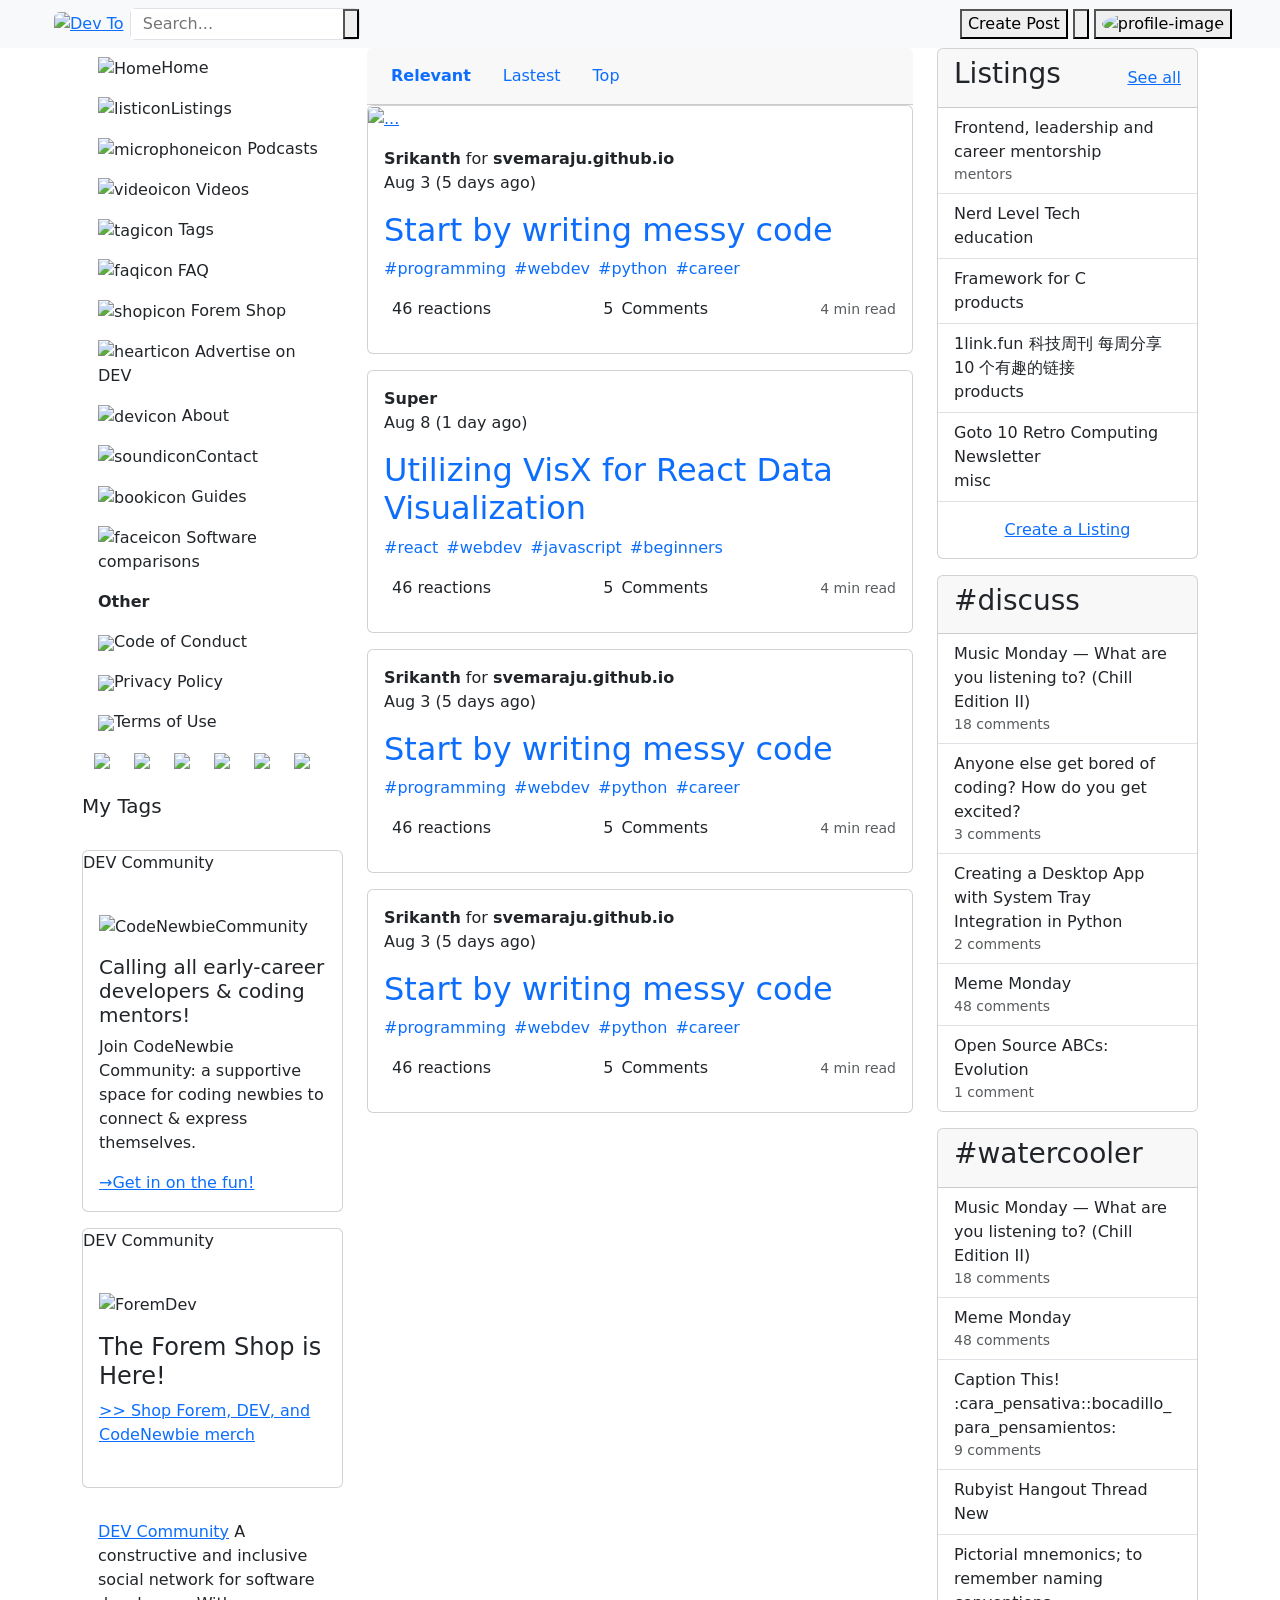
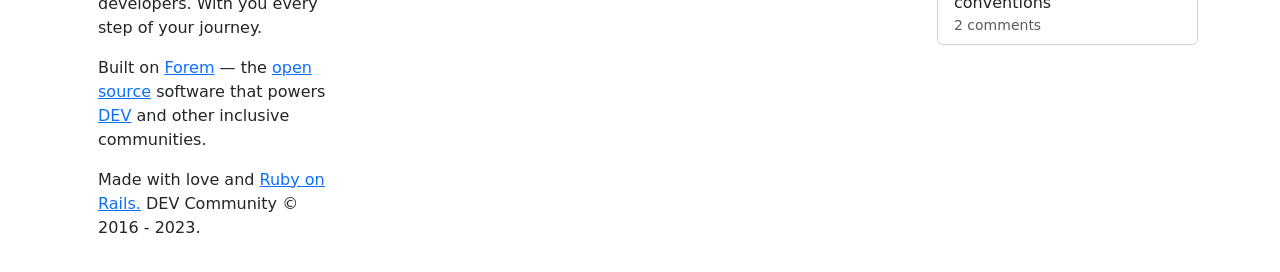
==== index.html @ c373dc7e "Add files via upload" ====
<!DOCTYPE html>
<html lang="en">

<head>
  <meta charset="UTF-8">
  <meta name="viewport" content="width=device-width, initial-scale=1.0">
  <title>DEV Community</title>
  <link rel="shortcut icon" href="./Images/icon_dev.png">
  <link rel="stylesheet" href="./Styles/styles.css">
  <link rel="stylesheet" href="./Styles/asidemenu.css">
  <link rel="stylesheet" href="./Styles/listings.css">
  <link rel="stylesheet" href="./sidebar.css">
  <link rel="stylesheet" href="./Styles/main-cards.css">
  <link rel="stylesheet" href="./Styles/socialmedia.css"> 
  <link rel="stylesheet" href="./Styles/nav-style.css">

  <!-- Fonts -->
  <link rel="preconnect" href="https://fonts.googleapis.com">
  <link rel="preconnect" href="https://fonts.gstatic.com" crossorigin>
  <link
    href="https://fonts.googleapis.com/css2?family=Montserrat:wght@500;600;700&family=Roboto+Mono:wght@600&family=Roboto:wght@400;500;700&display=swap"
    rel="stylesheet">
  <!-- Bootstrap -->
  <link href="https://cdn.jsdelivr.net/npm/bootstrap@5.3.1/dist/css/bootstrap.min.css" rel="stylesheet"
    integrity="sha384-4bw+/aepP/YC94hEpVNVgiZdgIC5+VKNBQNGCHeKRQN+PtmoHDEXuppvnDJzQIu9" crossorigin="anonymous">
  <link rel="stylesheet" href="Styles/styles.css">
</head>

<body>
  <header>
    <nav class="navbar fixed-top container-fluid bg-body-tertiary d-flex flex-column">
      <!-- ------------LEFT NAV PART ------------ -->
      <div class="container-fluid d-flex px-5">
  
        <section class="left-navbar__section d-flex justify-content-start">
          <img class="btn burguer__aside__off d-md-none" type="button" data-bs-toggle="offcanvas"
        data-bs-target="#offcanvasScrolling" aria-controls="offcanvasScrolling" src="./Images/svg0.svg" alt="Menú">

          <button class="home-logo__button border-0 bg-transparent">
            <a href="index.html"><img
              class="rounded"
              src="./Images/icon_dev.png"
              alt="Dev To"
              height="38px"
              width="45px"
            /></a>
          </button>

          <div
            class="navbar-search__container bg-white border border-secondary-emphasis rounded d-none d-sm-none d-md-inline d-lg-inline d-xl-inline d-xxl-inline"
          >
            <form class="d-flex" role="search">
              <input
                type="text"
                class="search-form-control me-2 border-0"
                placeholder="  Search..."
                aria-label="Search"
                aria-label="btnGroup"
              />
              <button
                class="search-icon__button action-nav-icon__button"
                type="submit"
              >
                <svg
                  xmlns="http://www.w3.org/2000/svg"
                  viewBox="0 0 24 24"
                  role="img"
                  aria-labelledby="a5ckntzcr0le9czo6j8bpf7av1sfpy5c"
                  class="search-icon"
                >
                  <title id="a5ckntzcr0le9czo6j8bpf7av1sfpy5c">Search</title>
                  <path
                    d="M18.031 16.617l4.283 4.282-1.415 1.415-4.282-4.283A8.96 8.96 0 0111 20c-4.968 0-9-4.032-9-9s4.032-9 9-9 9 4.032 9 9a8.96 8.96 0 01-1.969 5.617zm-2.006-.742A6.977 6.977 0 0018 11c0-3.868-3.133-7-7-7-3.868 0-7 3.132-7 7 0 3.867 3.132 7 7 7a6.977 6.977 0 004.875-1.975l.15-.15z"
                  ></path>
                </svg>
              </button>
            </form>
          </div>
        </section>

        <!-- ------------RIGHT NAV PART ------------ -->

        <section
          class="right-navbar__section flex-d flex-column justify-content-start"
        >
          <button
            class="search-icon-right__button action-nav-icon__button border-0 d-sm-inline d-md-none d-lg-none d-xl-none d-xxl-none"
            type="submit"
          >
            <svg
              xmlns="http://www.w3.org/2000/svg"
              viewBox="0 0 24 24"
              role="img"
              aria-labelledby="a5ckntzcr0le9czo6j8bpf7av1sfpy5c"
              class="search-icon"
            >
              <!--action-notification__icon-->
              <title id="a5ckntzcr0le9czo6j8bpf7av1sfpy5c">Search</title>
              <path
                d="M18.031 16.617l4.283 4.282-1.415 1.415-4.282-4.283A8.96 8.96 0 0111 20c-4.968 0-9-4.032-9-9s4.032-9 9-9 9 4.032 9 9a8.96 8.96 0 01-1.969 5.617zm-2.006-.742A6.977 6.977 0 0018 11c0-3.868-3.133-7-7-7-3.868 0-7 3.132-7 7 0 3.867 3.132 7 7 7a6.977 6.977 0 004.875-1.975l.15-.15z"
              ></path>
            </svg>
          </button>
          <button
            type="button"
            class="create-post__button action-create-post__button btn-outline-primary d-none d-sm-none d-md-inline d-lg-inline d-xl-inline d-xxl-inline"
          >
            Create Post
          </button>
          <button
            class="notification-icon__button action-nav-icon__button"
            type="submit"
          >
            <svg
              xmlns="http://www.w3.org/2000/svg"
              viewBox="0 0 24 24"
              role="img"
              aria-labelledby="ailt444i8ov0hrk8hwcfn8t1zbztk86r"
              class="notification-icon"
            >
              <title id="ailt444i8ov0hrk8hwcfn8t1zbztk86r">
                Notifications
              </title>
              <path
                d="M20 17h2v2H2v-2h2v-7a8 8 0 1116 0v7zm-2 0v-7a6 6 0 10-12 0v7h12zm-9 4h6v2H9v-2z"
              ></path>
            </svg>
          </button>
          <button class="profile-image__button" type="submit">
            <img
              src="./Images/profile-image.jpg"
              alt="profile-image"
              class="profile-picture__image action-profile-picture__image rounded-circle"
              width="35px"
              height="35px"
            />
          </button>
        </section>
      </div>
    </nav>
  </header>

  <div class="container">
    <div class="row">
      <aside class="principal__container d-none col-3 d-md-block mt-5">
        <div class="reaction-principal__container d-md-block d-none">
          <ul class="reaction-section justify-content-start flex-grow-1 p-0">
            <div class="list-group">
              <a href="index.html" class="item-grey list-group-item list-group-item-action border-0"><img class="icons__list__burgueroff"
                  src="./Images/icons/casa.svg" alt="Home">Home</a>
              <a href="#" class="item-grey list-group-item list-group-item-action border-0"><img class="icons__list__burgueroff"
                  src="./Images/icons/documento.svg" alt="listicon">Listings</a>
              <a href="#" class="item-grey list-group-item list-group-item-action border-0"><img class="icons__list__burgueroff"
                  src="./Images/icons/micro╠üfono.svg" alt="microphoneicon"> Podcasts</a>
              <a href="#" class="item-grey list-group-item list-group-item-action border-0"><img class="icons__list__burgueroff"
                  src="./Images/icons/video.svg" alt="videoicon"> Videos</a>
              <a href="#" class="item-grey list-group-item list-group-item-action border-0"><img class="icons__list__burgueroff"
                  src="./Images/icons/etiqueta.svg" alt="tagicon"> Tags</a>
              <a href="#" class="item-grey list-group-item list-group-item-action border-0"><img class="icons__list__burgueroff"
                  src="./Images/icons/foco.svg" alt="faqicon"> FAQ</a>
              <a href="#" class="item-grey list-group-item list-group-item-action border-0"><img class="icons__list__burgueroff"
                  src="./Images/icons/compras.svg" alt="shopicon"> Forem Shop</a>
              <a href="#" class="item-grey list-group-item list-group-item-action border-0"><img class="icons__list__burgueroff"
                  src="./Images/icons/corazon.svg" alt="hearticon"> Advertise on DEV</a>
              <a href="#" class="item-grey list-group-item list-group-item-action border-0"><img class="icons__list__burgueroff"
                  src="./Images/icons/dev.svg" alt="devicon"> About</a>
              <a href="#" class="item-grey list-group-item list-group-item-action border-0"><img class="icons__list__burgueroff"
                  src="./Images/icons/trompetilla.svg" alt="soundicon">Contact</a>
              <a href="#" class="item-grey list-group-item list-group-item-action border-0"><img class="icons__list__burgueroff"
                  src="./Images/icons/libro.svg" alt="bookicon"> Guides</a>
              <a href="#" class="item-grey list-group-item list-group-item-action border-0"><img class="icons__list__burgueroff"
                  src="./Images/icons/pensando.svg" alt="faceicon"> Software comparisons</a>
            </div>
            <div class="list-group">
              <strong class="item-grey list-group-item text-dark border-0">Other</strong>
              <a href="#" class="item-grey list-group-item list-group-item-action border-0"><img class="icons__list__burgueroff"
                  src="./Images/icons/pulgar.svg">Code of Conduct</a>
              <a href="#" class="item-grey list-group-item list-group-item-action border-0"><img class="icons__list__burgueroff"
                  src="./Images/icons/cara-lentes.svg">Privacy Policy</a>
              <a href="#" class="item-grey list-group-item list-group-item-action border-0"><img class="icons__list__burgueroff"
                  src="./Images/icons/ojos.svg">Terms of Use</a>
            </div>
            <!-- ------------Inicia sección de Social Media ------------------- -->
            <div class="social-media__container list-group list-group-horizontal">
              <a class="media__link btn btn-outline-primary border-0" href="https://twitter.com/thepracticaldev" target="_blank" role="button"><img
                  src="./Images/icons/twitter black.svg" class="media__color" style="width: 100%;"></a>
              <a class="media__link btn btn-outline-primary border-0" href="https://www.facebook.com/thepracticaldev" target="_blank" role="button"><img src="./Images/icons/facebook.svg" style="width: 100%;"></a>
              <a class="media__link btn btn-outline-primary border-0" href="https://github.com/forem" role="button"><img
                  src="./Images/icons/git.svg" style="width: 100%;"></a>
              <a class="media__link btn btn-outline-primary border-0" href="https://www.instagram.com/thepracticaldev/" target="_blank" role="button"><img src="./Images/icons/insta.svg" style="width: 100%;"></a>
              <a class="media__link btn btn-outline-primary border-0" href="https://www.twitch.tv/thepracticaldev" target="_blank" role="button"><img src="./Images/icons/svg25.svg" style="width: 100%;"></a>
              <a class="media__link btn btn-outline-primary border-0" href="https://fosstodon.org/@thepracticaldev" target="_blank" role="button"><img src="./Images/icons/m.svg" style="width: 100%;"></a>
            </div>
          </ul>
          <div class="item-grey card border-0 my-tags">
            <div class="card__title-devcommunity item-grey">
              <h5 class="card__title-tag ">My Tags</h5>
              <img src="/Images/icons/hexa╠ügono.svg" class="card__image svg__tag" alt="" style="width: 40px;">
            </div>
          </div>
      
        </div>
        <div class="card">
          <div class="card__title-devcommunity">
            <p>DEV Community</p>
            <img src="/Images/sidebar/dots.svg" class="card__image" alt="">
          </div>
          <img src="/Images/sidebar/CodeNewbieCommunity.png" class="ps-3 pe-3 card__image" alt="CodeNewbieCommunity">
          <div class="card-body">
            <h5 class="card-title">Calling all early-career developers & coding mentors!</h5>
            <p class="card-text">Join CodeNewbie Community: a supportive space for coding newbies to connect & express themselves.</p>
            <a class="card__anchor-text">→Get in on the fun!</a>
          </div>
        </div>
        <div class="card mt-3">
          <div class="card__title-devcommunity">
            <p>DEV Community</p>
            <img src="/Images/sidebar/dots.svg" class="card__image" alt="">
          </div>
          <img src="/Images/sidebar/ForemDev.png" class="ps-3 pe-3 card__image" alt="ForemDev">
          <div class="card-body mb-4">
            <h4 class="card-title">The Forem Shop is Here!</h4>
            <a class="card__anchor-text">>> Shop Forem, DEV, and CodeNewbie merch</a>
          </div>
        </div>
  
        <div class="card border-0 mt-3">
          <div class="card-body">
            <p class="card-text"><a class="card__anchor-text anchor-decoration">DEV Community</a> A constructive and inclusive social network for software developers. With you every step of your journey.</p>
            <p class="card-text">Built on <a class="anchor-decoration" href="">Forem</a> — the <a class="anchor-decoration" href="">open source</a> software that powers <a class="anchor-decoration" href="">DEV</a> and other inclusive communities.</p>
            <p class="class">Made with love and <a class="anchor-decoration" href="">Ruby on Rails.</a> DEV Community © 2016 - 2023.</p>
          </div>
        </div>
      </aside>


      <div class="offcanvas offcanvas-start" data-bs-scroll="true" data-bs-backdrop="false" tabindex="-1"
          id="offcanvasScrolling" aria-labelledby="offcanvasScrollingLabel">
          <div class="offcanvas-header">
            <h3 class="offcanvas-title title__burguer" id="offcanvasScrollingLabel">DEV Community</h3>
            <button type="button" class="btn-close" data-bs-dismiss="offcanvas" aria-label="Close"></button>
          </div>
          <div class="offcanvas-body">
            <ul class="justify-content-start flex-grow-1 p-0">
              <div class="list-group">
                <a href="#" class="list-group-item list-group-item-action border-0"><img class="icons__list__burgueroff"
                    src="./Images/icons/casa.svg" alt="Home">Home</a>
                <a href="#" class="list-group-item list-group-item-action border-0"><img class="icons__list__burgueroff"
                    src="./Images/icons/documento.svg" alt="listicon">Listings</a>
                <a href="#" class="list-group-item list-group-item-action border-0"><img class="icons__list__burgueroff"
                    src="./Images/icons/micro╠üfono.svg" alt="microphoneicon"> Podcasts</a>
                <a href="#" class="list-group-item list-group-item-action border-0"><img class="icons__list__burgueroff"
                    src="./Images/icons/video.svg" alt="videoicon"> Videos</a>
                <a href="#" class="list-group-item list-group-item-action border-0"><img class="icons__list__burgueroff"
                    src="./Images/icons/etiqueta.svg" alt="tagicon"> Tags</a>
                <a href="#" class="list-group-item list-group-item-action border-0"><img class="icons__list__burgueroff"
                    src="./Images/icons/foco.svg" alt="faqicon"> FAQ</a>
                <a href="#" class="list-group-item list-group-item-action border-0"><img class="icons__list__burgueroff"
                    src="./Images/icons/compras.svg" alt="shopicon"> Forem Shop</a>
                <a href="#" class="list-group-item list-group-item-action border-0"><img class="icons__list__burgueroff"
                    src="./Images/icons/corazon.svg" alt="hearticon"> Advertise on DEV</a>
                <a href="#" class="list-group-item list-group-item-action border-0"><img class="icons__list__burgueroff"
                    src="./Images/icons/dev.svg" alt="devicon"> About</a>
                <a href="#" class="list-group-item list-group-item-action border-0"><img class="icons__list__burgueroff"
                    src="./Images/icons/trompetilla.svg" alt="soundicon">Contact</a>
                <a href="#" class="list-group-item list-group-item-action border-0"><img class="icons__list__burgueroff"
                    src="./Images/icons/libro.svg" alt="bookicon"> Guides</a>
                <a href="#" class="list-group-item list-group-item-action border-0"><img class="icons__list__burgueroff"
                    src="./Images/icons/pensando.svg" alt="faceicon"> Software comparisons</a>
              </div>
              <div class="list-group">
                <strong class="list-group-item text-dark border-0">Other</strong>
                <a href="#" class="list-group-item list-group-item-action border-0"><img class="icons__list__burgueroff"
                    src="./Images/icons/pulgar.svg">Code of Conduct</a>
                <a href="#" class="list-group-item list-group-item-action border-0"><img class="icons__list__burgueroff"
                    src="./Images/icons/cara-lentes.svg">Privacy Policy</a>
                <a href="#" class="list-group-item list-group-item-action border-0"><img class="icons__list__burgueroff"
                    src="./Images/icons/ojos.svg">Terms of Use</a>
              </div>

              <!-- ------------Inicia sección de Social Media ------------------- -->
              <div class="list-group list-group-horizontal">
                <a class="btn btn-outline-primary border-0" href="https://twitter.com/thepracticaldev"
                  role="button"><img src="./Images/icons/twitter black.svg" style="width: 100%;"></a>
                <a class="btn btn-outline-primary border-0" href="https://www.facebook.com/thepracticaldev"
                  role="button"><img src="./Images/icons/facebook.svg" style="width: 100%;"></a>
                <a class="btn btn-outline-primary border-0" href="https://github.com/forem" role="button"><img
                    src="./Images/icons/git.svg" style="width: 100%;"></a>
                <a class="btn btn-outline-primary border-0" href="https://www.instagram.com/thepracticaldev/"
                  role="button"><img src="./Images/icons/insta.svg" style="width: 100%;"></a>
                <a class="btn btn-outline-primary border-0" href="https://www.twitch.tv/thepracticaldev"
                  role="button"><img src="./Images/icons/svg25.svg" style="width: 100%;"></a>
                <a class="btn btn-outline-primary border-0" href="https://fosstodon.org/@thepracticaldev"
                  role="button"><img src="./Images/icons/m.svg" style="width: 100%;"></a>
              </div>
            </ul>
            <!-- -------------Finaliza sección de Social Media ------------------ -->
          </div>
        </div>

      <main class="card__container col-12 col-md-9 col-lg-6 mt-5">
        <div class="card text-center border-0 item-grey">
          <div class="card-border card-header item-grey">
            <ul class="nav nav-pills card-header-pills">
              <li class="nav-item rounded-2">
                <a class="item-new nav-link" href="#"><strong>Relevant</strong></a>
              </li>
              <li class="nav-item">
                <a class="item-new nav-link" href="#">Lastest</a>
              </li>
              <li class="nav-item">
                <a class="item-new nav-link" href="#">Top</a>
              </li>
            </ul>
          </div>

        </div>
        <div class="card-body">
          <div class="card mb-3" id="resumen">
            <a href="./Post/indexPs.html" id="enlace">
              <img
                src="https://res.cloudinary.com/practicaldev/image/fetch/s--xrBVL0I0--/c_imagga_scale,f_auto,fl_progressive,h_420,q_auto,w_1000/https://dev-to-uploads.s3.amazonaws.com/uploads/articles/he9jeudt1gebya1cahz3.jpg"
                class="card-img-top" alt="...">
            </a>
            <div class="card-body">
              <div class="card__top d-flex">
                <div class="card__top-meta">
                  <div class="card__top-autor-pic">
                    <a href="" class="card__top-autor-avatar">
                      <img
                        src="https://res.cloudinary.com/practicaldev/image/fetch/s--JayWOFF7--/c_fill,f_auto,fl_progressive,h_50,q_auto,w_50/https://dev-to-uploads.s3.amazonaws.com/uploads/user/profile_image/23695/129887f7-57e5-49b8-84ac-482361194daf.JPG"
                        alt="" class="card__top-avatar-image rounded-circle">
                    </a>
                  </div>
                </div>

                <div class="card__top-info">
                  <ul class="card__top-list list-unstyled">
                    <li class="card__top-name"><strong>Srikanth</strong> for <strong>svemaraju.github.io</strong></li>
                    <li class="card__top-date">Aug 3 (5 days ago)</li>
                  </ul>

                </div>
              </div>
              <a href="./Post/indexPs.html" class="card-title-link text-decoration-none">
                <h2 class="card-title">Start by writing messy code</h2>
              </a>


              <ul class="card__tags d-flex flex-wrap list-unstyled">
                <li class="card__tag me-2"><a href="#" class="text-decoration-none card__tag-color">#programming</a>
                </li>
                <li class="card__tag me-2"><a href="#" class="text-decoration-none card__tag-color">#webdev</a></li>
                <li class="card__tag me-2"><a href="#" class="text-decoration-none card__tag-color">#python</a></li>
                <li class="card__tag me-2"><a href="#" class="text-decoration-none card__tag-color">#career</a></li>
              </ul>

              <div class="interaction__container d-flex justify-content-between">

                <ul class="card__reactions d-flex flex-wrap list-unstyled">
                  <li class="card__reaction"><img
                      src="https://dev.to/assets/sparkle-heart-5f9bee3767e18deb1bb725290cb151c25234768a0e9a2bd39370c382d02920cf.svg"
                      alt="" class="card__reaction-icon"></li>
                  <li class="card__reaction"><img
                      src="https://dev.to/assets/multi-unicorn-b44d6f8c23cdd00964192bedc38af3e82463978aa611b4365bd33a0f1f4f3e97.svg"
                      alt=""></li>
                  <li class="card__reaction"><img
                      src="https://dev.to/assets/exploding-head-daceb38d627e6ae9b730f36a1e390fca556a4289d5a41abb2c35068ad3e2c4b5.svg"
                      alt=""></li>
                  <li class="card__reaction"><img
                      src="https://dev.to/assets/raised-hands-74b2099fd66a39f2d7eed9305ee0f4553df0eb7b4f11b01b6b1b499973048fe5.svg"
                      alt=""></li>
                  <li class="card__reaction"><img
                      src="https://dev.to/assets/fire-f60e7a582391810302117f987b22a8ef04a2fe0df7e3258a5f49332df1cec71e.svg"
                      alt=""></li>
                  <li class="card__reaction-text d-none d-md-block mx-2">46 reactions</li>
                </ul>

                <ul class="card__coments d-flex flex-wrap list-unstyled">
                  <li class="card__coment-icon"><img src="./Images/coments.svg" alt=""></li>
                  <li class="card__coment-number">5</li>
                  <li class="card__coment-text d-none d-md-block mx-2">Comments</li>
                </ul>

                <ul class="card__read-save d-flex flex-wrap list-unstyled">
                  <li class="card__read"><small class="text-body-secondary">4 min read</small></li>
                  <li class="card__save"><img src="./Images/save-post.svg" alt=""></li>
                </ul>
              </div>

            </div>
          </div>
        </div>

        <div class="card-body">
          <div class="card mb-3" id="resumen">
            <div class="card-body">
              <div class="card__top d-flex">
                <div class="card__top-meta">
                  <div class="card__top-autor-pic">
                    <a href="" class="card__top-autor-avatar">
                      <img
                        src="https://res.cloudinary.com/practicaldev/image/fetch/s--POeAtDbF--/c_fill,f_auto,fl_progressive,h_90,q_auto,w_90/https://dev-to-uploads.s3.amazonaws.com/uploads/user/profile_image/1132933/80dc694e-3e7c-4e26-a083-a065ae27c0d4.png"
                        alt="" class="card__top-avatar-image rounded-circle">
                    </a>
                  </div>
                </div>

                <div class="card__top-info">
                  <ul class="card__top-list list-unstyled">
                    <li class="card__top-name"><strong>Super</strong></li>
                    <li class="card__top-date">Aug 8 (1 day ago)</li>
                  </ul>

                </div>
              </div>
              <a href="#" class="card-title-link text-decoration-none">
                <h2 class="card-title">Utilizing VisX for React Data Visualization</h2>
              </a>


              <ul class="card__tags d-flex flex-wrap list-unstyled">
                <li class="card__tag me-2"><a href="#" class="text-decoration-none card__tag-color">#react</a></li>
                <li class="card__tag me-2"><a href="#" class="text-decoration-none card__tag-color">#webdev</a></li>
                <li class="card__tag me-2"><a href="#" class="text-decoration-none card__tag-color">#javascript</a></li>
                <li class="card__tag me-2"><a href="#" class="text-decoration-none card__tag-color">#beginners</a></li>
              </ul>

              <div class="interaction__container d-flex justify-content-between">

                <ul class="card__reactions d-flex flex-wrap list-unstyled">
                  <li class="card__reaction"><img
                      src="https://dev.to/assets/sparkle-heart-5f9bee3767e18deb1bb725290cb151c25234768a0e9a2bd39370c382d02920cf.svg"
                      alt="" class="card__reaction-icon"></li>
                  <li class="card__reaction"><img
                      src="https://dev.to/assets/multi-unicorn-b44d6f8c23cdd00964192bedc38af3e82463978aa611b4365bd33a0f1f4f3e97.svg"
                      alt=""></li>
                  <li class="card__reaction"><img
                      src="https://dev.to/assets/exploding-head-daceb38d627e6ae9b730f36a1e390fca556a4289d5a41abb2c35068ad3e2c4b5.svg"
                      alt=""></li>
                  <li class="card__reaction"><img
                      src="https://dev.to/assets/raised-hands-74b2099fd66a39f2d7eed9305ee0f4553df0eb7b4f11b01b6b1b499973048fe5.svg"
                      alt=""></li>
                  <li class="card__reaction"><img
                      src="https://dev.to/assets/fire-f60e7a582391810302117f987b22a8ef04a2fe0df7e3258a5f49332df1cec71e.svg"
                      alt=""></li>
                  <li class="card__reaction-text d-none d-md-block mx-2">46 reactions</li>
                </ul>

                <ul class="card__coments d-flex flex-wrap list-unstyled">
                  <li class="card__coment-icon"><img src="./Images/coments.svg" alt=""></li>
                  <li class="card__coment-number">5</li>
                  <li class="card__coment-text d-none d-md-block mx-2">Comments</li>
                </ul>

                <ul class="card__read-save d-flex flex-wrap list-unstyled">
                  <li class="card__read"><small class="text-body-secondary">4 min read</small></li>
                  <li class="card__save"><img src="./Images/save-post.svg" alt=""></li>
                </ul>
              </div>

            </div>
          </div>
        </div>

        <div class="card-body">
          <div class="card mb-3" id="resumen">
            <div class="card-body">
              <div class="card__top d-flex">
                <div class="card__top-meta">
                  <div class="card__top-autor-pic">
                    <a href="" class="card__top-autor-avatar">
                      <img
                        src="https://res.cloudinary.com/practicaldev/image/fetch/s--JayWOFF7--/c_fill,f_auto,fl_progressive,h_50,q_auto,w_50/https://dev-to-uploads.s3.amazonaws.com/uploads/user/profile_image/23695/129887f7-57e5-49b8-84ac-482361194daf.JPG"
                        alt="" class="card__top-avatar-image rounded-circle">
                    </a>
                  </div>
                </div>

                <div class="card__top-info">
                  <ul class="card__top-list list-unstyled">
                    <li class="card__top-name"><strong>Srikanth</strong> for <strong>svemaraju.github.io</strong></li>
                    <li class="card__top-date">Aug 3 (5 days ago)</li>
                  </ul>

                </div>
              </div>
              <a href="#" class="card-title-link text-decoration-none">
                <h2 class="card-title">Start by writing messy code</h2>
              </a>


              <ul class="card__tags d-flex flex-wrap list-unstyled">
                <li class="card__tag me-2"><a href="#" class="text-decoration-none card__tag-color">#programming</a>
                </li>
                <li class="card__tag me-2"><a href="#" class="text-decoration-none card__tag-color">#webdev</a></li>
                <li class="card__tag me-2"><a href="#" class="text-decoration-none card__tag-color">#python</a></li>
                <li class="card__tag me-2"><a href="#" class="text-decoration-none card__tag-color">#career</a></li>
              </ul>

              <div class="interaction__container d-flex justify-content-between">

                <ul class="card__reactions d-flex flex-wrap list-unstyled">
                  <li class="card__reaction"><img
                      src="https://dev.to/assets/sparkle-heart-5f9bee3767e18deb1bb725290cb151c25234768a0e9a2bd39370c382d02920cf.svg"
                      alt="" class="card__reaction-icon"></li>
                  <li class="card__reaction"><img
                      src="https://dev.to/assets/multi-unicorn-b44d6f8c23cdd00964192bedc38af3e82463978aa611b4365bd33a0f1f4f3e97.svg"
                      alt=""></li>
                  <li class="card__reaction"><img
                      src="https://dev.to/assets/exploding-head-daceb38d627e6ae9b730f36a1e390fca556a4289d5a41abb2c35068ad3e2c4b5.svg"
                      alt=""></li>
                  <li class="card__reaction"><img
                      src="https://dev.to/assets/raised-hands-74b2099fd66a39f2d7eed9305ee0f4553df0eb7b4f11b01b6b1b499973048fe5.svg"
                      alt=""></li>
                  <li class="card__reaction"><img
                      src="https://dev.to/assets/fire-f60e7a582391810302117f987b22a8ef04a2fe0df7e3258a5f49332df1cec71e.svg"
                      alt=""></li>
                  <li class="card__reaction-text d-none d-md-block mx-2">46 reactions</li>
                </ul>

                <ul class="card__coments d-flex flex-wrap list-unstyled">
                  <li class="card__coment-icon"><img src="./Images/coments.svg" alt=""></li>
                  <li class="card__coment-number">5</li>
                  <li class="card__coment-text d-none d-md-block mx-2">Comments</li>
                </ul>

                <ul class="card__read-save d-flex flex-wrap list-unstyled">
                  <li class="card__read"><small class="text-body-secondary">4 min read</small></li>
                  <li class="card__save"><img src="./Images/save-post.svg" alt=""></li>
                </ul>
              </div>

            </div>
          </div>
        </div>

        <div class="card-body">
          <div class="card mb-3" id="resumen">
            <div class="card-body">
              <div class="card__top d-flex">
                <div class="card__top-meta">
                  <div class="card__top-autor-pic">
                    <a href="" class="card__top-autor-avatar">
                      <img
                        src="https://res.cloudinary.com/practicaldev/image/fetch/s--JayWOFF7--/c_fill,f_auto,fl_progressive,h_50,q_auto,w_50/https://dev-to-uploads.s3.amazonaws.com/uploads/user/profile_image/23695/129887f7-57e5-49b8-84ac-482361194daf.JPG"
                        alt="" class="card__top-avatar-image rounded-circle">
                    </a>
                  </div>
                </div>

                <div class="card__top-info">
                  <ul class="card__top-list list-unstyled">
                    <li class="card__top-name"><strong>Srikanth</strong> for <strong>svemaraju.github.io</strong></li>
                    <li class="card__top-date">Aug 3 (5 days ago)</li>
                  </ul>

                </div>
              </div>
              <a href="#" class="card-title-link text-decoration-none">
                <h2 class="card-title">Start by writing messy code</h2>
              </a>


              <ul class="card__tags d-flex flex-wrap list-unstyled">
                <li class="card__tag me-2"><a href="#" class="text-decoration-none card__tag-color">#programming</a>
                </li>
                <li class="card__tag me-2"><a href="#" class="text-decoration-none card__tag-color">#webdev</a></li>
                <li class="card__tag me-2"><a href="#" class="text-decoration-none card__tag-color">#python</a></li>
                <li class="card__tag me-2"><a href="#" class="text-decoration-none card__tag-color">#career</a></li>
              </ul>

              <div class="interaction__container d-flex justify-content-between">

                <ul class="card__reactions d-flex flex-wrap list-unstyled">
                  <li class="card__reaction"><img
                      src="https://dev.to/assets/sparkle-heart-5f9bee3767e18deb1bb725290cb151c25234768a0e9a2bd39370c382d02920cf.svg"
                      alt="" class="card__reaction-icon"></li>
                  <li class="card__reaction"><img
                      src="https://dev.to/assets/multi-unicorn-b44d6f8c23cdd00964192bedc38af3e82463978aa611b4365bd33a0f1f4f3e97.svg"
                      alt=""></li>
                  <li class="card__reaction"><img
                      src="https://dev.to/assets/exploding-head-daceb38d627e6ae9b730f36a1e390fca556a4289d5a41abb2c35068ad3e2c4b5.svg"
                      alt=""></li>
                  <li class="card__reaction"><img
                      src="https://dev.to/assets/raised-hands-74b2099fd66a39f2d7eed9305ee0f4553df0eb7b4f11b01b6b1b499973048fe5.svg"
                      alt=""></li>
                  <li class="card__reaction"><img
                      src="https://dev.to/assets/fire-f60e7a582391810302117f987b22a8ef04a2fe0df7e3258a5f49332df1cec71e.svg"
                      alt=""></li>
                  <li class="card__reaction-text d-none d-md-block mx-2">46 reactions</li>
                </ul>

                <ul class="card__coments d-flex flex-wrap list-unstyled">
                  <li class="card__coment-icon"><img src="./Images/coments.svg" alt=""></li>
                  <li class="card__coment-number">5</li>
                  <li class="card__coment-text d-none d-md-block mx-2">Comments</li>
                </ul>

                <ul class="card__read-save d-flex flex-wrap list-unstyled">
                  <li class="card__read"><small class="text-body-secondary">4 min read</small></li>
                  <li class="card__save"><img src="./Images/save-post.svg" alt=""></li>
                </ul>
              </div>

            </div>
          </div>
        </div>
      </main>
      <!-----------------aside2b-------------------->
      <aside class="d-none col-3 d-lg-block d-xl-block mt-5">
        <div class="card Listings">
          <div class="card-header d-flex justify-content-between">
                  <h3 class="d-inline-flex align-items-center">Listings</h3>
                  <a class="fw-medium fs-s d-inline-flex align-items-center" href="">See all</a>
          </div>
          <ul class="list-group list-group-flush">           
          <li class="list-group-item"><a>
                  <div>Frontend, leadership and career mentorship</div>
                  <small class="text-body-secondary d-flex flex-column">mentors</small>
              </a>
          <li class="list-group-item">   
              <a>
                  <div>Nerd Level Tech</div>
                  <div class="gray-div">education</div>
              </a></li>
          <li class="list-group-item">         
              <a>
                  <div>Framework for C</div>
                  <div class="gray-div">products</div>
              </a></li>         
              <a>
          <li class="list-group-item">
                  <div>1link.fun 科技周刊 每周分享 10 个有趣的链接</div>
                  <div class="gray-div">products</div>
              </a></li>          
              <a>
          <li class="list-group-item">
                  <div>Goto 10 Retro Computing Newsletter</div>
                  <div class="gray-div">misc</div>
              </a></li>          
          <div>
                  <a class="d-flex justify-content-center align-items-end p-3 fw-medium fs-s w-100">Create a Listing</a>
          </div>
          </ul>
      </div>  
        <div class="card d-none d-lg-block mt-3">
          <div class="card-header">
            <h3 class="aside_title">#discuss</h3>
          </div>
          <ul class="list-group list-group-flush">
            <li class="list-group-item">
              Music Monday — What are you listening to? (Chill Edition II)
              <small class="text-body-secondary d-flex flex-column"> 18 comments</small>
            </li>
            <li class="list-group-item"> Anyone else get bored of coding? How do you get excited?
              <small class="text-body-secondary  d-flex flex-column"> 3 comments</small>
            </li>
            <li class="list-group-item">Creating a Desktop App with System Tray Integration in Python
              <small class="text-body-secondary d-flex flex-column"> 2 comments</small>
            </li>
            <li class="list-group-item">Meme Monday
              <small class="text-body-secondary  d-flex flex-column"> 48 comments</small>
            </li>
            <li class="list-group-item"> Open Source ABCs: Evolution
              <small class="text-body-secondary d-flex flex-column"> 1 comment</small>
            </li>
          </ul>
        </div>
        <div class="card d-flex align-items d-none d-lg-block mt-3">
          <div class="card-header">
            <h3>#watercooler</h3>
          </div>
          <ul class="list-group list-group-flush">
            <li class="list-group-item">Music Monday — What are you listening to? (Chill Edition II)
              <small class="text-body-secondary d-flex flex-column"> 18 comments</small>
            </li>
            <li class="list-group-item"> Meme Monday
              <small class="text-body-secondary d-flex flex-column"> 48 comments</small>
            </li>
            <li class="list-group-item">Caption This! :cara_pensativa::bocadillo_para_pensamientos:
              <small class="text-body-secondary d-flex flex-column"> 9 comments</small>
            </li>
            <li class="list-group-item">Rubyist Hangout Thread
              New</li>
            <li class="list-group-item"> Pictorial mnemonics; to remember naming conventions
              <small class="text-body-secondary d-flex flex-column"> 2 comments</small>
            </li>
          </ul>
        </div>
      </aside>
    </div>
  </div>
  <!-- Bootstrap -->
  <script src="https://cdn.jsdelivr.net/npm/bootstrap@5.3.1/dist/js/bootstrap.bundle.min.js"
    integrity="sha384-HwwvtgBNo3bZJJLYd8oVXjrBZt8cqVSpeBNS5n7C8IVInixGAoxmnlMuBnhbgrkm"
    crossorigin="anonymous"></script>
</body>
</html>
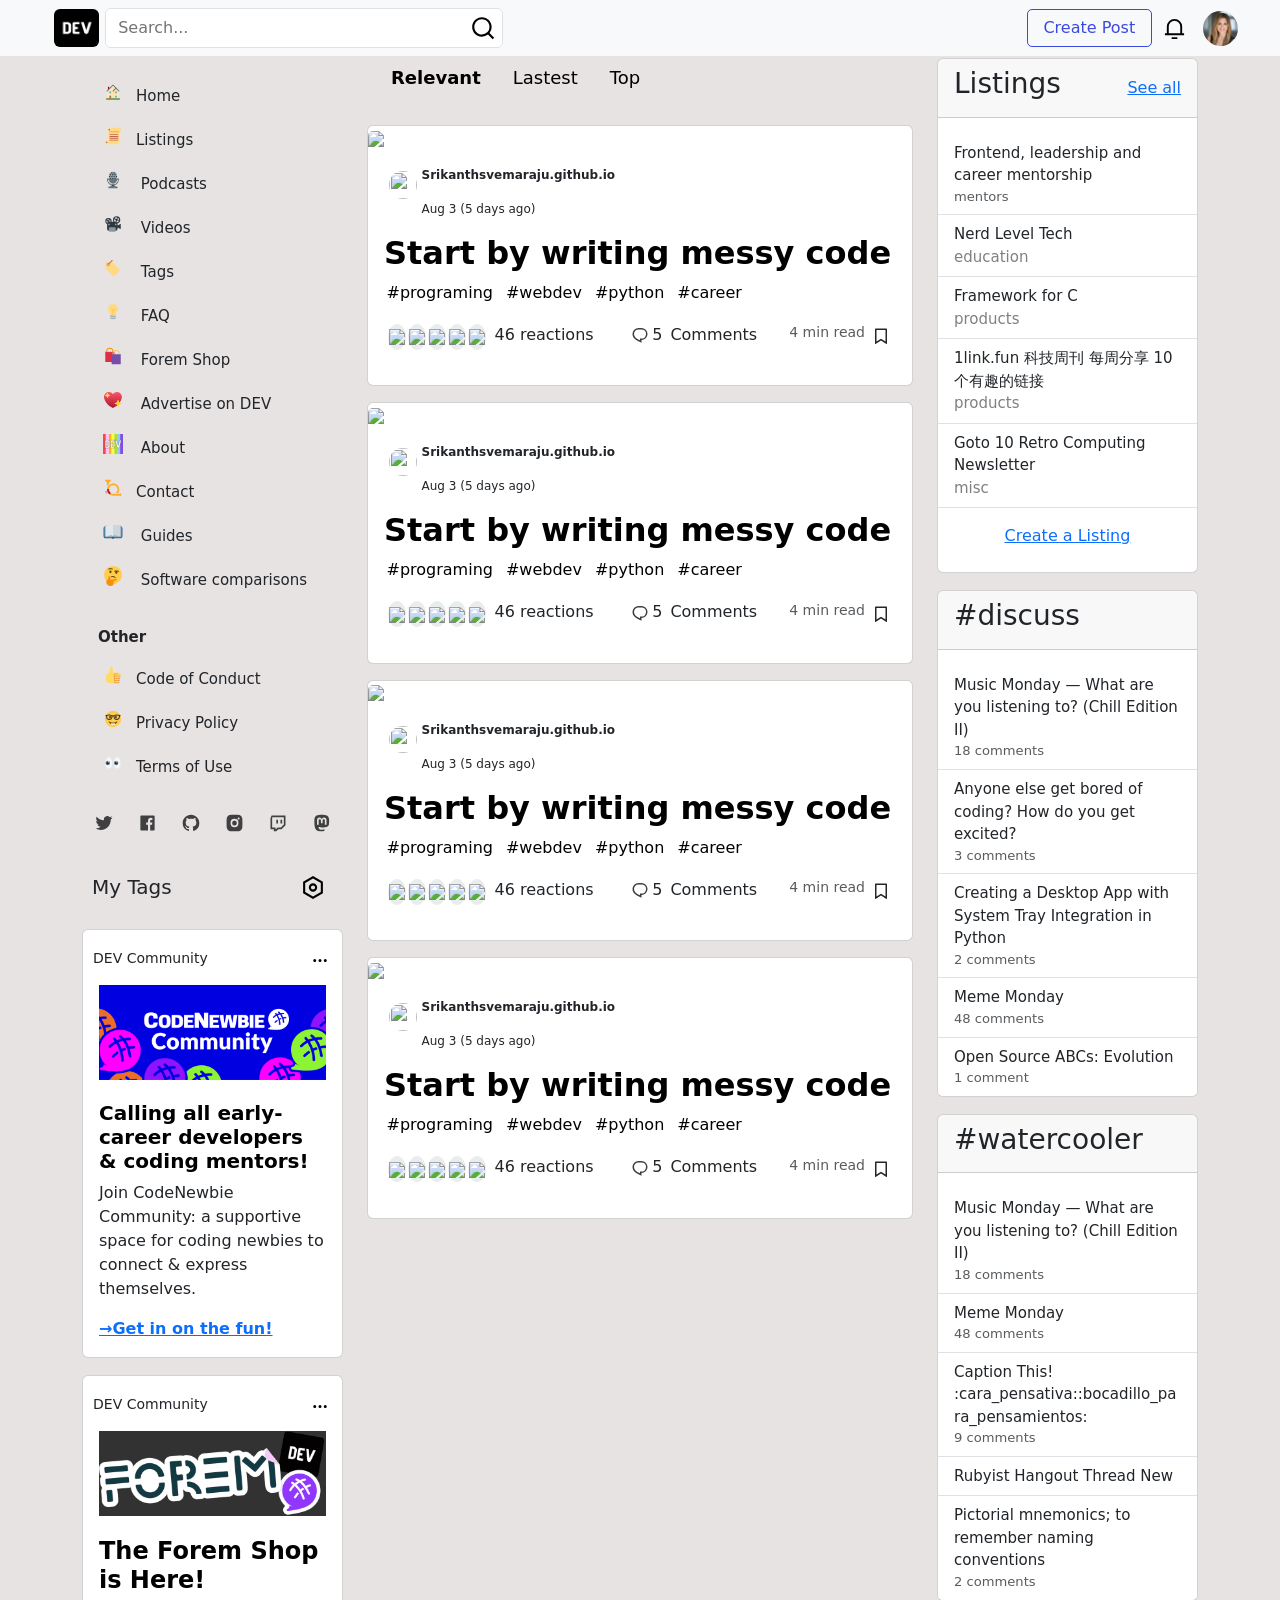
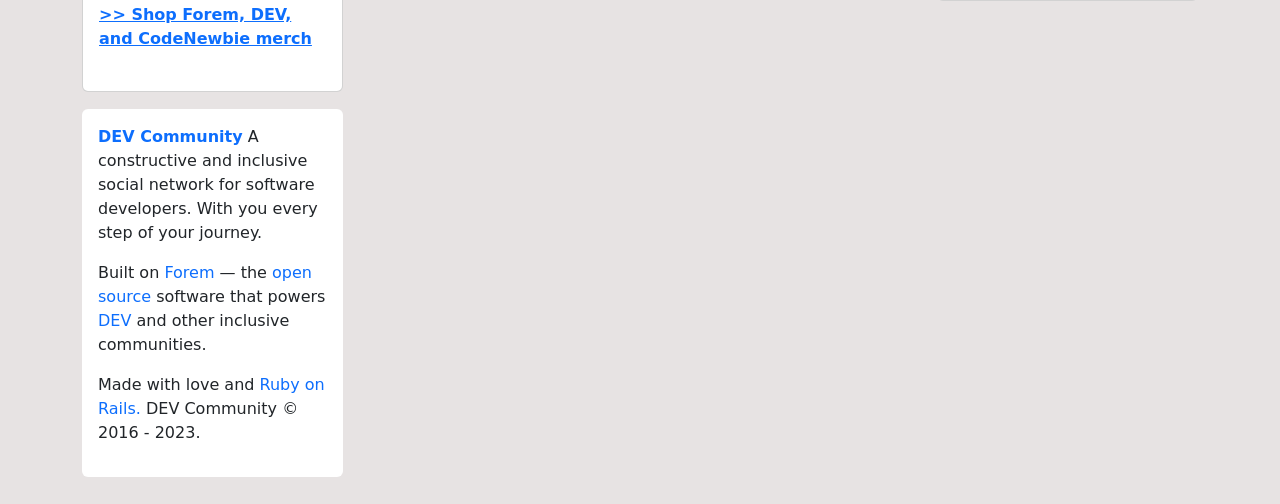
==== commit f5cb5dd0: "Add all the elements to be rendered (static)" ====
--- a/index.html
+++ b/index.html
@@ -315,7 +315,12 @@
           </div>
 
         </div>
-        <div class="card-body">
+        <!--Card Body Start-->
+        <!--Card Body Start-->
+        <!--Card Body Start-->
+        <!--Card Body Start-->
+        <div id="cards-container">
+        <!-- <div class="card-body" id="card-body--container">
           <div class="card mb-3" id="resumen">
             <a href="./Post/indexPs.html" id="enlace">
               <img
@@ -336,7 +341,7 @@
 
                 <div class="card__top-info">
                   <ul class="card__top-list list-unstyled">
-                    <li class="card__top-name"><strong>Srikanth</strong> for <strong>svemaraju.github.io</strong></li>
+                    <li class="card__top-name"><p id="card_top_p"><strong id="strong_name">Srikanth</strong> for <strong id="strong_teamName">svemaraju.github.io</strong></p></li>
                     <li class="card__top-date">Aug 3 (5 days ago)</li>
                   </ul>
 
@@ -348,7 +353,7 @@
 
 
               <ul class="card__tags d-flex flex-wrap list-unstyled">
-                <li class="card__tag me-2"><a href="#" class="text-decoration-none card__tag-color">#programming</a>
+                <li class="card__tag me-2"><a id="card_tag_link" href="#" class="text-decoration-none card__tag-color">#programming</a>
                 </li>
                 <li class="card__tag me-2"><a href="#" class="text-decoration-none card__tag-color">#webdev</a></li>
                 <li class="card__tag me-2"><a href="#" class="text-decoration-none card__tag-color">#python</a></li>
@@ -377,20 +382,21 @@
                 </ul>
 
                 <ul class="card__coments d-flex flex-wrap list-unstyled">
-                  <li class="card__coment-icon"><img src="./Images/coments.svg" alt=""></li>
+                  <li class="card__coment-icon"><img id="card_comment_icon_img" src="./Images/coments.svg" alt=""></li>
                   <li class="card__coment-number">5</li>
                   <li class="card__coment-text d-none d-md-block mx-2">Comments</li>
                 </ul>
 
                 <ul class="card__read-save d-flex flex-wrap list-unstyled">
-                  <li class="card__read"><small class="text-body-secondary">4 min read</small></li>
-                  <li class="card__save"><img src="./Images/save-post.svg" alt=""></li>
+                  <li class="card__read"><small id="small_card_read" class="text-body-secondary">4 min read</small></li>
+                  <li class="card__save"><img id="card_save_img" src="./Images/save-post.svg" alt=""></li>
                 </ul>
               </div>
 
             </div>
           </div>
         </div>
+
 
         <div class="card-body">
           <div class="card mb-3" id="resumen">
@@ -462,6 +468,7 @@
             </div>
           </div>
         </div>
+      
 
         <div class="card-body">
           <div class="card mb-3" id="resumen">
@@ -605,7 +612,8 @@
 
             </div>
           </div>
-        </div>
+        </div> -->
+      </div>
       </main>
       <!-----------------aside2b-------------------->
       <aside class="d-none col-3 d-lg-block d-xl-block mt-5">
@@ -695,5 +703,6 @@
   <script src="https://cdn.jsdelivr.net/npm/bootstrap@5.3.1/dist/js/bootstrap.bundle.min.js"
     integrity="sha384-HwwvtgBNo3bZJJLYd8oVXjrBZt8cqVSpeBNS5n7C8IVInixGAoxmnlMuBnhbgrkm"
     crossorigin="anonymous"></script>
+    <script src="./script.js"></script>
 </body>
 </html>
--- a/Styles/styles.css
+++ b/Styles/styles.css
@@ -0,0 +1,627 @@
+.card__top-avatar-image {
+  width: 27.5px;
+  height: 27.5px;
+  margin: 5px;
+}
+
+.card__top-list {
+  font-size: 12px;
+}
+
+.item-new {
+  color: #000;
+  font-size: 18px;
+}
+
+.item-new:hover {
+  border-radius: 5px;
+  background-color: #fff;
+}
+
+.card-title {
+  color: #000;
+  text-decoration: none;
+}
+
+.card-title:hover {
+  color: blue;
+}
+
+.card__tag-color {
+  padding: 2.5px;
+  color: #000;
+}
+
+.card__tag-color:hover {
+  border-radius: 6px;
+  background-color: #F4F6F6;
+}
+
+.card__reaction {
+  border: solid 1px #fff;
+  background-color: #EAEDED;
+  border-radius: 50%;
+  padding: 1px;
+}
+
+.card__reactions {
+  padding: 2.5px;
+}
+
+.card__reactions:hover {
+  border-radius: 5px;
+  background-color: #F4F6F6;
+  cursor: pointer;
+}
+
+.card__coments {
+  padding: 2.5px;
+}
+
+.card__coments:hover {
+  border-radius: 5px;
+  background-color: #F4F6F6;
+  cursor: pointer;
+}
+
+.card__save {
+  align-items: center;
+  padding: 3.5px;
+}
+
+.card__save:hover {
+  border-radius: 5px;
+  background-color: #F4F6F6;
+  cursor: pointer;
+}
+
+.card-border {
+  border-color: transparent;
+}
+
+.burguer__aside__off {
+  width: 40px;
+  height: 40px;
+}
+
+.icon__home__dev {
+  width: 50px;
+  height: 40px;
+}
+
+.title__burguer {
+  font-weight: bold;
+}
+
+.icons__list__burgueroff {
+  width: 30px;
+}
+
+.list-group {
+  margin-top: 1rem;
+  border: none;
+}
+.list-group .list-group-item {
+  font-size: 15px;
+}
+.list-group .list-group-item:hover {
+  text-decoration: underline;
+  color: blue;
+  background-color: rgba(196, 196, 246, 0.609);
+}
+.list-group .icons__list__burgueroff {
+  height: 20px;
+  margin-bottom: 0.5rem;
+  margin-right: 0.5rem;
+}
+
+.Listings, .Listings::before, .Listings::after {
+  box-sizing: border-box;
+  padding-bottom: 8px;
+}
+
+a {
+  cursor: pointer;
+  padding: 16px;
+}
+
+div {
+  display: block;
+}
+
+header {
+  display: flex;
+  justify-content: space-around;
+  align-items: center;
+}
+
+.gray-div {
+  color: gray;
+}
+
+.Listings, .Listings::before, .Listings::after {
+  box-sizing: border-box;
+  padding-bottom: 8px;
+}
+
+a {
+  cursor: pointer;
+  padding: 0;
+}
+
+div {
+  display: block;
+}
+
+aside {
+  padding: 10px;
+}
+
+header {
+  display: flex;
+  justify-content: space-around;
+  align-items: center;
+}
+
+.gray-div {
+  color: gray;
+}
+
+.card {
+  margin-bottom: 17px;
+}
+
+.card__title-devcommunity {
+  height: 30px;
+  margin: 18px 10px 7px 10px;
+  font-size: 14px;
+  display: flex;
+  justify-content: space-between;
+  align-content: center;
+}
+
+.card__anchor-text {
+  font-weight: 700;
+  cursor: pointer;
+}
+
+.card__image {
+  cursor: pointer;
+  padding-bottom: 5px;
+}
+
+.anchor-decoration {
+  text-decoration-line: none;
+}
+
+.card-title {
+  font-weight: bolder;
+}
+
+.media__link {
+  filter: contrast(50%);
+}
+
+.notification-icon__button {
+  width: 35px;
+  height: 35px;
+  border: none;
+  background: none;
+  border-radius: 5px;
+}
+
+.profile-image__button {
+  border: none;
+  width: 35px;
+  height: 35px;
+  border-radius: 50%;
+  background: none;
+}
+
+.create-post__button {
+  height: 38px;
+  width: 125px;
+  background: none;
+  border: solid 1px rgb(59, 73, 223);
+  border-radius: 5px;
+  color: rgb(59, 73, 223);
+}
+
+.search-form-control {
+  width: 350px;
+  border-radius: 5px;
+}
+
+.search-icon__button {
+  width: 38px;
+  height: 38px;
+  border: 0px;
+  border-radius: 5px;
+  background: white;
+}
+
+.notification__icon {
+  width: auto;
+  height: 25px;
+}
+
+.search-icon-right__button {
+  width: 38px;
+  height: 38px;
+  border-radius: 5px;
+  background: none;
+}
+
+.action-create-post__button:hover {
+  cursor: pointer;
+  background: rgb(59, 73, 223);
+  color: white;
+  text-decoration-line: underline;
+}
+
+.search-icon__img {
+  width: auto;
+  height: 23px;
+}
+
+.button-hover__action:hover {
+  cursor: pointer;
+  color: hsl(235, 72%, 55%);
+}
+
+.action-profile-picture__image:hover {
+  cursor: pointer;
+  border: solid 3px;
+  border-color: hsla(235, 72%, 55%, 0.25);
+  width: 39px;
+  height: 39px;
+}
+
+.action-notification__icon:hover {
+  cursor: pointer;
+  fill: rgb(59, 73, 223);
+}
+
+.action-nav-icon__button:hover {
+  cursor: pointer;
+  background: rgba(59, 73, 223, 0.1);
+  fill: rgb(59, 73, 223);
+}
+
+.father__aside {
+  height: 100%;
+  width: 10%;
+  display: flex;
+  align-content: center;
+  justify-content: center;
+  position: relative;
+}
+
+.background {
+  background-color: #a32c2c;
+  width: 100%;
+  height: 100%;
+  position: absolute;
+}
+
+.aside_social_reactions {
+  width: 10%;
+  display: flex;
+  flex-direction: column;
+  align-content: center;
+  justify-content: center;
+  align-items: center;
+}
+
+.icon_white {
+  width: 25px;
+  height: 25px;
+  margin-top: 10px;
+}
+
+.space__container-aside {
+  width: 10%;
+  height: 50px;
+}
+
+.icon_white-heart {
+  width: 25px;
+  height: 25px;
+  margin-top: 10px;
+}
+
+.hover_white_heart {
+  z-index: 2;
+}
+
+.body_bg {
+  background-color: #f5f5f5;
+}
+
+.aside_social_reactions-heart {
+  height: 100%;
+  width: 10%;
+  display: none;
+  flex-direction: column;
+  align-content: center;
+  justify-content: center;
+  align-items: center;
+  position: absolute;
+  z-index: 3;
+}
+
+.reactions_box {
+  position: fixed;
+  top: 105px;
+  left: 80px;
+  width: 250px;
+  height: 80px;
+  background-color: white;
+  border-radius: 20px;
+  display: flex;
+  flex-direction: column;
+}
+
+.imagen__reactions {
+  width: 30px;
+  height: 30px;
+  margin: 10px;
+  display: block;
+}
+
+.reactions_box-raw {
+  display: flex;
+  justify-content: space-between;
+}
+
+.reactions_box-text {
+  margin-left: 20px;
+  margin-right: 19px;
+  display: block;
+}
+
+.icon_white-heart-invisible {
+  width: 25px;
+  height: 25px;
+  top: -381px;
+  left: -52px;
+  position: fixed;
+  z-index: 3;
+  display: block;
+}
+
+.container_interactions {
+  width: 80px;
+  position: fixed;
+  z-index: 2;
+}
+
+.in_card_title {
+  font-size: 50px;
+}
+
+.partners__container {
+  background-color: white;
+  height: 40px;
+  flex-direction: column;
+  border-radius: 10px;
+  border-top-left-radius: 50px;
+  border-bottom-left-radius: 50px;
+  justify-content: start;
+  align-items: start;
+  display: flex;
+  position: relative;
+}
+
+.partners__container-text {
+  color: black;
+  font-size: 15px;
+  margin: 0px;
+  margin-left: 65px;
+}
+
+.partners__container-invisible {
+  background-color: transparent;
+  width: 400px;
+  height: 40px;
+  border-radius: 10px;
+  border-top-left-radius: 50px;
+  border-bottom-left-radius: 50px;
+  justify-content: flex-start;
+  align-items: center;
+  display: flex;
+  z-index: 1;
+  position: absolute;
+}
+
+.circle {
+  display: flex;
+  align-items: center;
+  justify-content: center;
+  height: 50px;
+  width: 50px;
+  background-size: contain;
+  border-radius: 50px;
+  margin: 5px;
+  border: 1px solid white;
+  background-image: url(/Images/profile_picture.JPG);
+}
+
+.reactions_box_2 {
+  width: 400px;
+  height: 80px;
+  background-color: transparent;
+  border-radius: 20px;
+  display: flex;
+  margin-top: 15px;
+}
+
+.reactions_box-raw-2 {
+  display: flex;
+  justify-content: space-between;
+}
+
+.div-imagen_and_text {
+  display: flex;
+  flex-direction: row;
+  align-items: center;
+  justify-content: center;
+}
+
+.button-subscribe {
+  padding: 10px 20px;
+  background-color: white;
+  border: 2px solid #ccc;
+  border-radius: 4px;
+  color: #333;
+  text-decoration: none;
+  text-align: center;
+  transition: background-color 0.3s, border-color 0.3s;
+}
+
+.button-subscribe:hover {
+  background-color: #f2f2f2;
+  border-color: #999;
+}
+
+.tittle_button {
+  display: flex;
+  flex-direction: row;
+  justify-content: space-between;
+}
+
+.circle-2 {
+  display: flex;
+  align-items: center;
+  justify-content: center;
+  height: 50px;
+  width: 50px;
+  background-size: contain;
+  border-radius: 50px;
+  margin: 5px;
+  border: 1px solid white;
+  background-image: url(/Images/icon_dev.png);
+}
+
+.container_space {
+  width: 100%;
+  height: 20px;
+}
+
+.circle-3 {
+  display: flex;
+  align-items: center;
+  justify-content: center;
+  height: 50px;
+  width: 50px;
+  background-size: contain;
+  border-radius: 50px;
+  margin: 5px;
+  border: 1px solid white;
+  background-image: url(/Images/profile_comment.jpeg);
+}
+
+.cmt {
+  margin-left: 10px;
+}
+
+.comments {
+  display: flex;
+  flex-direction: row;
+}
+
+.comment_box {
+  margin-left: 10px;
+  border: 2px solid rgb(214, 211, 211);
+  border-radius: 10px;
+  padding: 10px;
+}
+
+view {
+  width: 100%;
+}
+
+.comment_box-2 {
+  margin-left: 10px;
+  border-radius: 10px;
+  padding: 10px;
+}
+
+.comment_box-2:hover {
+  color: purple;
+  cursor: pointer;
+}
+
+.circle-4 {
+  display: flex;
+  align-items: center;
+  justify-content: center;
+  height: 50px;
+  width: 50px;
+  background-size: contain;
+  border-radius: 50px;
+  margin: 5px;
+  border: 1px solid white;
+  background-image: url(/Images/readmore.jpg);
+}
+
+.aside_social_reactions-heart {
+  height: 100%;
+  width: 10%;
+  display: none;
+  flex-direction: column;
+  align-content: center;
+  justify-content: center;
+  align-items: center;
+  position: absolute;
+  z-index: 3;
+}
+
+.reactions_box {
+  position: fixed;
+  top: 105px;
+  left: 80px;
+  width: 250px;
+  height: 80px;
+  background-color: white;
+  border-radius: 20px;
+  display: flex;
+  flex-direction: column;
+}
+
+.hover_white_heart:hover .aside_social_reactions-heart {
+  display: flex;
+}
+
+.button-subscribe-view:hover {
+  background-color: #f2f2f2;
+  border-color: #6d6a6a;
+}
+
+.button-subscribe-view {
+  padding: 10px 20px;
+  background-color: rgb(209, 208, 208);
+  border: 2px solid #ccc;
+  border-radius: 4px;
+  color: #333;
+  text-decoration: none;
+  text-align: center;
+  transition: background-color 0.3s, border-color 0.3s;
+  width: 100%;
+}
+
+.aside_title:hover {
+  cursor: pointer;
+}
+
+body {
+  background-color: rgb(231, 227, 227);
+}
+
+.reaction-section {
+  background-color: rgb(231, 227, 227);
+}
+
+.item-grey {
+  background-color: rgb(231, 227, 227);
+}/*# sourceMappingURL=styles.css.map */
--- a/Styles/asidemenu.css
+++ b/Styles/asidemenu.css
@@ -0,0 +1,59 @@
+.burguer__aside__off {
+  width: 40px;
+  height: 40px;
+}
+
+.icon__home__dev {
+  width: 50px;
+  height: 40px;
+}
+
+.title__burguer {
+  font-weight: bold;
+}
+
+.icons__list__burgueroff {
+  width: 30px;
+}
+
+.list-group {
+  margin-top: 1rem;
+  border: none;
+}
+.list-group .list-group-item {
+  font-size: 15px;
+}
+.list-group .list-group-item:hover {
+  text-decoration: underline;
+  color: blue;
+  background-color: rgba(196, 196, 246, 0.609);
+}
+.list-group .icons__list__burgueroff {
+  height: 20px;
+  margin-bottom: 0.5rem;
+  margin-right: 0.5rem;
+}
+
+.Listings, .Listings::before, .Listings::after {
+  box-sizing: border-box;
+  padding-bottom: 8px;
+}
+
+a {
+  cursor: pointer;
+  padding: 16px;
+}
+
+div {
+  display: block;
+}
+
+header {
+  display: flex;
+  justify-content: space-around;
+  align-items: center;
+}
+
+.gray-div {
+  color: gray;
+}/*# sourceMappingURL=asidemenu.css.map */
--- a/Styles/listings.css
+++ b/Styles/listings.css
@@ -0,0 +1,27 @@
+.Listings, .Listings::before, .Listings::after {
+  box-sizing: border-box;
+  padding-bottom: 8px;
+}
+
+a {
+  cursor: pointer;
+  padding: 0;
+}
+
+div {
+  display: block;
+}
+
+aside {
+  padding: 10px;
+}
+
+header {
+  display: flex;
+  justify-content: space-around;
+  align-items: center;
+}
+
+.gray-div {
+  color: gray;
+}/*# sourceMappingURL=listings.css.map */
--- a/Styles/main-cards.css
+++ b/Styles/main-cards.css
@@ -0,0 +1,80 @@
+.card__top-avatar-image {
+  width: 27.5px;
+  height: 27.5px;
+  margin: 5px;
+}
+
+.card__top-list {
+  font-size: 12px;
+}
+
+.item-new {
+  color: #000;
+  font-size: 18px;
+}
+
+.item-new:hover {
+  border-radius: 5px;
+  background-color: #fff;
+}
+
+.card-title {
+  color: #000;
+  text-decoration: none;
+}
+
+.card-title:hover {
+  color: blue;
+}
+
+.card__tag-color {
+  padding: 2.5px;
+  color: #000;
+}
+
+.card__tag-color:hover {
+  border-radius: 6px;
+  background-color: #F4F6F6;
+}
+
+.card__reaction {
+  border: solid 1px #fff;
+  background-color: #EAEDED;
+  border-radius: 50%;
+  padding: 1px;
+}
+
+.card__reactions {
+  padding: 2.5px;
+}
+
+.card__reactions:hover {
+  border-radius: 5px;
+  background-color: #F4F6F6;
+  cursor: pointer;
+}
+
+.card__coments {
+  padding: 2.5px;
+}
+
+.card__coments:hover {
+  border-radius: 5px;
+  background-color: #F4F6F6;
+  cursor: pointer;
+}
+
+.card__save {
+  align-items: center;
+  padding: 3.5px;
+}
+
+.card__save:hover {
+  border-radius: 5px;
+  background-color: #F4F6F6;
+  cursor: pointer;
+}
+
+.card-border {
+  border-color: transparent;
+}/*# sourceMappingURL=main-cards.css.map */
--- a/Styles/socialmedia.css
+++ b/Styles/socialmedia.css
@@ -0,0 +1,3 @@
+.media__link {
+  filter: contrast(50%);
+}/*# sourceMappingURL=socialmedia.css.map */
--- a/Styles/nav-style.css
+++ b/Styles/nav-style.css
@@ -0,0 +1,85 @@
+.notification-icon__button {
+  width: 35px;
+  height: 35px;
+  border: none;
+  background: none;
+  border-radius: 5px;
+}
+
+.profile-image__button {
+  border: none;
+  width: 35px;
+  height: 35px;
+  border-radius: 50%;
+  background: none;
+}
+
+.create-post__button {
+  height: 38px;
+  width: 125px;
+  background: none;
+  border: solid 1px rgb(59, 73, 223);
+  border-radius: 5px;
+  color: rgb(59, 73, 223);
+}
+
+.search-form-control {
+  width: 350px;
+  border-radius: 5px;
+}
+
+.search-icon__button {
+  width: 38px;
+  height: 38px;
+  border: 0px;
+  border-radius: 5px;
+  background: white;
+}
+
+.notification__icon {
+  width: auto;
+  height: 25px;
+}
+
+.search-icon-right__button {
+  width: 38px;
+  height: 38px;
+  border-radius: 5px;
+  background: none;
+}
+
+.action-create-post__button:hover {
+  cursor: pointer;
+  background: rgb(59, 73, 223);
+  color: white;
+  text-decoration-line: underline;
+}
+
+.search-icon__img {
+  width: auto;
+  height: 23px;
+}
+
+.button-hover__action:hover {
+  cursor: pointer;
+  color: hsl(235, 72%, 55%);
+}
+
+.action-profile-picture__image:hover {
+  cursor: pointer;
+  border: solid 3px;
+  border-color: hsla(235, 72%, 55%, 0.25);
+  width: 39px;
+  height: 39px;
+}
+
+.action-notification__icon:hover {
+  cursor: pointer;
+  fill: rgb(59, 73, 223);
+}
+
+.action-nav-icon__button:hover {
+  cursor: pointer;
+  background: rgba(59, 73, 223, 0.1);
+  fill: rgb(59, 73, 223);
+}/*# sourceMappingURL=nav-style.css.map */
--- a/Styles/styles.css
+++ b/Styles/styles.css
@@ -0,0 +1,627 @@
+.card__top-avatar-image {
+  width: 27.5px;
+  height: 27.5px;
+  margin: 5px;
+}
+
+.card__top-list {
+  font-size: 12px;
+}
+
+.item-new {
+  color: #000;
+  font-size: 18px;
+}
+
+.item-new:hover {
+  border-radius: 5px;
+  background-color: #fff;
+}
+
+.card-title {
+  color: #000;
+  text-decoration: none;
+}
+
+.card-title:hover {
+  color: blue;
+}
+
+.card__tag-color {
+  padding: 2.5px;
+  color: #000;
+}
+
+.card__tag-color:hover {
+  border-radius: 6px;
+  background-color: #F4F6F6;
+}
+
+.card__reaction {
+  border: solid 1px #fff;
+  background-color: #EAEDED;
+  border-radius: 50%;
+  padding: 1px;
+}
+
+.card__reactions {
+  padding: 2.5px;
+}
+
+.card__reactions:hover {
+  border-radius: 5px;
+  background-color: #F4F6F6;
+  cursor: pointer;
+}
+
+.card__coments {
+  padding: 2.5px;
+}
+
+.card__coments:hover {
+  border-radius: 5px;
+  background-color: #F4F6F6;
+  cursor: pointer;
+}
+
+.card__save {
+  align-items: center;
+  padding: 3.5px;
+}
+
+.card__save:hover {
+  border-radius: 5px;
+  background-color: #F4F6F6;
+  cursor: pointer;
+}
+
+.card-border {
+  border-color: transparent;
+}
+
+.burguer__aside__off {
+  width: 40px;
+  height: 40px;
+}
+
+.icon__home__dev {
+  width: 50px;
+  height: 40px;
+}
+
+.title__burguer {
+  font-weight: bold;
+}
+
+.icons__list__burgueroff {
+  width: 30px;
+}
+
+.list-group {
+  margin-top: 1rem;
+  border: none;
+}
+.list-group .list-group-item {
+  font-size: 15px;
+}
+.list-group .list-group-item:hover {
+  text-decoration: underline;
+  color: blue;
+  background-color: rgba(196, 196, 246, 0.609);
+}
+.list-group .icons__list__burgueroff {
+  height: 20px;
+  margin-bottom: 0.5rem;
+  margin-right: 0.5rem;
+}
+
+.Listings, .Listings::before, .Listings::after {
+  box-sizing: border-box;
+  padding-bottom: 8px;
+}
+
+a {
+  cursor: pointer;
+  padding: 16px;
+}
+
+div {
+  display: block;
+}
+
+header {
+  display: flex;
+  justify-content: space-around;
+  align-items: center;
+}
+
+.gray-div {
+  color: gray;
+}
+
+.Listings, .Listings::before, .Listings::after {
+  box-sizing: border-box;
+  padding-bottom: 8px;
+}
+
+a {
+  cursor: pointer;
+  padding: 0;
+}
+
+div {
+  display: block;
+}
+
+aside {
+  padding: 10px;
+}
+
+header {
+  display: flex;
+  justify-content: space-around;
+  align-items: center;
+}
+
+.gray-div {
+  color: gray;
+}
+
+.card {
+  margin-bottom: 17px;
+}
+
+.card__title-devcommunity {
+  height: 30px;
+  margin: 18px 10px 7px 10px;
+  font-size: 14px;
+  display: flex;
+  justify-content: space-between;
+  align-content: center;
+}
+
+.card__anchor-text {
+  font-weight: 700;
+  cursor: pointer;
+}
+
+.card__image {
+  cursor: pointer;
+  padding-bottom: 5px;
+}
+
+.anchor-decoration {
+  text-decoration-line: none;
+}
+
+.card-title {
+  font-weight: bolder;
+}
+
+.media__link {
+  filter: contrast(50%);
+}
+
+.notification-icon__button {
+  width: 35px;
+  height: 35px;
+  border: none;
+  background: none;
+  border-radius: 5px;
+}
+
+.profile-image__button {
+  border: none;
+  width: 35px;
+  height: 35px;
+  border-radius: 50%;
+  background: none;
+}
+
+.create-post__button {
+  height: 38px;
+  width: 125px;
+  background: none;
+  border: solid 1px rgb(59, 73, 223);
+  border-radius: 5px;
+  color: rgb(59, 73, 223);
+}
+
+.search-form-control {
+  width: 350px;
+  border-radius: 5px;
+}
+
+.search-icon__button {
+  width: 38px;
+  height: 38px;
+  border: 0px;
+  border-radius: 5px;
+  background: white;
+}
+
+.notification__icon {
+  width: auto;
+  height: 25px;
+}
+
+.search-icon-right__button {
+  width: 38px;
+  height: 38px;
+  border-radius: 5px;
+  background: none;
+}
+
+.action-create-post__button:hover {
+  cursor: pointer;
+  background: rgb(59, 73, 223);
+  color: white;
+  text-decoration-line: underline;
+}
+
+.search-icon__img {
+  width: auto;
+  height: 23px;
+}
+
+.button-hover__action:hover {
+  cursor: pointer;
+  color: hsl(235, 72%, 55%);
+}
+
+.action-profile-picture__image:hover {
+  cursor: pointer;
+  border: solid 3px;
+  border-color: hsla(235, 72%, 55%, 0.25);
+  width: 39px;
+  height: 39px;
+}
+
+.action-notification__icon:hover {
+  cursor: pointer;
+  fill: rgb(59, 73, 223);
+}
+
+.action-nav-icon__button:hover {
+  cursor: pointer;
+  background: rgba(59, 73, 223, 0.1);
+  fill: rgb(59, 73, 223);
+}
+
+.father__aside {
+  height: 100%;
+  width: 10%;
+  display: flex;
+  align-content: center;
+  justify-content: center;
+  position: relative;
+}
+
+.background {
+  background-color: #a32c2c;
+  width: 100%;
+  height: 100%;
+  position: absolute;
+}
+
+.aside_social_reactions {
+  width: 10%;
+  display: flex;
+  flex-direction: column;
+  align-content: center;
+  justify-content: center;
+  align-items: center;
+}
+
+.icon_white {
+  width: 25px;
+  height: 25px;
+  margin-top: 10px;
+}
+
+.space__container-aside {
+  width: 10%;
+  height: 50px;
+}
+
+.icon_white-heart {
+  width: 25px;
+  height: 25px;
+  margin-top: 10px;
+}
+
+.hover_white_heart {
+  z-index: 2;
+}
+
+.body_bg {
+  background-color: #f5f5f5;
+}
+
+.aside_social_reactions-heart {
+  height: 100%;
+  width: 10%;
+  display: none;
+  flex-direction: column;
+  align-content: center;
+  justify-content: center;
+  align-items: center;
+  position: absolute;
+  z-index: 3;
+}
+
+.reactions_box {
+  position: fixed;
+  top: 105px;
+  left: 80px;
+  width: 250px;
+  height: 80px;
+  background-color: white;
+  border-radius: 20px;
+  display: flex;
+  flex-direction: column;
+}
+
+.imagen__reactions {
+  width: 30px;
+  height: 30px;
+  margin: 10px;
+  display: block;
+}
+
+.reactions_box-raw {
+  display: flex;
+  justify-content: space-between;
+}
+
+.reactions_box-text {
+  margin-left: 20px;
+  margin-right: 19px;
+  display: block;
+}
+
+.icon_white-heart-invisible {
+  width: 25px;
+  height: 25px;
+  top: -381px;
+  left: -52px;
+  position: fixed;
+  z-index: 3;
+  display: block;
+}
+
+.container_interactions {
+  width: 80px;
+  position: fixed;
+  z-index: 2;
+}
+
+.in_card_title {
+  font-size: 50px;
+}
+
+.partners__container {
+  background-color: white;
+  height: 40px;
+  flex-direction: column;
+  border-radius: 10px;
+  border-top-left-radius: 50px;
+  border-bottom-left-radius: 50px;
+  justify-content: start;
+  align-items: start;
+  display: flex;
+  position: relative;
+}
+
+.partners__container-text {
+  color: black;
+  font-size: 15px;
+  margin: 0px;
+  margin-left: 65px;
+}
+
+.partners__container-invisible {
+  background-color: transparent;
+  width: 400px;
+  height: 40px;
+  border-radius: 10px;
+  border-top-left-radius: 50px;
+  border-bottom-left-radius: 50px;
+  justify-content: flex-start;
+  align-items: center;
+  display: flex;
+  z-index: 1;
+  position: absolute;
+}
+
+.circle {
+  display: flex;
+  align-items: center;
+  justify-content: center;
+  height: 50px;
+  width: 50px;
+  background-size: contain;
+  border-radius: 50px;
+  margin: 5px;
+  border: 1px solid white;
+  background-image: url(/Images/profile_picture.JPG);
+}
+
+.reactions_box_2 {
+  width: 400px;
+  height: 80px;
+  background-color: transparent;
+  border-radius: 20px;
+  display: flex;
+  margin-top: 15px;
+}
+
+.reactions_box-raw-2 {
+  display: flex;
+  justify-content: space-between;
+}
+
+.div-imagen_and_text {
+  display: flex;
+  flex-direction: row;
+  align-items: center;
+  justify-content: center;
+}
+
+.button-subscribe {
+  padding: 10px 20px;
+  background-color: white;
+  border: 2px solid #ccc;
+  border-radius: 4px;
+  color: #333;
+  text-decoration: none;
+  text-align: center;
+  transition: background-color 0.3s, border-color 0.3s;
+}
+
+.button-subscribe:hover {
+  background-color: #f2f2f2;
+  border-color: #999;
+}
+
+.tittle_button {
+  display: flex;
+  flex-direction: row;
+  justify-content: space-between;
+}
+
+.circle-2 {
+  display: flex;
+  align-items: center;
+  justify-content: center;
+  height: 50px;
+  width: 50px;
+  background-size: contain;
+  border-radius: 50px;
+  margin: 5px;
+  border: 1px solid white;
+  background-image: url(/Images/icon_dev.png);
+}
+
+.container_space {
+  width: 100%;
+  height: 20px;
+}
+
+.circle-3 {
+  display: flex;
+  align-items: center;
+  justify-content: center;
+  height: 50px;
+  width: 50px;
+  background-size: contain;
+  border-radius: 50px;
+  margin: 5px;
+  border: 1px solid white;
+  background-image: url(/Images/profile_comment.jpeg);
+}
+
+.cmt {
+  margin-left: 10px;
+}
+
+.comments {
+  display: flex;
+  flex-direction: row;
+}
+
+.comment_box {
+  margin-left: 10px;
+  border: 2px solid rgb(214, 211, 211);
+  border-radius: 10px;
+  padding: 10px;
+}
+
+view {
+  width: 100%;
+}
+
+.comment_box-2 {
+  margin-left: 10px;
+  border-radius: 10px;
+  padding: 10px;
+}
+
+.comment_box-2:hover {
+  color: purple;
+  cursor: pointer;
+}
+
+.circle-4 {
+  display: flex;
+  align-items: center;
+  justify-content: center;
+  height: 50px;
+  width: 50px;
+  background-size: contain;
+  border-radius: 50px;
+  margin: 5px;
+  border: 1px solid white;
+  background-image: url(/Images/readmore.jpg);
+}
+
+.aside_social_reactions-heart {
+  height: 100%;
+  width: 10%;
+  display: none;
+  flex-direction: column;
+  align-content: center;
+  justify-content: center;
+  align-items: center;
+  position: absolute;
+  z-index: 3;
+}
+
+.reactions_box {
+  position: fixed;
+  top: 105px;
+  left: 80px;
+  width: 250px;
+  height: 80px;
+  background-color: white;
+  border-radius: 20px;
+  display: flex;
+  flex-direction: column;
+}
+
+.hover_white_heart:hover .aside_social_reactions-heart {
+  display: flex;
+}
+
+.button-subscribe-view:hover {
+  background-color: #f2f2f2;
+  border-color: #6d6a6a;
+}
+
+.button-subscribe-view {
+  padding: 10px 20px;
+  background-color: rgb(209, 208, 208);
+  border: 2px solid #ccc;
+  border-radius: 4px;
+  color: #333;
+  text-decoration: none;
+  text-align: center;
+  transition: background-color 0.3s, border-color 0.3s;
+  width: 100%;
+}
+
+.aside_title:hover {
+  cursor: pointer;
+}
+
+body {
+  background-color: rgb(231, 227, 227);
+}
+
+.reaction-section {
+  background-color: rgb(231, 227, 227);
+}
+
+.item-grey {
+  background-color: rgb(231, 227, 227);
+}/*# sourceMappingURL=styles.css.map */
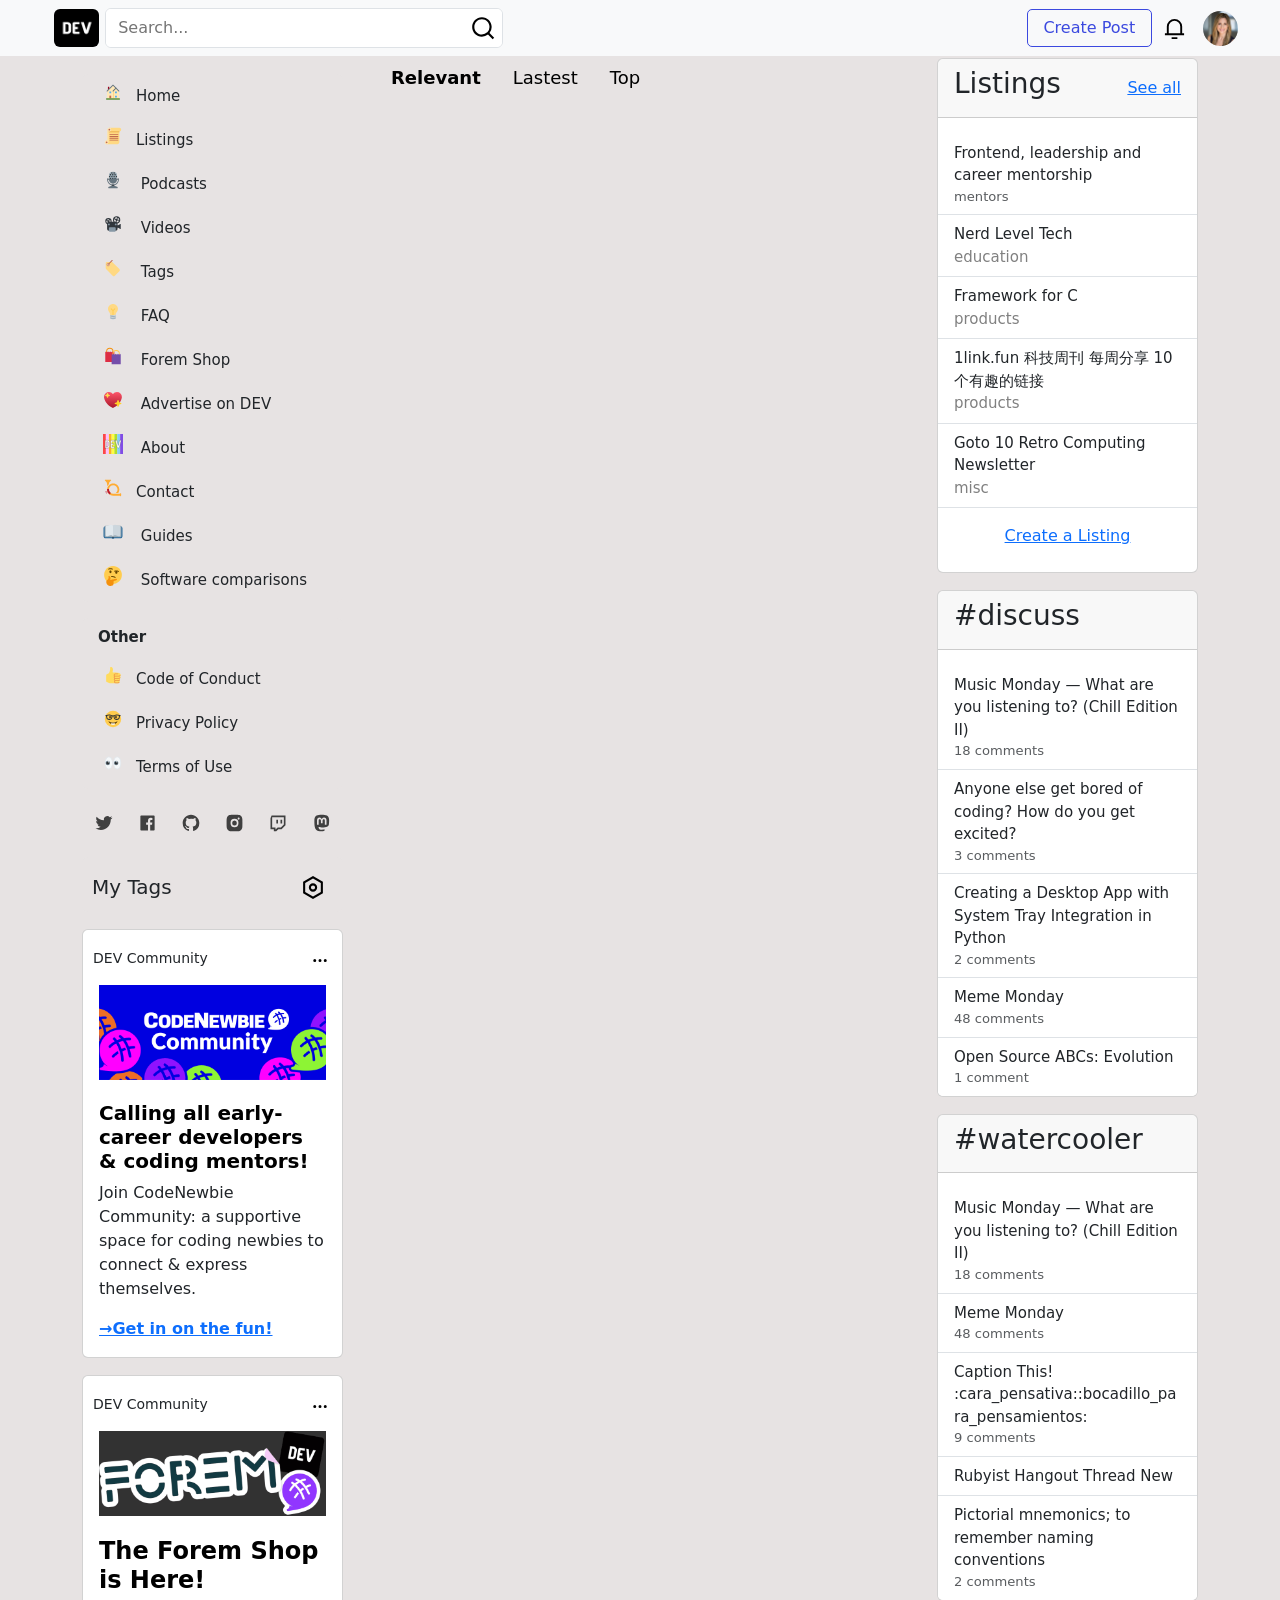
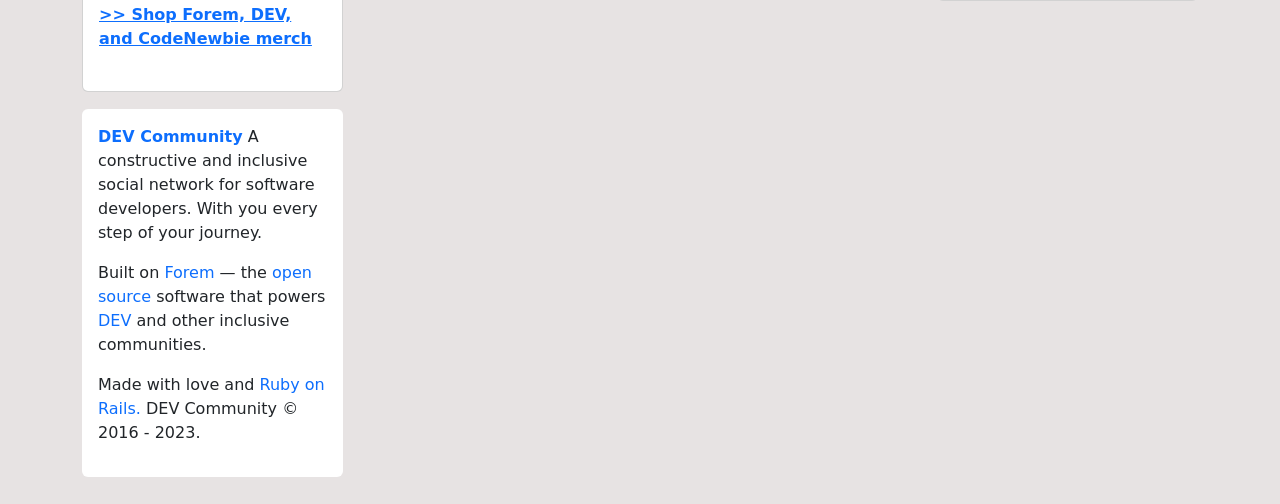
==== commit 1e94f1d8: "Update on the code September 20th" ====
--- a/index.html
+++ b/index.html
@@ -60,6 +60,7 @@
               <button
                 class="search-icon__button action-nav-icon__button"
                 type="submit"
+                id="searchButton"
               >
                 <svg
                   xmlns="http://www.w3.org/2000/svg"
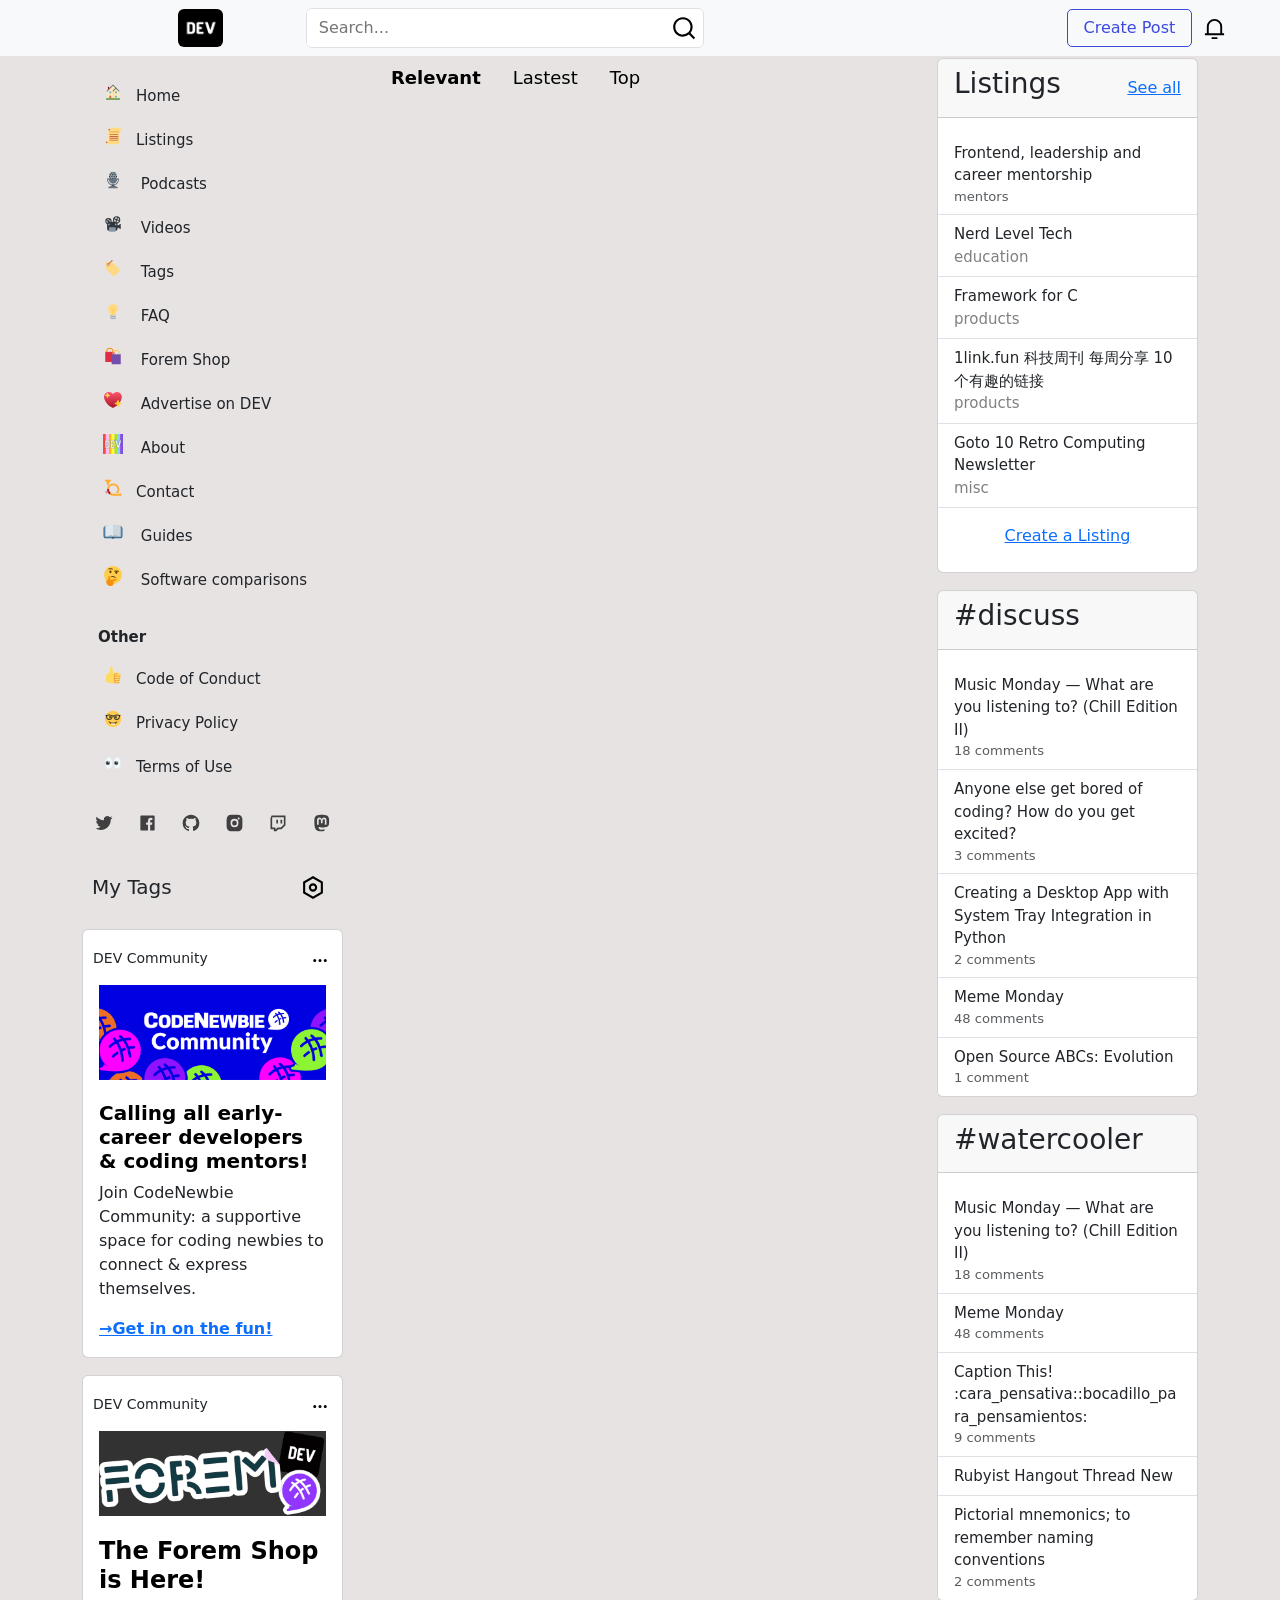
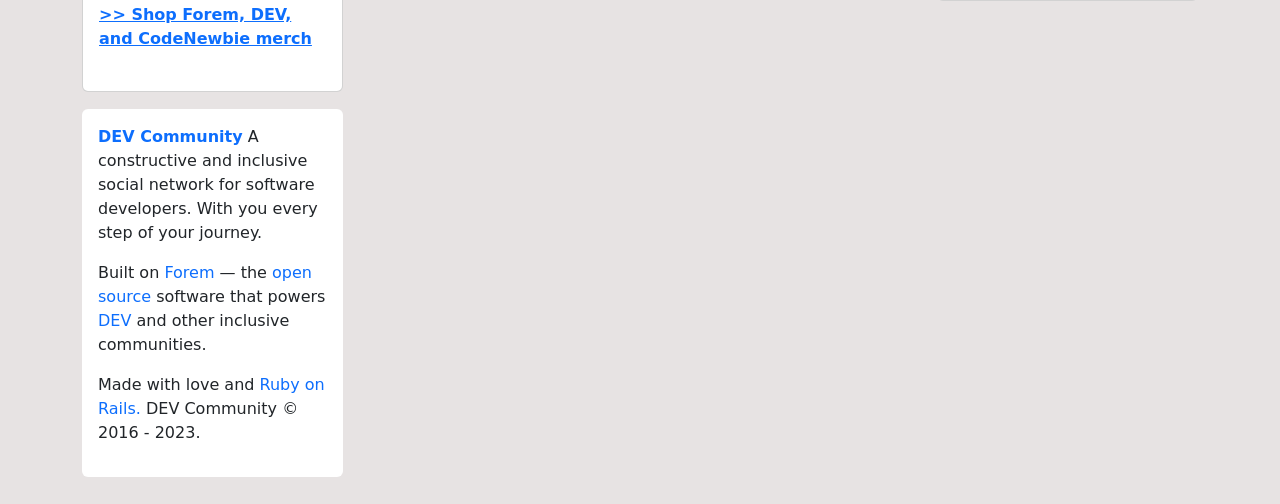
==== commit 06a0c49a: "Index el bueno ahora sí index final final final" ====
--- a/index.html
+++ b/index.html
@@ -1,709 +1,702 @@
-<!DOCTYPE html>
-<html lang="en">
-
-<head>
-  <meta charset="UTF-8">
-  <meta name="viewport" content="width=device-width, initial-scale=1.0">
-  <title>DEV Community</title>
-  <link rel="shortcut icon" href="./Images/icon_dev.png">
-  <link rel="stylesheet" href="./Styles/styles.css">
-  <link rel="stylesheet" href="./Styles/asidemenu.css">
-  <link rel="stylesheet" href="./Styles/listings.css">
-  <link rel="stylesheet" href="./sidebar.css">
-  <link rel="stylesheet" href="./Styles/main-cards.css">
-  <link rel="stylesheet" href="./Styles/socialmedia.css"> 
-  <link rel="stylesheet" href="./Styles/nav-style.css">
-
-  <!-- Fonts -->
-  <link rel="preconnect" href="https://fonts.googleapis.com">
-  <link rel="preconnect" href="https://fonts.gstatic.com" crossorigin>
-  <link
-    href="https://fonts.googleapis.com/css2?family=Montserrat:wght@500;600;700&family=Roboto+Mono:wght@600&family=Roboto:wght@400;500;700&display=swap"
-    rel="stylesheet">
-  <!-- Bootstrap -->
-  <link href="https://cdn.jsdelivr.net/npm/bootstrap@5.3.1/dist/css/bootstrap.min.css" rel="stylesheet"
-    integrity="sha384-4bw+/aepP/YC94hEpVNVgiZdgIC5+VKNBQNGCHeKRQN+PtmoHDEXuppvnDJzQIu9" crossorigin="anonymous">
-  <link rel="stylesheet" href="Styles/styles.css">
-</head>
-
-<body>
-  <header>
-    <nav class="navbar fixed-top container-fluid bg-body-tertiary d-flex flex-column">
-      <!-- ------------LEFT NAV PART ------------ -->
-      <div class="container-fluid d-flex px-5">
-  
-        <section class="left-navbar__section d-flex justify-content-start">
-          <img class="btn burguer__aside__off d-md-none" type="button" data-bs-toggle="offcanvas"
-        data-bs-target="#offcanvasScrolling" aria-controls="offcanvasScrolling" src="./Images/svg0.svg" alt="Menú">
-
-          <button class="home-logo__button border-0 bg-transparent">
-            <a href="index.html"><img
-              class="rounded"
-              src="./Images/icon_dev.png"
-              alt="Dev To"
-              height="38px"
-              width="45px"
-            /></a>
-          </button>
-
-          <div
-            class="navbar-search__container bg-white border border-secondary-emphasis rounded d-none d-sm-none d-md-inline d-lg-inline d-xl-inline d-xxl-inline"
-          >
-            <form class="d-flex" role="search">
-              <input
-                type="text"
-                class="search-form-control me-2 border-0"
-                placeholder="  Search..."
-                aria-label="Search"
-                aria-label="btnGroup"
-              />
-              <button
-                class="search-icon__button action-nav-icon__button"
-                type="submit"
-                id="searchButton"
-              >
-                <svg
-                  xmlns="http://www.w3.org/2000/svg"
-                  viewBox="0 0 24 24"
-                  role="img"
-                  aria-labelledby="a5ckntzcr0le9czo6j8bpf7av1sfpy5c"
-                  class="search-icon"
-                >
-                  <title id="a5ckntzcr0le9czo6j8bpf7av1sfpy5c">Search</title>
-                  <path
-                    d="M18.031 16.617l4.283 4.282-1.415 1.415-4.282-4.283A8.96 8.96 0 0111 20c-4.968 0-9-4.032-9-9s4.032-9 9-9 9 4.032 9 9a8.96 8.96 0 01-1.969 5.617zm-2.006-.742A6.977 6.977 0 0018 11c0-3.868-3.133-7-7-7-3.868 0-7 3.132-7 7 0 3.867 3.132 7 7 7a6.977 6.977 0 004.875-1.975l.15-.15z"
-                  ></path>
-                </svg>
-              </button>
-            </form>
-          </div>
-        </section>
-
-        <!-- ------------RIGHT NAV PART ------------ -->
-
-        <section
-          class="right-navbar__section flex-d flex-column justify-content-start"
-        >
-          <button
-            class="search-icon-right__button action-nav-icon__button border-0 d-sm-inline d-md-none d-lg-none d-xl-none d-xxl-none"
-            type="submit"
-          >
-            <svg
-              xmlns="http://www.w3.org/2000/svg"
-              viewBox="0 0 24 24"
-              role="img"
-              aria-labelledby="a5ckntzcr0le9czo6j8bpf7av1sfpy5c"
-              class="search-icon"
-            >
-              <!--action-notification__icon-->
-              <title id="a5ckntzcr0le9czo6j8bpf7av1sfpy5c">Search</title>
-              <path
-                d="M18.031 16.617l4.283 4.282-1.415 1.415-4.282-4.283A8.96 8.96 0 0111 20c-4.968 0-9-4.032-9-9s4.032-9 9-9 9 4.032 9 9a8.96 8.96 0 01-1.969 5.617zm-2.006-.742A6.977 6.977 0 0018 11c0-3.868-3.133-7-7-7-3.868 0-7 3.132-7 7 0 3.867 3.132 7 7 7a6.977 6.977 0 004.875-1.975l.15-.15z"
-              ></path>
-            </svg>
-          </button>
-          <button
-            type="button"
-            class="create-post__button action-create-post__button btn-outline-primary d-none d-sm-none d-md-inline d-lg-inline d-xl-inline d-xxl-inline"
-          >
-            Create Post
-          </button>
-          <button
-            class="notification-icon__button action-nav-icon__button"
-            type="submit"
-          >
-            <svg
-              xmlns="http://www.w3.org/2000/svg"
-              viewBox="0 0 24 24"
-              role="img"
-              aria-labelledby="ailt444i8ov0hrk8hwcfn8t1zbztk86r"
-              class="notification-icon"
-            >
-              <title id="ailt444i8ov0hrk8hwcfn8t1zbztk86r">
-                Notifications
-              </title>
-              <path
-                d="M20 17h2v2H2v-2h2v-7a8 8 0 1116 0v7zm-2 0v-7a6 6 0 10-12 0v7h12zm-9 4h6v2H9v-2z"
-              ></path>
-            </svg>
-          </button>
-          <button class="profile-image__button" type="submit">
-            <img
-              src="./Images/profile-image.jpg"
-              alt="profile-image"
-              class="profile-picture__image action-profile-picture__image rounded-circle"
-              width="35px"
-              height="35px"
-            />
-          </button>
-        </section>
-      </div>
-    </nav>
-  </header>
-
-  <div class="container">
-    <div class="row">
-      <aside class="principal__container d-none col-3 d-md-block mt-5">
-        <div class="reaction-principal__container d-md-block d-none">
-          <ul class="reaction-section justify-content-start flex-grow-1 p-0">
-            <div class="list-group">
-              <a href="index.html" class="item-grey list-group-item list-group-item-action border-0"><img class="icons__list__burgueroff"
-                  src="./Images/icons/casa.svg" alt="Home">Home</a>
-              <a href="#" class="item-grey list-group-item list-group-item-action border-0"><img class="icons__list__burgueroff"
-                  src="./Images/icons/documento.svg" alt="listicon">Listings</a>
-              <a href="#" class="item-grey list-group-item list-group-item-action border-0"><img class="icons__list__burgueroff"
-                  src="./Images/icons/micro╠üfono.svg" alt="microphoneicon"> Podcasts</a>
-              <a href="#" class="item-grey list-group-item list-group-item-action border-0"><img class="icons__list__burgueroff"
-                  src="./Images/icons/video.svg" alt="videoicon"> Videos</a>
-              <a href="#" class="item-grey list-group-item list-group-item-action border-0"><img class="icons__list__burgueroff"
-                  src="./Images/icons/etiqueta.svg" alt="tagicon"> Tags</a>
-              <a href="#" class="item-grey list-group-item list-group-item-action border-0"><img class="icons__list__burgueroff"
-                  src="./Images/icons/foco.svg" alt="faqicon"> FAQ</a>
-              <a href="#" class="item-grey list-group-item list-group-item-action border-0"><img class="icons__list__burgueroff"
-                  src="./Images/icons/compras.svg" alt="shopicon"> Forem Shop</a>
-              <a href="#" class="item-grey list-group-item list-group-item-action border-0"><img class="icons__list__burgueroff"
-                  src="./Images/icons/corazon.svg" alt="hearticon"> Advertise on DEV</a>
-              <a href="#" class="item-grey list-group-item list-group-item-action border-0"><img class="icons__list__burgueroff"
-                  src="./Images/icons/dev.svg" alt="devicon"> About</a>
-              <a href="#" class="item-grey list-group-item list-group-item-action border-0"><img class="icons__list__burgueroff"
-                  src="./Images/icons/trompetilla.svg" alt="soundicon">Contact</a>
-              <a href="#" class="item-grey list-group-item list-group-item-action border-0"><img class="icons__list__burgueroff"
-                  src="./Images/icons/libro.svg" alt="bookicon"> Guides</a>
-              <a href="#" class="item-grey list-group-item list-group-item-action border-0"><img class="icons__list__burgueroff"
-                  src="./Images/icons/pensando.svg" alt="faceicon"> Software comparisons</a>
-            </div>
-            <div class="list-group">
-              <strong class="item-grey list-group-item text-dark border-0">Other</strong>
-              <a href="#" class="item-grey list-group-item list-group-item-action border-0"><img class="icons__list__burgueroff"
-                  src="./Images/icons/pulgar.svg">Code of Conduct</a>
-              <a href="#" class="item-grey list-group-item list-group-item-action border-0"><img class="icons__list__burgueroff"
-                  src="./Images/icons/cara-lentes.svg">Privacy Policy</a>
-              <a href="#" class="item-grey list-group-item list-group-item-action border-0"><img class="icons__list__burgueroff"
-                  src="./Images/icons/ojos.svg">Terms of Use</a>
-            </div>
-            <!-- ------------Inicia sección de Social Media ------------------- -->
-            <div class="social-media__container list-group list-group-horizontal">
-              <a class="media__link btn btn-outline-primary border-0" href="https://twitter.com/thepracticaldev" target="_blank" role="button"><img
-                  src="./Images/icons/twitter black.svg" class="media__color" style="width: 100%;"></a>
-              <a class="media__link btn btn-outline-primary border-0" href="https://www.facebook.com/thepracticaldev" target="_blank" role="button"><img src="./Images/icons/facebook.svg" style="width: 100%;"></a>
-              <a class="media__link btn btn-outline-primary border-0" href="https://github.com/forem" role="button"><img
-                  src="./Images/icons/git.svg" style="width: 100%;"></a>
-              <a class="media__link btn btn-outline-primary border-0" href="https://www.instagram.com/thepracticaldev/" target="_blank" role="button"><img src="./Images/icons/insta.svg" style="width: 100%;"></a>
-              <a class="media__link btn btn-outline-primary border-0" href="https://www.twitch.tv/thepracticaldev" target="_blank" role="button"><img src="./Images/icons/svg25.svg" style="width: 100%;"></a>
-              <a class="media__link btn btn-outline-primary border-0" href="https://fosstodon.org/@thepracticaldev" target="_blank" role="button"><img src="./Images/icons/m.svg" style="width: 100%;"></a>
-            </div>
-          </ul>
-          <div class="item-grey card border-0 my-tags">
-            <div class="card__title-devcommunity item-grey">
-              <h5 class="card__title-tag ">My Tags</h5>
-              <img src="/Images/icons/hexa╠ügono.svg" class="card__image svg__tag" alt="" style="width: 40px;">
-            </div>
-          </div>
-      
-        </div>
-        <div class="card">
-          <div class="card__title-devcommunity">
-            <p>DEV Community</p>
-            <img src="/Images/sidebar/dots.svg" class="card__image" alt="">
-          </div>
-          <img src="/Images/sidebar/CodeNewbieCommunity.png" class="ps-3 pe-3 card__image" alt="CodeNewbieCommunity">
-          <div class="card-body">
-            <h5 class="card-title">Calling all early-career developers & coding mentors!</h5>
-            <p class="card-text">Join CodeNewbie Community: a supportive space for coding newbies to connect & express themselves.</p>
-            <a class="card__anchor-text">→Get in on the fun!</a>
-          </div>
-        </div>
-        <div class="card mt-3">
-          <div class="card__title-devcommunity">
-            <p>DEV Community</p>
-            <img src="/Images/sidebar/dots.svg" class="card__image" alt="">
-          </div>
-          <img src="/Images/sidebar/ForemDev.png" class="ps-3 pe-3 card__image" alt="ForemDev">
-          <div class="card-body mb-4">
-            <h4 class="card-title">The Forem Shop is Here!</h4>
-            <a class="card__anchor-text">>> Shop Forem, DEV, and CodeNewbie merch</a>
-          </div>
-        </div>
-  
-        <div class="card border-0 mt-3">
-          <div class="card-body">
-            <p class="card-text"><a class="card__anchor-text anchor-decoration">DEV Community</a> A constructive and inclusive social network for software developers. With you every step of your journey.</p>
-            <p class="card-text">Built on <a class="anchor-decoration" href="">Forem</a> — the <a class="anchor-decoration" href="">open source</a> software that powers <a class="anchor-decoration" href="">DEV</a> and other inclusive communities.</p>
-            <p class="class">Made with love and <a class="anchor-decoration" href="">Ruby on Rails.</a> DEV Community © 2016 - 2023.</p>
-          </div>
-        </div>
-      </aside>
-
-
-      <div class="offcanvas offcanvas-start" data-bs-scroll="true" data-bs-backdrop="false" tabindex="-1"
-          id="offcanvasScrolling" aria-labelledby="offcanvasScrollingLabel">
-          <div class="offcanvas-header">
-            <h3 class="offcanvas-title title__burguer" id="offcanvasScrollingLabel">DEV Community</h3>
-            <button type="button" class="btn-close" data-bs-dismiss="offcanvas" aria-label="Close"></button>
-          </div>
-          <div class="offcanvas-body">
-            <ul class="justify-content-start flex-grow-1 p-0">
-              <div class="list-group">
-                <a href="#" class="list-group-item list-group-item-action border-0"><img class="icons__list__burgueroff"
-                    src="./Images/icons/casa.svg" alt="Home">Home</a>
-                <a href="#" class="list-group-item list-group-item-action border-0"><img class="icons__list__burgueroff"
-                    src="./Images/icons/documento.svg" alt="listicon">Listings</a>
-                <a href="#" class="list-group-item list-group-item-action border-0"><img class="icons__list__burgueroff"
-                    src="./Images/icons/micro╠üfono.svg" alt="microphoneicon"> Podcasts</a>
-                <a href="#" class="list-group-item list-group-item-action border-0"><img class="icons__list__burgueroff"
-                    src="./Images/icons/video.svg" alt="videoicon"> Videos</a>
-                <a href="#" class="list-group-item list-group-item-action border-0"><img class="icons__list__burgueroff"
-                    src="./Images/icons/etiqueta.svg" alt="tagicon"> Tags</a>
-                <a href="#" class="list-group-item list-group-item-action border-0"><img class="icons__list__burgueroff"
-                    src="./Images/icons/foco.svg" alt="faqicon"> FAQ</a>
-                <a href="#" class="list-group-item list-group-item-action border-0"><img class="icons__list__burgueroff"
-                    src="./Images/icons/compras.svg" alt="shopicon"> Forem Shop</a>
-                <a href="#" class="list-group-item list-group-item-action border-0"><img class="icons__list__burgueroff"
-                    src="./Images/icons/corazon.svg" alt="hearticon"> Advertise on DEV</a>
-                <a href="#" class="list-group-item list-group-item-action border-0"><img class="icons__list__burgueroff"
-                    src="./Images/icons/dev.svg" alt="devicon"> About</a>
-                <a href="#" class="list-group-item list-group-item-action border-0"><img class="icons__list__burgueroff"
-                    src="./Images/icons/trompetilla.svg" alt="soundicon">Contact</a>
-                <a href="#" class="list-group-item list-group-item-action border-0"><img class="icons__list__burgueroff"
-                    src="./Images/icons/libro.svg" alt="bookicon"> Guides</a>
-                <a href="#" class="list-group-item list-group-item-action border-0"><img class="icons__list__burgueroff"
-                    src="./Images/icons/pensando.svg" alt="faceicon"> Software comparisons</a>
-              </div>
-              <div class="list-group">
-                <strong class="list-group-item text-dark border-0">Other</strong>
-                <a href="#" class="list-group-item list-group-item-action border-0"><img class="icons__list__burgueroff"
-                    src="./Images/icons/pulgar.svg">Code of Conduct</a>
-                <a href="#" class="list-group-item list-group-item-action border-0"><img class="icons__list__burgueroff"
-                    src="./Images/icons/cara-lentes.svg">Privacy Policy</a>
-                <a href="#" class="list-group-item list-group-item-action border-0"><img class="icons__list__burgueroff"
-                    src="./Images/icons/ojos.svg">Terms of Use</a>
-              </div>
-
-              <!-- ------------Inicia sección de Social Media ------------------- -->
-              <div class="list-group list-group-horizontal">
-                <a class="btn btn-outline-primary border-0" href="https://twitter.com/thepracticaldev"
-                  role="button"><img src="./Images/icons/twitter black.svg" style="width: 100%;"></a>
-                <a class="btn btn-outline-primary border-0" href="https://www.facebook.com/thepracticaldev"
-                  role="button"><img src="./Images/icons/facebook.svg" style="width: 100%;"></a>
-                <a class="btn btn-outline-primary border-0" href="https://github.com/forem" role="button"><img
-                    src="./Images/icons/git.svg" style="width: 100%;"></a>
-                <a class="btn btn-outline-primary border-0" href="https://www.instagram.com/thepracticaldev/"
-                  role="button"><img src="./Images/icons/insta.svg" style="width: 100%;"></a>
-                <a class="btn btn-outline-primary border-0" href="https://www.twitch.tv/thepracticaldev"
-                  role="button"><img src="./Images/icons/svg25.svg" style="width: 100%;"></a>
-                <a class="btn btn-outline-primary border-0" href="https://fosstodon.org/@thepracticaldev"
-                  role="button"><img src="./Images/icons/m.svg" style="width: 100%;"></a>
-              </div>
-            </ul>
-            <!-- -------------Finaliza sección de Social Media ------------------ -->
-          </div>
-        </div>
-
-      <main class="card__container col-12 col-md-9 col-lg-6 mt-5">
-        <div class="card text-center border-0 item-grey">
-          <div class="card-border card-header item-grey">
-            <ul class="nav nav-pills card-header-pills">
-              <li class="nav-item rounded-2">
-                <a class="item-new nav-link" href="#"><strong>Relevant</strong></a>
-              </li>
-              <li class="nav-item">
-                <a class="item-new nav-link" href="#">Lastest</a>
-              </li>
-              <li class="nav-item">
-                <a class="item-new nav-link" href="#">Top</a>
-              </li>
-            </ul>
-          </div>
-
-        </div>
-        <!--Card Body Start-->
-        <!--Card Body Start-->
-        <!--Card Body Start-->
-        <!--Card Body Start-->
-        <div id="cards-container">
-        <!-- <div class="card-body" id="card-body--container">
-          <div class="card mb-3" id="resumen">
-            <a href="./Post/indexPs.html" id="enlace">
-              <img
-                src="https://res.cloudinary.com/practicaldev/image/fetch/s--xrBVL0I0--/c_imagga_scale,f_auto,fl_progressive,h_420,q_auto,w_1000/https://dev-to-uploads.s3.amazonaws.com/uploads/articles/he9jeudt1gebya1cahz3.jpg"
-                class="card-img-top" alt="...">
-            </a>
-            <div class="card-body">
-              <div class="card__top d-flex">
-                <div class="card__top-meta">
-                  <div class="card__top-autor-pic">
-                    <a href="" class="card__top-autor-avatar">
-                      <img
-                        src="https://res.cloudinary.com/practicaldev/image/fetch/s--JayWOFF7--/c_fill,f_auto,fl_progressive,h_50,q_auto,w_50/https://dev-to-uploads.s3.amazonaws.com/uploads/user/profile_image/23695/129887f7-57e5-49b8-84ac-482361194daf.JPG"
-                        alt="" class="card__top-avatar-image rounded-circle">
-                    </a>
-                  </div>
-                </div>
-
-                <div class="card__top-info">
-                  <ul class="card__top-list list-unstyled">
-                    <li class="card__top-name"><p id="card_top_p"><strong id="strong_name">Srikanth</strong> for <strong id="strong_teamName">svemaraju.github.io</strong></p></li>
-                    <li class="card__top-date">Aug 3 (5 days ago)</li>
-                  </ul>
-
-                </div>
-              </div>
-              <a href="./Post/indexPs.html" class="card-title-link text-decoration-none">
-                <h2 class="card-title">Start by writing messy code</h2>
-              </a>
-
-
-              <ul class="card__tags d-flex flex-wrap list-unstyled">
-                <li class="card__tag me-2"><a id="card_tag_link" href="#" class="text-decoration-none card__tag-color">#programming</a>
-                </li>
-                <li class="card__tag me-2"><a href="#" class="text-decoration-none card__tag-color">#webdev</a></li>
-                <li class="card__tag me-2"><a href="#" class="text-decoration-none card__tag-color">#python</a></li>
-                <li class="card__tag me-2"><a href="#" class="text-decoration-none card__tag-color">#career</a></li>
-              </ul>
-
-              <div class="interaction__container d-flex justify-content-between">
-
-                <ul class="card__reactions d-flex flex-wrap list-unstyled">
-                  <li class="card__reaction"><img
-                      src="https://dev.to/assets/sparkle-heart-5f9bee3767e18deb1bb725290cb151c25234768a0e9a2bd39370c382d02920cf.svg"
-                      alt="" class="card__reaction-icon"></li>
-                  <li class="card__reaction"><img
-                      src="https://dev.to/assets/multi-unicorn-b44d6f8c23cdd00964192bedc38af3e82463978aa611b4365bd33a0f1f4f3e97.svg"
-                      alt=""></li>
-                  <li class="card__reaction"><img
-                      src="https://dev.to/assets/exploding-head-daceb38d627e6ae9b730f36a1e390fca556a4289d5a41abb2c35068ad3e2c4b5.svg"
-                      alt=""></li>
-                  <li class="card__reaction"><img
-                      src="https://dev.to/assets/raised-hands-74b2099fd66a39f2d7eed9305ee0f4553df0eb7b4f11b01b6b1b499973048fe5.svg"
-                      alt=""></li>
-                  <li class="card__reaction"><img
-                      src="https://dev.to/assets/fire-f60e7a582391810302117f987b22a8ef04a2fe0df7e3258a5f49332df1cec71e.svg"
-                      alt=""></li>
-                  <li class="card__reaction-text d-none d-md-block mx-2">46 reactions</li>
-                </ul>
-
-                <ul class="card__coments d-flex flex-wrap list-unstyled">
-                  <li class="card__coment-icon"><img id="card_comment_icon_img" src="./Images/coments.svg" alt=""></li>
-                  <li class="card__coment-number">5</li>
-                  <li class="card__coment-text d-none d-md-block mx-2">Comments</li>
-                </ul>
-
-                <ul class="card__read-save d-flex flex-wrap list-unstyled">
-                  <li class="card__read"><small id="small_card_read" class="text-body-secondary">4 min read</small></li>
-                  <li class="card__save"><img id="card_save_img" src="./Images/save-post.svg" alt=""></li>
-                </ul>
-              </div>
-
-            </div>
-          </div>
-        </div>
-
-
-        <div class="card-body">
-          <div class="card mb-3" id="resumen">
-            <div class="card-body">
-              <div class="card__top d-flex">
-                <div class="card__top-meta">
-                  <div class="card__top-autor-pic">
-                    <a href="" class="card__top-autor-avatar">
-                      <img
-                        src="https://res.cloudinary.com/practicaldev/image/fetch/s--POeAtDbF--/c_fill,f_auto,fl_progressive,h_90,q_auto,w_90/https://dev-to-uploads.s3.amazonaws.com/uploads/user/profile_image/1132933/80dc694e-3e7c-4e26-a083-a065ae27c0d4.png"
-                        alt="" class="card__top-avatar-image rounded-circle">
-                    </a>
-                  </div>
-                </div>
-
-                <div class="card__top-info">
-                  <ul class="card__top-list list-unstyled">
-                    <li class="card__top-name"><strong>Super</strong></li>
-                    <li class="card__top-date">Aug 8 (1 day ago)</li>
-                  </ul>
-
-                </div>
-              </div>
-              <a href="#" class="card-title-link text-decoration-none">
-                <h2 class="card-title">Utilizing VisX for React Data Visualization</h2>
-              </a>
-
-
-              <ul class="card__tags d-flex flex-wrap list-unstyled">
-                <li class="card__tag me-2"><a href="#" class="text-decoration-none card__tag-color">#react</a></li>
-                <li class="card__tag me-2"><a href="#" class="text-decoration-none card__tag-color">#webdev</a></li>
-                <li class="card__tag me-2"><a href="#" class="text-decoration-none card__tag-color">#javascript</a></li>
-                <li class="card__tag me-2"><a href="#" class="text-decoration-none card__tag-color">#beginners</a></li>
-              </ul>
-
-              <div class="interaction__container d-flex justify-content-between">
-
-                <ul class="card__reactions d-flex flex-wrap list-unstyled">
-                  <li class="card__reaction"><img
-                      src="https://dev.to/assets/sparkle-heart-5f9bee3767e18deb1bb725290cb151c25234768a0e9a2bd39370c382d02920cf.svg"
-                      alt="" class="card__reaction-icon"></li>
-                  <li class="card__reaction"><img
-                      src="https://dev.to/assets/multi-unicorn-b44d6f8c23cdd00964192bedc38af3e82463978aa611b4365bd33a0f1f4f3e97.svg"
-                      alt=""></li>
-                  <li class="card__reaction"><img
-                      src="https://dev.to/assets/exploding-head-daceb38d627e6ae9b730f36a1e390fca556a4289d5a41abb2c35068ad3e2c4b5.svg"
-                      alt=""></li>
-                  <li class="card__reaction"><img
-                      src="https://dev.to/assets/raised-hands-74b2099fd66a39f2d7eed9305ee0f4553df0eb7b4f11b01b6b1b499973048fe5.svg"
-                      alt=""></li>
-                  <li class="card__reaction"><img
-                      src="https://dev.to/assets/fire-f60e7a582391810302117f987b22a8ef04a2fe0df7e3258a5f49332df1cec71e.svg"
-                      alt=""></li>
-                  <li class="card__reaction-text d-none d-md-block mx-2">46 reactions</li>
-                </ul>
-
-                <ul class="card__coments d-flex flex-wrap list-unstyled">
-                  <li class="card__coment-icon"><img src="./Images/coments.svg" alt=""></li>
-                  <li class="card__coment-number">5</li>
-                  <li class="card__coment-text d-none d-md-block mx-2">Comments</li>
-                </ul>
-
-                <ul class="card__read-save d-flex flex-wrap list-unstyled">
-                  <li class="card__read"><small class="text-body-secondary">4 min read</small></li>
-                  <li class="card__save"><img src="./Images/save-post.svg" alt=""></li>
-                </ul>
-              </div>
-
-            </div>
-          </div>
-        </div>
-      
-
-        <div class="card-body">
-          <div class="card mb-3" id="resumen">
-            <div class="card-body">
-              <div class="card__top d-flex">
-                <div class="card__top-meta">
-                  <div class="card__top-autor-pic">
-                    <a href="" class="card__top-autor-avatar">
-                      <img
-                        src="https://res.cloudinary.com/practicaldev/image/fetch/s--JayWOFF7--/c_fill,f_auto,fl_progressive,h_50,q_auto,w_50/https://dev-to-uploads.s3.amazonaws.com/uploads/user/profile_image/23695/129887f7-57e5-49b8-84ac-482361194daf.JPG"
-                        alt="" class="card__top-avatar-image rounded-circle">
-                    </a>
-                  </div>
-                </div>
-
-                <div class="card__top-info">
-                  <ul class="card__top-list list-unstyled">
-                    <li class="card__top-name"><strong>Srikanth</strong> for <strong>svemaraju.github.io</strong></li>
-                    <li class="card__top-date">Aug 3 (5 days ago)</li>
-                  </ul>
-
-                </div>
-              </div>
-              <a href="#" class="card-title-link text-decoration-none">
-                <h2 class="card-title">Start by writing messy code</h2>
-              </a>
-
-
-              <ul class="card__tags d-flex flex-wrap list-unstyled">
-                <li class="card__tag me-2"><a href="#" class="text-decoration-none card__tag-color">#programming</a>
-                </li>
-                <li class="card__tag me-2"><a href="#" class="text-decoration-none card__tag-color">#webdev</a></li>
-                <li class="card__tag me-2"><a href="#" class="text-decoration-none card__tag-color">#python</a></li>
-                <li class="card__tag me-2"><a href="#" class="text-decoration-none card__tag-color">#career</a></li>
-              </ul>
-
-              <div class="interaction__container d-flex justify-content-between">
-
-                <ul class="card__reactions d-flex flex-wrap list-unstyled">
-                  <li class="card__reaction"><img
-                      src="https://dev.to/assets/sparkle-heart-5f9bee3767e18deb1bb725290cb151c25234768a0e9a2bd39370c382d02920cf.svg"
-                      alt="" class="card__reaction-icon"></li>
-                  <li class="card__reaction"><img
-                      src="https://dev.to/assets/multi-unicorn-b44d6f8c23cdd00964192bedc38af3e82463978aa611b4365bd33a0f1f4f3e97.svg"
-                      alt=""></li>
-                  <li class="card__reaction"><img
-                      src="https://dev.to/assets/exploding-head-daceb38d627e6ae9b730f36a1e390fca556a4289d5a41abb2c35068ad3e2c4b5.svg"
-                      alt=""></li>
-                  <li class="card__reaction"><img
-                      src="https://dev.to/assets/raised-hands-74b2099fd66a39f2d7eed9305ee0f4553df0eb7b4f11b01b6b1b499973048fe5.svg"
-                      alt=""></li>
-                  <li class="card__reaction"><img
-                      src="https://dev.to/assets/fire-f60e7a582391810302117f987b22a8ef04a2fe0df7e3258a5f49332df1cec71e.svg"
-                      alt=""></li>
-                  <li class="card__reaction-text d-none d-md-block mx-2">46 reactions</li>
-                </ul>
-
-                <ul class="card__coments d-flex flex-wrap list-unstyled">
-                  <li class="card__coment-icon"><img src="./Images/coments.svg" alt=""></li>
-                  <li class="card__coment-number">5</li>
-                  <li class="card__coment-text d-none d-md-block mx-2">Comments</li>
-                </ul>
-
-                <ul class="card__read-save d-flex flex-wrap list-unstyled">
-                  <li class="card__read"><small class="text-body-secondary">4 min read</small></li>
-                  <li class="card__save"><img src="./Images/save-post.svg" alt=""></li>
-                </ul>
-              </div>
-
-            </div>
-          </div>
-        </div>
-
-        <div class="card-body">
-          <div class="card mb-3" id="resumen">
-            <div class="card-body">
-              <div class="card__top d-flex">
-                <div class="card__top-meta">
-                  <div class="card__top-autor-pic">
-                    <a href="" class="card__top-autor-avatar">
-                      <img
-                        src="https://res.cloudinary.com/practicaldev/image/fetch/s--JayWOFF7--/c_fill,f_auto,fl_progressive,h_50,q_auto,w_50/https://dev-to-uploads.s3.amazonaws.com/uploads/user/profile_image/23695/129887f7-57e5-49b8-84ac-482361194daf.JPG"
-                        alt="" class="card__top-avatar-image rounded-circle">
-                    </a>
-                  </div>
-                </div>
-
-                <div class="card__top-info">
-                  <ul class="card__top-list list-unstyled">
-                    <li class="card__top-name"><strong>Srikanth</strong> for <strong>svemaraju.github.io</strong></li>
-                    <li class="card__top-date">Aug 3 (5 days ago)</li>
-                  </ul>
-
-                </div>
-              </div>
-              <a href="#" class="card-title-link text-decoration-none">
-                <h2 class="card-title">Start by writing messy code</h2>
-              </a>
-
-
-              <ul class="card__tags d-flex flex-wrap list-unstyled">
-                <li class="card__tag me-2"><a href="#" class="text-decoration-none card__tag-color">#programming</a>
-                </li>
-                <li class="card__tag me-2"><a href="#" class="text-decoration-none card__tag-color">#webdev</a></li>
-                <li class="card__tag me-2"><a href="#" class="text-decoration-none card__tag-color">#python</a></li>
-                <li class="card__tag me-2"><a href="#" class="text-decoration-none card__tag-color">#career</a></li>
-              </ul>
-
-              <div class="interaction__container d-flex justify-content-between">
-
-                <ul class="card__reactions d-flex flex-wrap list-unstyled">
-                  <li class="card__reaction"><img
-                      src="https://dev.to/assets/sparkle-heart-5f9bee3767e18deb1bb725290cb151c25234768a0e9a2bd39370c382d02920cf.svg"
-                      alt="" class="card__reaction-icon"></li>
-                  <li class="card__reaction"><img
-                      src="https://dev.to/assets/multi-unicorn-b44d6f8c23cdd00964192bedc38af3e82463978aa611b4365bd33a0f1f4f3e97.svg"
-                      alt=""></li>
-                  <li class="card__reaction"><img
-                      src="https://dev.to/assets/exploding-head-daceb38d627e6ae9b730f36a1e390fca556a4289d5a41abb2c35068ad3e2c4b5.svg"
-                      alt=""></li>
-                  <li class="card__reaction"><img
-                      src="https://dev.to/assets/raised-hands-74b2099fd66a39f2d7eed9305ee0f4553df0eb7b4f11b01b6b1b499973048fe5.svg"
-                      alt=""></li>
-                  <li class="card__reaction"><img
-                      src="https://dev.to/assets/fire-f60e7a582391810302117f987b22a8ef04a2fe0df7e3258a5f49332df1cec71e.svg"
-                      alt=""></li>
-                  <li class="card__reaction-text d-none d-md-block mx-2">46 reactions</li>
-                </ul>
-
-                <ul class="card__coments d-flex flex-wrap list-unstyled">
-                  <li class="card__coment-icon"><img src="./Images/coments.svg" alt=""></li>
-                  <li class="card__coment-number">5</li>
-                  <li class="card__coment-text d-none d-md-block mx-2">Comments</li>
-                </ul>
-
-                <ul class="card__read-save d-flex flex-wrap list-unstyled">
-                  <li class="card__read"><small class="text-body-secondary">4 min read</small></li>
-                  <li class="card__save"><img src="./Images/save-post.svg" alt=""></li>
-                </ul>
-              </div>
-
-            </div>
-          </div>
-        </div> -->
-      </div>
-      </main>
-      <!-----------------aside2b-------------------->
-      <aside class="d-none col-3 d-lg-block d-xl-block mt-5">
-        <div class="card Listings">
-          <div class="card-header d-flex justify-content-between">
-                  <h3 class="d-inline-flex align-items-center">Listings</h3>
-                  <a class="fw-medium fs-s d-inline-flex align-items-center" href="">See all</a>
-          </div>
-          <ul class="list-group list-group-flush">           
-          <li class="list-group-item"><a>
-                  <div>Frontend, leadership and career mentorship</div>
-                  <small class="text-body-secondary d-flex flex-column">mentors</small>
-              </a>
-          <li class="list-group-item">   
-              <a>
-                  <div>Nerd Level Tech</div>
-                  <div class="gray-div">education</div>
-              </a></li>
-          <li class="list-group-item">         
-              <a>
-                  <div>Framework for C</div>
-                  <div class="gray-div">products</div>
-              </a></li>         
-              <a>
-          <li class="list-group-item">
-                  <div>1link.fun 科技周刊 每周分享 10 个有趣的链接</div>
-                  <div class="gray-div">products</div>
-              </a></li>          
-              <a>
-          <li class="list-group-item">
-                  <div>Goto 10 Retro Computing Newsletter</div>
-                  <div class="gray-div">misc</div>
-              </a></li>          
-          <div>
-                  <a class="d-flex justify-content-center align-items-end p-3 fw-medium fs-s w-100">Create a Listing</a>
-          </div>
-          </ul>
-      </div>  
-        <div class="card d-none d-lg-block mt-3">
-          <div class="card-header">
-            <h3 class="aside_title">#discuss</h3>
-          </div>
-          <ul class="list-group list-group-flush">
-            <li class="list-group-item">
-              Music Monday — What are you listening to? (Chill Edition II)
-              <small class="text-body-secondary d-flex flex-column"> 18 comments</small>
-            </li>
-            <li class="list-group-item"> Anyone else get bored of coding? How do you get excited?
-              <small class="text-body-secondary  d-flex flex-column"> 3 comments</small>
-            </li>
-            <li class="list-group-item">Creating a Desktop App with System Tray Integration in Python
-              <small class="text-body-secondary d-flex flex-column"> 2 comments</small>
-            </li>
-            <li class="list-group-item">Meme Monday
-              <small class="text-body-secondary  d-flex flex-column"> 48 comments</small>
-            </li>
-            <li class="list-group-item"> Open Source ABCs: Evolution
-              <small class="text-body-secondary d-flex flex-column"> 1 comment</small>
-            </li>
-          </ul>
-        </div>
-        <div class="card d-flex align-items d-none d-lg-block mt-3">
-          <div class="card-header">
-            <h3>#watercooler</h3>
-          </div>
-          <ul class="list-group list-group-flush">
-            <li class="list-group-item">Music Monday — What are you listening to? (Chill Edition II)
-              <small class="text-body-secondary d-flex flex-column"> 18 comments</small>
-            </li>
-            <li class="list-group-item"> Meme Monday
-              <small class="text-body-secondary d-flex flex-column"> 48 comments</small>
-            </li>
-            <li class="list-group-item">Caption This! :cara_pensativa::bocadillo_para_pensamientos:
-              <small class="text-body-secondary d-flex flex-column"> 9 comments</small>
-            </li>
-            <li class="list-group-item">Rubyist Hangout Thread
-              New</li>
-            <li class="list-group-item"> Pictorial mnemonics; to remember naming conventions
-              <small class="text-body-secondary d-flex flex-column"> 2 comments</small>
-            </li>
-          </ul>
-        </div>
-      </aside>
-    </div>
-  </div>
-  <!-- Bootstrap -->
-  <script src="https://cdn.jsdelivr.net/npm/bootstrap@5.3.1/dist/js/bootstrap.bundle.min.js"
-    integrity="sha384-HwwvtgBNo3bZJJLYd8oVXjrBZt8cqVSpeBNS5n7C8IVInixGAoxmnlMuBnhbgrkm"
-    crossorigin="anonymous"></script>
-    <script src="./script.js"></script>
-</body>
+<!DOCTYPE html>
+<html lang="en">
+
+<head>
+  <meta charset="UTF-8">
+  <meta name="viewport" content="width=device-width, initial-scale=1.0">
+  <title>DEV Community</title>
+  <link rel="shortcut icon" href="./Images/icon_dev.png">
+  <link rel="stylesheet" href="./Styles/styles.css">
+  <link rel="stylesheet" href="./Styles/asidemenu.css">
+  <link rel="stylesheet" href="./Styles/listings.css">
+  <link rel="stylesheet" href="./sidebar.css">
+  <link rel="stylesheet" href="./Styles/main-cards.css">
+  <link rel="stylesheet" href="./Styles/socialmedia.css"> 
+  <link rel="stylesheet" href="./Styles/nav-style.css">
+
+  <!-- Fonts -->
+  <link rel="preconnect" href="https://fonts.googleapis.com">
+  <link rel="preconnect" href="https://fonts.gstatic.com" crossorigin>
+  <link
+    href="https://fonts.googleapis.com/css2?family=Montserrat:wght@500;600;700&family=Roboto+Mono:wght@600&family=Roboto:wght@400;500;700&display=swap"
+    rel="stylesheet">
+  <!-- Bootstrap -->
+  <link href="https://cdn.jsdelivr.net/npm/bootstrap@5.3.1/dist/css/bootstrap.min.css" rel="stylesheet"
+    integrity="sha384-4bw+/aepP/YC94hEpVNVgiZdgIC5+VKNBQNGCHeKRQN+PtmoHDEXuppvnDJzQIu9" crossorigin="anonymous">
+  <link rel="stylesheet" href="Styles/styles.css">
+</head>
+
+<body>
+  <header>
+    <nav class="navbar fixed-top container-fluid bg-body-tertiary d-flex flex-column">
+      <!-- ------------LEFT NAV PART ------------ -->
+      <div class="container-fluid d-flex px-5">
+  
+        <section class="left-navbar__section d-flex justify-content-start">
+          <img class="btn burguer__aside__off d-md-none" type="button" data-bs-toggle="offcanvas"
+        data-bs-target="#offcanvasScrolling" aria-controls="offcanvasScrolling" src="./Images/svg0.svg" alt="Menú">
+
+          <button class="ms-5 col-5 home-logo__button border-0 bg-transparent">
+            <a href="index.html"><img
+              class="rounded"
+              src="./Images/icon_dev.png"
+              alt="Dev To"
+              height="38px"
+              width="45px"
+            /></a>
+          </button>
+
+          <div
+            class="navbar-search__container bg-white border border-secondary-emphasis rounded d-none d-sm-none d-md-inline d-lg-inline d-xl-inline d-xxl-inline"
+          >
+            <form class="d-flex" role="search">
+              <input
+                type="text"
+                class="search-form-control me-2 border-0"
+                placeholder="  Search..."
+                aria-label="Search"
+                aria-label="btnGroup"
+                id="searchQueriesContent"
+              />
+              <button
+                class="search-icon__button action-nav-icon__button"
+                type="button"
+                id="searchButton"
+              >
+                <svg
+                  xmlns="http://www.w3.org/2000/svg"
+                  viewBox="0 0 24 24"
+                  role="img"
+                  aria-labelledby="a5ckntzcr0le9czo6j8bpf7av1sfpy5c"
+                  class="search-icon"
+                >
+                  <title id="a5ckntzcr0le9czo6j8bpf7av1sfpy5c">Search</title>
+                  <path
+                    d="M18.031 16.617l4.283 4.282-1.415 1.415-4.282-4.283A8.96 8.96 0 0111 20c-4.968 0-9-4.032-9-9s4.032-9 9-9 9 4.032 9 9a8.96 8.96 0 01-1.969 5.617zm-2.006-.742A6.977 6.977 0 0018 11c0-3.868-3.133-7-7-7-3.868 0-7 3.132-7 7 0 3.867 3.132 7 7 7a6.977 6.977 0 004.875-1.975l.15-.15z"
+                  ></path>
+                </svg>
+              </button>
+            </form>
+          </div>
+        </section>
+
+        <!-- ------------RIGHT NAV PART ------------ -->
+
+        <section
+          class="right-navbar__section flex-d flex-column justify-content-start"
+        >
+          <button
+            class="search-icon-right__button action-nav-icon__button border-0 d-sm-inline d-md-none d-lg-none d-xl-none d-xxl-none"
+            type="submit"
+          >
+            <svg
+              xmlns="http://www.w3.org/2000/svg"
+              viewBox="0 0 24 24"
+              role="img"
+              aria-labelledby="a5ckntzcr0le9czo6j8bpf7av1sfpy5c"
+              class="search-icon"
+            >
+              <!--action-notification__icon-->
+              <title id="a5ckntzcr0le9czo6j8bpf7av1sfpy5c">Search</title>
+              <path
+                d="M18.031 16.617l4.283 4.282-1.415 1.415-4.282-4.283A8.96 8.96 0 0111 20c-4.968 0-9-4.032-9-9s4.032-9 9-9 9 4.032 9 9a8.96 8.96 0 01-1.969 5.617zm-2.006-.742A6.977 6.977 0 0018 11c0-3.868-3.133-7-7-7-3.868 0-7 3.132-7 7 0 3.867 3.132 7 7 7a6.977 6.977 0 004.875-1.975l.15-.15z"
+              ></path>
+            </svg>
+          </button>
+          <button
+            type="button"
+            id="create_post_button"
+            class="create-post__button action-create-post__button btn-outline-primary d-none d-sm-none d-md-inline d-lg-inline d-xl-inline d-xxl-inline"
+          >
+            Create Post
+          </button>
+          <button
+            class="notification-icon__button action-nav-icon__button"
+            type="submit"
+          >
+            <svg
+              xmlns="http://www.w3.org/2000/svg"
+              viewBox="0 0 24 24"
+              role="img"
+              aria-labelledby="ailt444i8ov0hrk8hwcfn8t1zbztk86r"
+              class="notification-icon"
+            >
+              <title id="ailt444i8ov0hrk8hwcfn8t1zbztk86r">
+                Notifications
+              </title>
+              <path
+                d="M20 17h2v2H2v-2h2v-7a8 8 0 1116 0v7zm-2 0v-7a6 6 0 10-12 0v7h12zm-9 4h6v2H9v-2z"
+              ></path>
+            </svg>
+          </button>
+        </section>
+      </div>
+    </nav>
+  </header>
+
+  <div class="container">
+    <div class="row">
+      <aside class="principal__container d-none col-3 d-md-block mt-5">
+        <div class="reaction-principal__container d-md-block d-none">
+          <ul class="reaction-section justify-content-start flex-grow-1 p-0">
+            <div class="list-group">
+              <a href="index.html" class="item-grey list-group-item list-group-item-action border-0"><img class="icons__list__burgueroff"
+                  src="./Images/icons/casa.svg" alt="Home">Home</a>
+              <a href="#" class="item-grey list-group-item list-group-item-action border-0"><img class="icons__list__burgueroff"
+                  src="./Images/icons/documento.svg" alt="listicon">Listings</a>
+              <a href="#" class="item-grey list-group-item list-group-item-action border-0"><img class="icons__list__burgueroff"
+                  src="./Images/icons/micro╠üfono.svg" alt="microphoneicon"> Podcasts</a>
+              <a href="#" class="item-grey list-group-item list-group-item-action border-0"><img class="icons__list__burgueroff"
+                  src="./Images/icons/video.svg" alt="videoicon"> Videos</a>
+              <a href="#" class="item-grey list-group-item list-group-item-action border-0"><img class="icons__list__burgueroff"
+                  src="./Images/icons/etiqueta.svg" alt="tagicon"> Tags</a>
+              <a href="#" class="item-grey list-group-item list-group-item-action border-0"><img class="icons__list__burgueroff"
+                  src="./Images/icons/foco.svg" alt="faqicon"> FAQ</a>
+              <a href="#" class="item-grey list-group-item list-group-item-action border-0"><img class="icons__list__burgueroff"
+                  src="./Images/icons/compras.svg" alt="shopicon"> Forem Shop</a>
+              <a href="#" class="item-grey list-group-item list-group-item-action border-0"><img class="icons__list__burgueroff"
+                  src="./Images/icons/corazon.svg" alt="hearticon"> Advertise on DEV</a>
+              <a href="#" class="item-grey list-group-item list-group-item-action border-0"><img class="icons__list__burgueroff"
+                  src="./Images/icons/dev.svg" alt="devicon"> About</a>
+              <a href="#" class="item-grey list-group-item list-group-item-action border-0"><img class="icons__list__burgueroff"
+                  src="./Images/icons/trompetilla.svg" alt="soundicon">Contact</a>
+              <a href="#" class="item-grey list-group-item list-group-item-action border-0"><img class="icons__list__burgueroff"
+                  src="./Images/icons/libro.svg" alt="bookicon"> Guides</a>
+              <a href="#" class="item-grey list-group-item list-group-item-action border-0"><img class="icons__list__burgueroff"
+                  src="./Images/icons/pensando.svg" alt="faceicon"> Software comparisons</a>
+            </div>
+            <div class="list-group">
+              <strong class="item-grey list-group-item text-dark border-0">Other</strong>
+              <a href="#" class="item-grey list-group-item list-group-item-action border-0"><img class="icons__list__burgueroff"
+                  src="./Images/icons/pulgar.svg">Code of Conduct</a>
+              <a href="#" class="item-grey list-group-item list-group-item-action border-0"><img class="icons__list__burgueroff"
+                  src="./Images/icons/cara-lentes.svg">Privacy Policy</a>
+              <a href="#" class="item-grey list-group-item list-group-item-action border-0"><img class="icons__list__burgueroff"
+                  src="./Images/icons/ojos.svg">Terms of Use</a>
+            </div>
+            <!-- ------------Inicia sección de Social Media ------------------- -->
+            <div class="social-media__container list-group list-group-horizontal">
+              <a class="media__link btn btn-outline-primary border-0" href="https://twitter.com/thepracticaldev" target="_blank" role="button"><img
+                  src="./Images/icons/twitter black.svg" class="media__color" style="width: 100%;"></a>
+              <a class="media__link btn btn-outline-primary border-0" href="https://www.facebook.com/thepracticaldev" target="_blank" role="button"><img src="./Images/icons/facebook.svg" style="width: 100%;"></a>
+              <a class="media__link btn btn-outline-primary border-0" href="https://github.com/forem" role="button"><img
+                  src="./Images/icons/git.svg" style="width: 100%;"></a>
+              <a class="media__link btn btn-outline-primary border-0" href="https://www.instagram.com/thepracticaldev/" target="_blank" role="button"><img src="./Images/icons/insta.svg" style="width: 100%;"></a>
+              <a class="media__link btn btn-outline-primary border-0" href="https://www.twitch.tv/thepracticaldev" target="_blank" role="button"><img src="./Images/icons/svg25.svg" style="width: 100%;"></a>
+              <a class="media__link btn btn-outline-primary border-0" href="https://fosstodon.org/@thepracticaldev" target="_blank" role="button"><img src="./Images/icons/m.svg" style="width: 100%;"></a>
+            </div>
+          </ul>
+          <div class="item-grey card border-0 my-tags">
+            <div class="card__title-devcommunity item-grey">
+              <h5 class="card__title-tag ">My Tags</h5>
+              <img src="/Images/icons/hexa╠ügono.svg" class="card__image svg__tag" alt="" style="width: 40px;">
+            </div>
+          </div>
+      
+        </div>
+        <div class="card">
+          <div class="card__title-devcommunity">
+            <p>DEV Community</p>
+            <img src="/Images/sidebar/dots.svg" class="card__image" alt="">
+          </div>
+          <img src="/Images/sidebar/CodeNewbieCommunity.png" class="ps-3 pe-3 card__image" alt="CodeNewbieCommunity">
+          <div class="card-body">
+            <h5 class="card-title">Calling all early-career developers & coding mentors!</h5>
+            <p class="card-text">Join CodeNewbie Community: a supportive space for coding newbies to connect & express themselves.</p>
+            <a class="card__anchor-text">→Get in on the fun!</a>
+          </div>
+        </div>
+        <div class="card mt-3">
+          <div class="card__title-devcommunity">
+            <p>DEV Community</p>
+            <img src="/Images/sidebar/dots.svg" class="card__image" alt="">
+          </div>
+          <img src="/Images/sidebar/ForemDev.png" class="ps-3 pe-3 card__image" alt="ForemDev">
+          <div class="card-body mb-4">
+            <h4 class="card-title">The Forem Shop is Here!</h4>
+            <a class="card__anchor-text">>> Shop Forem, DEV, and CodeNewbie merch</a>
+          </div>
+        </div>
+  
+        <div class="card border-0 mt-3">
+          <div class="card-body">
+            <p class="card-text"><a class="card__anchor-text anchor-decoration">DEV Community</a> A constructive and inclusive social network for software developers. With you every step of your journey.</p>
+            <p class="card-text">Built on <a class="anchor-decoration" href="">Forem</a> — the <a class="anchor-decoration" href="">open source</a> software that powers <a class="anchor-decoration" href="">DEV</a> and other inclusive communities.</p>
+            <p class="class">Made with love and <a class="anchor-decoration" href="">Ruby on Rails.</a> DEV Community © 2016 - 2023.</p>
+          </div>
+        </div>
+      </aside>
+
+
+      <div class="offcanvas offcanvas-start" data-bs-scroll="true" data-bs-backdrop="false" tabindex="-1"
+          id="offcanvasScrolling" aria-labelledby="offcanvasScrollingLabel">
+          <div class="offcanvas-header">
+            <h3 class="offcanvas-title title__burguer" id="offcanvasScrollingLabel">DEV Community</h3>
+            <button type="button" class="btn-close" data-bs-dismiss="offcanvas" aria-label="Close"></button>
+          </div>
+          <div class="offcanvas-body">
+            <ul class="justify-content-start flex-grow-1 p-0">
+              <div class="list-group">
+                <a href="#" class="list-group-item list-group-item-action border-0"><img class="icons__list__burgueroff"
+                    src="./Images/icons/casa.svg" alt="Home">Home</a>
+                <a href="#" class="list-group-item list-group-item-action border-0"><img class="icons__list__burgueroff"
+                    src="./Images/icons/documento.svg" alt="listicon">Listings</a>
+                <a href="#" class="list-group-item list-group-item-action border-0"><img class="icons__list__burgueroff"
+                    src="./Images/icons/micro╠üfono.svg" alt="microphoneicon"> Podcasts</a>
+                <a href="#" class="list-group-item list-group-item-action border-0"><img class="icons__list__burgueroff"
+                    src="./Images/icons/video.svg" alt="videoicon"> Videos</a>
+                <a href="#" class="list-group-item list-group-item-action border-0"><img class="icons__list__burgueroff"
+                    src="./Images/icons/etiqueta.svg" alt="tagicon"> Tags</a>
+                <a href="#" class="list-group-item list-group-item-action border-0"><img class="icons__list__burgueroff"
+                    src="./Images/icons/foco.svg" alt="faqicon"> FAQ</a>
+                <a href="#" class="list-group-item list-group-item-action border-0"><img class="icons__list__burgueroff"
+                    src="./Images/icons/compras.svg" alt="shopicon"> Forem Shop</a>
+                <a href="#" class="list-group-item list-group-item-action border-0"><img class="icons__list__burgueroff"
+                    src="./Images/icons/corazon.svg" alt="hearticon"> Advertise on DEV</a>
+                <a href="#" class="list-group-item list-group-item-action border-0"><img class="icons__list__burgueroff"
+                    src="./Images/icons/dev.svg" alt="devicon"> About</a>
+                <a href="#" class="list-group-item list-group-item-action border-0"><img class="icons__list__burgueroff"
+                    src="./Images/icons/trompetilla.svg" alt="soundicon">Contact</a>
+                <a href="#" class="list-group-item list-group-item-action border-0"><img class="icons__list__burgueroff"
+                    src="./Images/icons/libro.svg" alt="bookicon"> Guides</a>
+                <a href="#" class="list-group-item list-group-item-action border-0"><img class="icons__list__burgueroff"
+                    src="./Images/icons/pensando.svg" alt="faceicon"> Software comparisons</a>
+              </div>
+              <div class="list-group">
+                <strong class="list-group-item text-dark border-0">Other</strong>
+                <a href="#" class="list-group-item list-group-item-action border-0"><img class="icons__list__burgueroff"
+                    src="./Images/icons/pulgar.svg">Code of Conduct</a>
+                <a href="#" class="list-group-item list-group-item-action border-0"><img class="icons__list__burgueroff"
+                    src="./Images/icons/cara-lentes.svg">Privacy Policy</a>
+                <a href="#" class="list-group-item list-group-item-action border-0"><img class="icons__list__burgueroff"
+                    src="./Images/icons/ojos.svg">Terms of Use</a>
+              </div>
+
+              <!-- ------------Inicia sección de Social Media ------------------- -->
+              <div class="list-group list-group-horizontal">
+                <a class="btn btn-outline-primary border-0" href="https://twitter.com/thepracticaldev"
+                  role="button"><img src="./Images/icons/twitter black.svg" style="width: 100%;"></a>
+                <a class="btn btn-outline-primary border-0" href="https://www.facebook.com/thepracticaldev"
+                  role="button"><img src="./Images/icons/facebook.svg" style="width: 100%;"></a>
+                <a class="btn btn-outline-primary border-0" href="https://github.com/forem" role="button"><img
+                    src="./Images/icons/git.svg" style="width: 100%;"></a>
+                <a class="btn btn-outline-primary border-0" href="https://www.instagram.com/thepracticaldev/"
+                  role="button"><img src="./Images/icons/insta.svg" style="width: 100%;"></a>
+                <a class="btn btn-outline-primary border-0" href="https://www.twitch.tv/thepracticaldev"
+                  role="button"><img src="./Images/icons/svg25.svg" style="width: 100%;"></a>
+                <a class="btn btn-outline-primary border-0" href="https://fosstodon.org/@thepracticaldev"
+                  role="button"><img src="./Images/icons/m.svg" style="width: 100%;"></a>
+              </div>
+            </ul>
+            <!-- -------------Finaliza sección de Social Media ------------------ -->
+          </div>
+        </div>
+
+      <main class="card__container col-12 col-md-9 col-lg-6 mt-5">
+        <div class="card text-center border-0 item-grey">
+          <div class="card-border card-header item-grey">
+            <ul class="nav nav-pills card-header-pills">
+              <li class="nav-item rounded-2">
+                <a class="item-new nav-link" href="#"><strong>Relevant</strong></a>
+              </li>
+              <li class="nav-item">
+                <a class="item-new nav-link" href="#">Lastest</a>
+              </li>
+              <li class="nav-item">
+                <a class="item-new nav-link" href="#">Top</a>
+              </li>
+            </ul>
+          </div>
+
+        </div>
+        <!--Card Body Start-->
+        <!--Card Body Start-->
+        <!--Card Body Start-->
+        <!--Card Body Start-->
+        <div id="cards-container">
+        <!-- <div class="card-body" id="card-body--container">
+          <div class="card mb-3" id="resumen">
+            <a href="./Post/indexPs.html" id="enlace">
+              <img
+                src="https://res.cloudinary.com/practicaldev/image/fetch/s--xrBVL0I0--/c_imagga_scale,f_auto,fl_progressive,h_420,q_auto,w_1000/https://dev-to-uploads.s3.amazonaws.com/uploads/articles/he9jeudt1gebya1cahz3.jpg"
+                class="card-img-top" alt="...">
+            </a>
+            <div class="card-body">
+              <div class="card__top d-flex">
+                <div class="card__top-meta">
+                  <div class="card__top-autor-pic">
+                    <a href="" class="card__top-autor-avatar">
+                      <img
+                        src="https://res.cloudinary.com/practicaldev/image/fetch/s--JayWOFF7--/c_fill,f_auto,fl_progressive,h_50,q_auto,w_50/https://dev-to-uploads.s3.amazonaws.com/uploads/user/profile_image/23695/129887f7-57e5-49b8-84ac-482361194daf.JPG"
+                        alt="" class="card__top-avatar-image rounded-circle">
+                    </a>
+                  </div>
+                </div>
+
+                <div class="card__top-info">
+                  <ul class="card__top-list list-unstyled">
+                    <li class="card__top-name"><p id="card_top_p"><strong id="strong_name">Srikanth</strong> for <strong id="strong_teamName">svemaraju.github.io</strong></p></li>
+                    <li class="card__top-date">Aug 3 (5 days ago)</li>
+                  </ul>
+
+                </div>
+              </div>
+              <a href="./Post/indexPs.html" class="card-title-link text-decoration-none">
+                <h2 class="card-title">Start by writing messy code</h2>
+              </a>
+
+
+              <ul class="card__tags d-flex flex-wrap list-unstyled">
+                <li class="card__tag me-2"><a id="card_tag_link" href="#" class="text-decoration-none card__tag-color">#programming</a>
+                </li>
+                <li class="card__tag me-2"><a href="#" class="text-decoration-none card__tag-color">#webdev</a></li>
+                <li class="card__tag me-2"><a href="#" class="text-decoration-none card__tag-color">#python</a></li>
+                <li class="card__tag me-2"><a href="#" class="text-decoration-none card__tag-color">#career</a></li>
+              </ul>
+
+              <div class="interaction__container d-flex justify-content-between">
+
+                <ul class="card__reactions d-flex flex-wrap list-unstyled">
+                  <li class="card__reaction"><img
+                      src="https://dev.to/assets/sparkle-heart-5f9bee3767e18deb1bb725290cb151c25234768a0e9a2bd39370c382d02920cf.svg"
+                      alt="" class="card__reaction-icon"></li>
+                  <li class="card__reaction"><img
+                      src="https://dev.to/assets/multi-unicorn-b44d6f8c23cdd00964192bedc38af3e82463978aa611b4365bd33a0f1f4f3e97.svg"
+                      alt=""></li>
+                  <li class="card__reaction"><img
+                      src="https://dev.to/assets/exploding-head-daceb38d627e6ae9b730f36a1e390fca556a4289d5a41abb2c35068ad3e2c4b5.svg"
+                      alt=""></li>
+                  <li class="card__reaction"><img
+                      src="https://dev.to/assets/raised-hands-74b2099fd66a39f2d7eed9305ee0f4553df0eb7b4f11b01b6b1b499973048fe5.svg"
+                      alt=""></li>
+                  <li class="card__reaction"><img
+                      src="https://dev.to/assets/fire-f60e7a582391810302117f987b22a8ef04a2fe0df7e3258a5f49332df1cec71e.svg"
+                      alt=""></li>
+                  <li class="card__reaction-text d-none d-md-block mx-2">46 reactions</li>
+                </ul>
+
+                <ul class="card__coments d-flex flex-wrap list-unstyled">
+                  <li class="card__coment-icon"><img id="card_comment_icon_img" src="./Images/coments.svg" alt=""></li>
+                  <li class="card__coment-number">5</li>
+                  <li class="card__coment-text d-none d-md-block mx-2">Comments</li>
+                </ul>
+
+                <ul class="card__read-save d-flex flex-wrap list-unstyled">
+                  <li class="card__read"><small id="small_card_read" class="text-body-secondary">4 min read</small></li>
+                  <li class="card__save"><img id="card_save_img" src="./Images/save-post.svg" alt=""></li>
+                </ul>
+              </div>
+
+            </div>
+          </div>
+        </div>
+
+
+        <div class="card-body">
+          <div class="card mb-3" id="resumen">
+            <div class="card-body">
+              <div class="card__top d-flex">
+                <div class="card__top-meta">
+                  <div class="card__top-autor-pic">
+                    <a href="" class="card__top-autor-avatar">
+                      <img
+                        src="https://res.cloudinary.com/practicaldev/image/fetch/s--POeAtDbF--/c_fill,f_auto,fl_progressive,h_90,q_auto,w_90/https://dev-to-uploads.s3.amazonaws.com/uploads/user/profile_image/1132933/80dc694e-3e7c-4e26-a083-a065ae27c0d4.png"
+                        alt="" class="card__top-avatar-image rounded-circle">
+                    </a>
+                  </div>
+                </div>
+
+                <div class="card__top-info">
+                  <ul class="card__top-list list-unstyled">
+                    <li class="card__top-name"><strong>Super</strong></li>
+                    <li class="card__top-date">Aug 8 (1 day ago)</li>
+                  </ul>
+
+                </div>
+              </div>
+              <a href="#" class="card-title-link text-decoration-none">
+                <h2 class="card-title">Utilizing VisX for React Data Visualization</h2>
+              </a>
+
+
+              <ul class="card__tags d-flex flex-wrap list-unstyled">
+                <li class="card__tag me-2"><a href="#" class="text-decoration-none card__tag-color">#react</a></li>
+                <li class="card__tag me-2"><a href="#" class="text-decoration-none card__tag-color">#webdev</a></li>
+                <li class="card__tag me-2"><a href="#" class="text-decoration-none card__tag-color">#javascript</a></li>
+                <li class="card__tag me-2"><a href="#" class="text-decoration-none card__tag-color">#beginners</a></li>
+              </ul>
+
+              <div class="interaction__container d-flex justify-content-between">
+
+                <ul class="card__reactions d-flex flex-wrap list-unstyled">
+                  <li class="card__reaction"><img
+                      src="https://dev.to/assets/sparkle-heart-5f9bee3767e18deb1bb725290cb151c25234768a0e9a2bd39370c382d02920cf.svg"
+                      alt="" class="card__reaction-icon"></li>
+                  <li class="card__reaction"><img
+                      src="https://dev.to/assets/multi-unicorn-b44d6f8c23cdd00964192bedc38af3e82463978aa611b4365bd33a0f1f4f3e97.svg"
+                      alt=""></li>
+                  <li class="card__reaction"><img
+                      src="https://dev.to/assets/exploding-head-daceb38d627e6ae9b730f36a1e390fca556a4289d5a41abb2c35068ad3e2c4b5.svg"
+                      alt=""></li>
+                  <li class="card__reaction"><img
+                      src="https://dev.to/assets/raised-hands-74b2099fd66a39f2d7eed9305ee0f4553df0eb7b4f11b01b6b1b499973048fe5.svg"
+                      alt=""></li>
+                  <li class="card__reaction"><img
+                      src="https://dev.to/assets/fire-f60e7a582391810302117f987b22a8ef04a2fe0df7e3258a5f49332df1cec71e.svg"
+                      alt=""></li>
+                  <li class="card__reaction-text d-none d-md-block mx-2">46 reactions</li>
+                </ul>
+
+                <ul class="card__coments d-flex flex-wrap list-unstyled">
+                  <li class="card__coment-icon"><img src="./Images/coments.svg" alt=""></li>
+                  <li class="card__coment-number">5</li>
+                  <li class="card__coment-text d-none d-md-block mx-2">Comments</li>
+                </ul>
+
+                <ul class="card__read-save d-flex flex-wrap list-unstyled">
+                  <li class="card__read"><small class="text-body-secondary">4 min read</small></li>
+                  <li class="card__save"><img src="./Images/save-post.svg" alt=""></li>
+                </ul>
+              </div>
+
+            </div>
+          </div>
+        </div>
+      
+
+        <div class="card-body">
+          <div class="card mb-3" id="resumen">
+            <div class="card-body">
+              <div class="card__top d-flex">
+                <div class="card__top-meta">
+                  <div class="card__top-autor-pic">
+                    <a href="" class="card__top-autor-avatar">
+                      <img
+                        src="https://res.cloudinary.com/practicaldev/image/fetch/s--JayWOFF7--/c_fill,f_auto,fl_progressive,h_50,q_auto,w_50/https://dev-to-uploads.s3.amazonaws.com/uploads/user/profile_image/23695/129887f7-57e5-49b8-84ac-482361194daf.JPG"
+                        alt="" class="card__top-avatar-image rounded-circle">
+                    </a>
+                  </div>
+                </div>
+
+                <div class="card__top-info">
+                  <ul class="card__top-list list-unstyled">
+                    <li class="card__top-name"><strong>Srikanth</strong> for <strong>svemaraju.github.io</strong></li>
+                    <li class="card__top-date">Aug 3 (5 days ago)</li>
+                  </ul>
+
+                </div>
+              </div>
+              <a href="#" class="card-title-link text-decoration-none">
+                <h2 class="card-title">Start by writing messy code</h2>
+              </a>
+
+
+              <ul class="card__tags d-flex flex-wrap list-unstyled">
+                <li class="card__tag me-2"><a href="#" class="text-decoration-none card__tag-color">#programming</a>
+                </li>
+                <li class="card__tag me-2"><a href="#" class="text-decoration-none card__tag-color">#webdev</a></li>
+                <li class="card__tag me-2"><a href="#" class="text-decoration-none card__tag-color">#python</a></li>
+                <li class="card__tag me-2"><a href="#" class="text-decoration-none card__tag-color">#career</a></li>
+              </ul>
+
+              <div class="interaction__container d-flex justify-content-between">
+
+                <ul class="card__reactions d-flex flex-wrap list-unstyled">
+                  <li class="card__reaction"><img
+                      src="https://dev.to/assets/sparkle-heart-5f9bee3767e18deb1bb725290cb151c25234768a0e9a2bd39370c382d02920cf.svg"
+                      alt="" class="card__reaction-icon"></li>
+                  <li class="card__reaction"><img
+                      src="https://dev.to/assets/multi-unicorn-b44d6f8c23cdd00964192bedc38af3e82463978aa611b4365bd33a0f1f4f3e97.svg"
+                      alt=""></li>
+                  <li class="card__reaction"><img
+                      src="https://dev.to/assets/exploding-head-daceb38d627e6ae9b730f36a1e390fca556a4289d5a41abb2c35068ad3e2c4b5.svg"
+                      alt=""></li>
+                  <li class="card__reaction"><img
+                      src="https://dev.to/assets/raised-hands-74b2099fd66a39f2d7eed9305ee0f4553df0eb7b4f11b01b6b1b499973048fe5.svg"
+                      alt=""></li>
+                  <li class="card__reaction"><img
+                      src="https://dev.to/assets/fire-f60e7a582391810302117f987b22a8ef04a2fe0df7e3258a5f49332df1cec71e.svg"
+                      alt=""></li>
+                  <li class="card__reaction-text d-none d-md-block mx-2">46 reactions</li>
+                </ul>
+
+                <ul class="card__coments d-flex flex-wrap list-unstyled">
+                  <li class="card__coment-icon"><img src="./Images/coments.svg" alt=""></li>
+                  <li class="card__coment-number">5</li>
+                  <li class="card__coment-text d-none d-md-block mx-2">Comments</li>
+                </ul>
+
+                <ul class="card__read-save d-flex flex-wrap list-unstyled">
+                  <li class="card__read"><small class="text-body-secondary">4 min read</small></li>
+                  <li class="card__save"><img src="./Images/save-post.svg" alt=""></li>
+                </ul>
+              </div>
+
+            </div>
+          </div>
+        </div>
+
+        <div class="card-body">
+          <div class="card mb-3" id="resumen">
+            <div class="card-body">
+              <div class="card__top d-flex">
+                <div class="card__top-meta">
+                  <div class="card__top-autor-pic">
+                    <a href="" class="card__top-autor-avatar">
+                      <img
+                        src="https://res.cloudinary.com/practicaldev/image/fetch/s--JayWOFF7--/c_fill,f_auto,fl_progressive,h_50,q_auto,w_50/https://dev-to-uploads.s3.amazonaws.com/uploads/user/profile_image/23695/129887f7-57e5-49b8-84ac-482361194daf.JPG"
+                        alt="" class="card__top-avatar-image rounded-circle">
+                    </a>
+                  </div>
+                </div>
+
+                <div class="card__top-info">
+                  <ul class="card__top-list list-unstyled">
+                    <li class="card__top-name"><strong>Srikanth</strong> for <strong>svemaraju.github.io</strong></li>
+                    <li class="card__top-date">Aug 3 (5 days ago)</li>
+                  </ul>
+
+                </div>
+              </div>
+              <a href="#" class="card-title-link text-decoration-none">
+                <h2 class="card-title">Start by writing messy code</h2>
+              </a>
+
+
+              <ul class="card__tags d-flex flex-wrap list-unstyled">
+                <li class="card__tag me-2"><a href="#" class="text-decoration-none card__tag-color">#programming</a>
+                </li>
+                <li class="card__tag me-2"><a href="#" class="text-decoration-none card__tag-color">#webdev</a></li>
+                <li class="card__tag me-2"><a href="#" class="text-decoration-none card__tag-color">#python</a></li>
+                <li class="card__tag me-2"><a href="#" class="text-decoration-none card__tag-color">#career</a></li>
+              </ul>
+
+              <div class="interaction__container d-flex justify-content-between">
+
+                <ul class="card__reactions d-flex flex-wrap list-unstyled">
+                  <li class="card__reaction"><img
+                      src="https://dev.to/assets/sparkle-heart-5f9bee3767e18deb1bb725290cb151c25234768a0e9a2bd39370c382d02920cf.svg"
+                      alt="" class="card__reaction-icon"></li>
+                  <li class="card__reaction"><img
+                      src="https://dev.to/assets/multi-unicorn-b44d6f8c23cdd00964192bedc38af3e82463978aa611b4365bd33a0f1f4f3e97.svg"
+                      alt=""></li>
+                  <li class="card__reaction"><img
+                      src="https://dev.to/assets/exploding-head-daceb38d627e6ae9b730f36a1e390fca556a4289d5a41abb2c35068ad3e2c4b5.svg"
+                      alt=""></li>
+                  <li class="card__reaction"><img
+                      src="https://dev.to/assets/raised-hands-74b2099fd66a39f2d7eed9305ee0f4553df0eb7b4f11b01b6b1b499973048fe5.svg"
+                      alt=""></li>
+                  <li class="card__reaction"><img
+                      src="https://dev.to/assets/fire-f60e7a582391810302117f987b22a8ef04a2fe0df7e3258a5f49332df1cec71e.svg"
+                      alt=""></li>
+                  <li class="card__reaction-text d-none d-md-block mx-2">46 reactions</li>
+                </ul>
+
+                <ul class="card__coments d-flex flex-wrap list-unstyled">
+                  <li class="card__coment-icon"><img src="./Images/coments.svg" alt=""></li>
+                  <li class="card__coment-number">5</li>
+                  <li class="card__coment-text d-none d-md-block mx-2">Comments</li>
+                </ul>
+
+                <ul class="card__read-save d-flex flex-wrap list-unstyled">
+                  <li class="card__read"><small class="text-body-secondary">4 min read</small></li>
+                  <li class="card__save"><img src="./Images/save-post.svg" alt=""></li>
+                </ul>
+              </div>
+
+            </div>
+          </div>
+        </div> -->
+      </div>
+      </main>
+      <!-----------------aside2b-------------------->
+      <aside class="d-none col-3 d-lg-block d-xl-block mt-5">
+        <div class="card Listings">
+          <div class="card-header d-flex justify-content-between">
+                  <h3 class="d-inline-flex align-items-center">Listings</h3>
+                  <a class="fw-medium fs-s d-inline-flex align-items-center" href="">See all</a>
+          </div>
+          <ul class="list-group list-group-flush">           
+          <li class="list-group-item"><a>
+                  <div>Frontend, leadership and career mentorship</div>
+                  <small class="text-body-secondary d-flex flex-column">mentors</small>
+              </a>
+          <li class="list-group-item">   
+              <a>
+                  <div>Nerd Level Tech</div>
+                  <div class="gray-div">education</div>
+              </a></li>
+          <li class="list-group-item">         
+              <a>
+                  <div>Framework for C</div>
+                  <div class="gray-div">products</div>
+              </a></li>         
+              <a>
+          <li class="list-group-item">
+                  <div>1link.fun 科技周刊 每周分享 10 个有趣的链接</div>
+                  <div class="gray-div">products</div>
+              </a></li>          
+              <a>
+          <li class="list-group-item">
+                  <div>Goto 10 Retro Computing Newsletter</div>
+                  <div class="gray-div">misc</div>
+              </a></li>          
+          <div>
+                  <a class="d-flex justify-content-center align-items-end p-3 fw-medium fs-s w-100">Create a Listing</a>
+          </div>
+          </ul>
+      </div>  
+        <div class="card d-none d-lg-block mt-3">
+          <div class="card-header">
+            <h3 class="aside_title">#discuss</h3>
+          </div>
+          <ul class="list-group list-group-flush">
+            <li class="list-group-item">
+              Music Monday — What are you listening to? (Chill Edition II)
+              <small class="text-body-secondary d-flex flex-column"> 18 comments</small>
+            </li>
+            <li class="list-group-item"> Anyone else get bored of coding? How do you get excited?
+              <small class="text-body-secondary  d-flex flex-column"> 3 comments</small>
+            </li>
+            <li class="list-group-item">Creating a Desktop App with System Tray Integration in Python
+              <small class="text-body-secondary d-flex flex-column"> 2 comments</small>
+            </li>
+            <li class="list-group-item">Meme Monday
+              <small class="text-body-secondary  d-flex flex-column"> 48 comments</small>
+            </li>
+            <li class="list-group-item"> Open Source ABCs: Evolution
+              <small class="text-body-secondary d-flex flex-column"> 1 comment</small>
+            </li>
+          </ul>
+        </div>
+        <div class="card d-flex align-items d-none d-lg-block mt-3">
+          <div class="card-header">
+            <h3>#watercooler</h3>
+          </div>
+          <ul class="list-group list-group-flush">
+            <li class="list-group-item">Music Monday — What are you listening to? (Chill Edition II)
+              <small class="text-body-secondary d-flex flex-column"> 18 comments</small>
+            </li>
+            <li class="list-group-item"> Meme Monday
+              <small class="text-body-secondary d-flex flex-column"> 48 comments</small>
+            </li>
+            <li class="list-group-item">Caption This! :cara_pensativa::bocadillo_para_pensamientos:
+              <small class="text-body-secondary d-flex flex-column"> 9 comments</small>
+            </li>
+            <li class="list-group-item">Rubyist Hangout Thread
+              New</li>
+            <li class="list-group-item"> Pictorial mnemonics; to remember naming conventions
+              <small class="text-body-secondary d-flex flex-column"> 2 comments</small>
+            </li>
+          </ul>
+        </div>
+      </aside>
+    </div>
+  </div>
+  <!-- Bootstrap -->
+  <script src="https://cdn.jsdelivr.net/npm/bootstrap@5.3.1/dist/js/bootstrap.bundle.min.js"
+    integrity="sha384-HwwvtgBNo3bZJJLYd8oVXjrBZt8cqVSpeBNS5n7C8IVInixGAoxmnlMuBnhbgrkm"
+    crossorigin="anonymous"></script>
+    <script src="./script.js"></script>
+</body>
 </html>
--- a/Styles/styles.css
+++ b/Styles/styles.css
@@ -2,6 +2,14 @@
   width: 27.5px;
   height: 27.5px;
   margin: 5px;
+}
+
+#searchQueries {
+  font-size: 18px;
+  position: relative;
+  bottom: -16px;
+  color: #090909;
+  
 }
 
 .card__top-list {
--- a/Styles/styles.css
+++ b/Styles/styles.css
@@ -2,6 +2,14 @@
   width: 27.5px;
   height: 27.5px;
   margin: 5px;
+}
+
+#searchQueries {
+  font-size: 18px;
+  position: relative;
+  bottom: -16px;
+  color: #090909;
+  
 }
 
 .card__top-list {
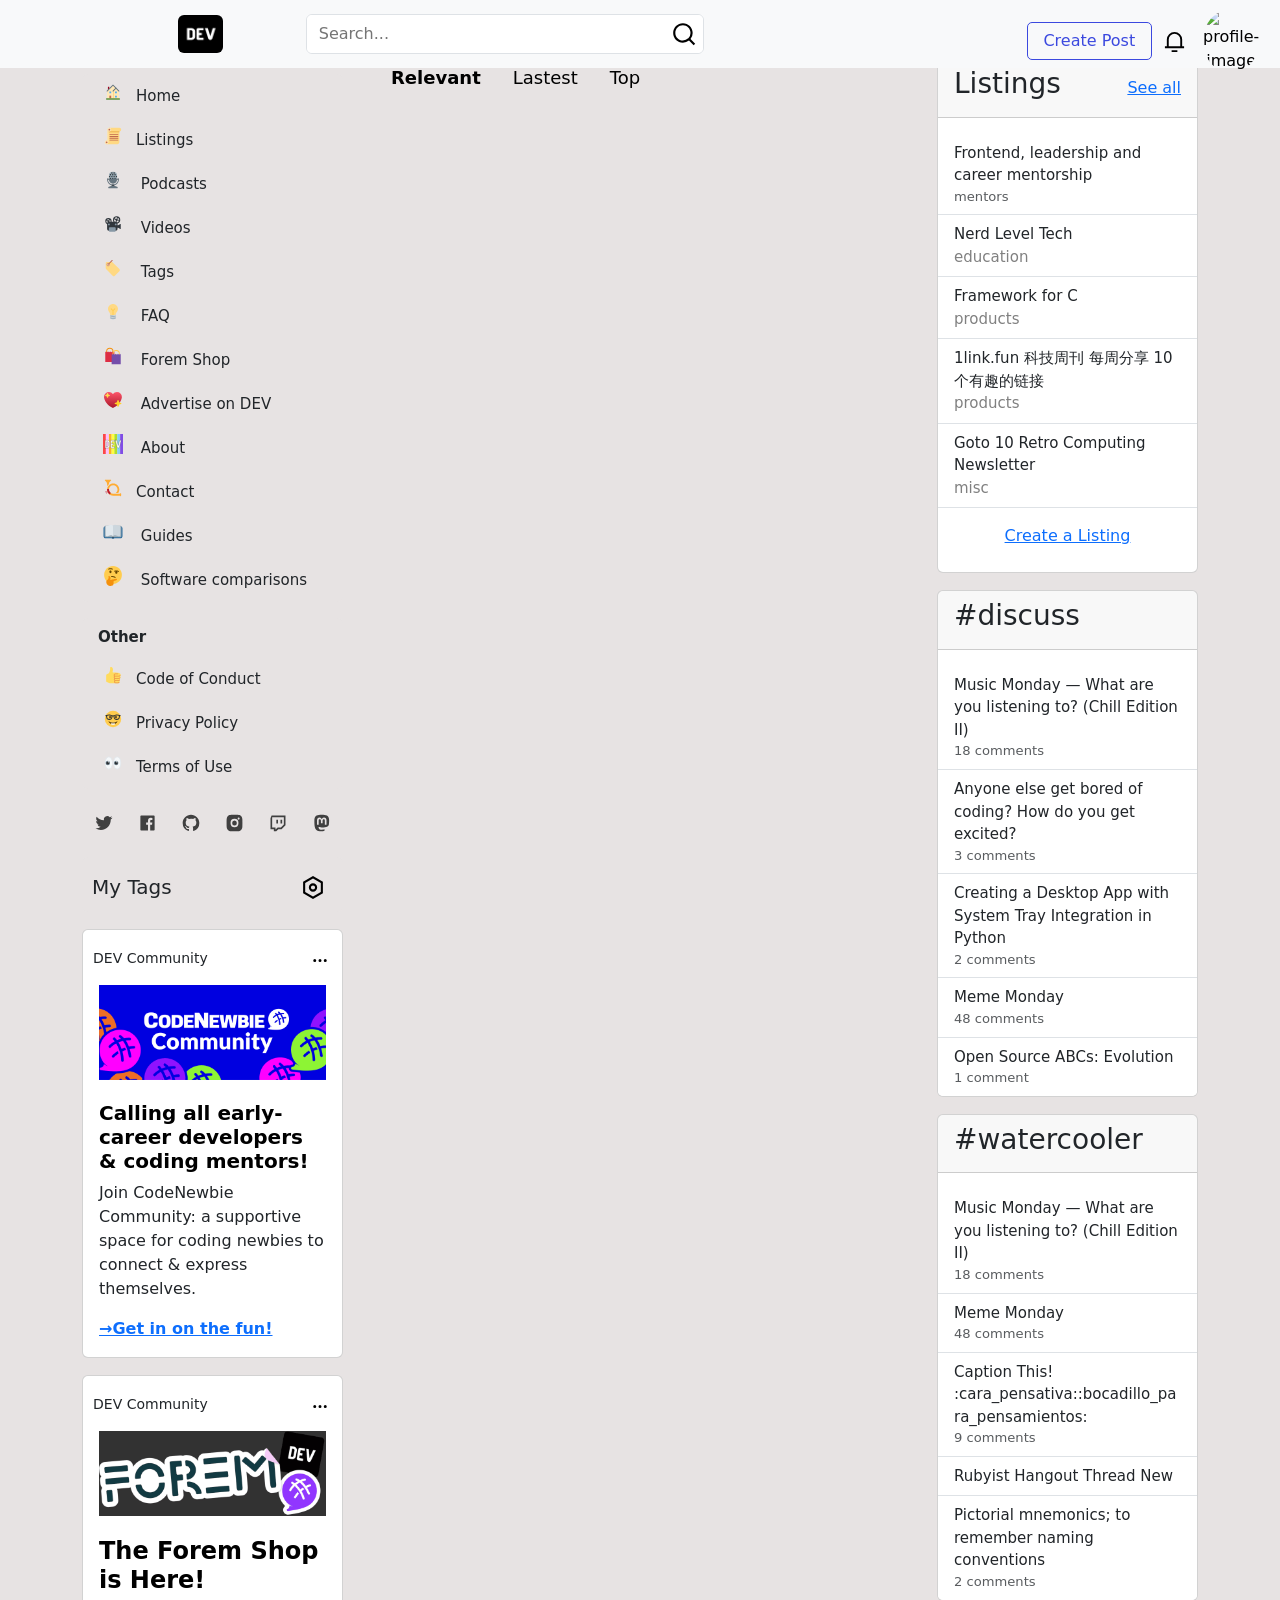
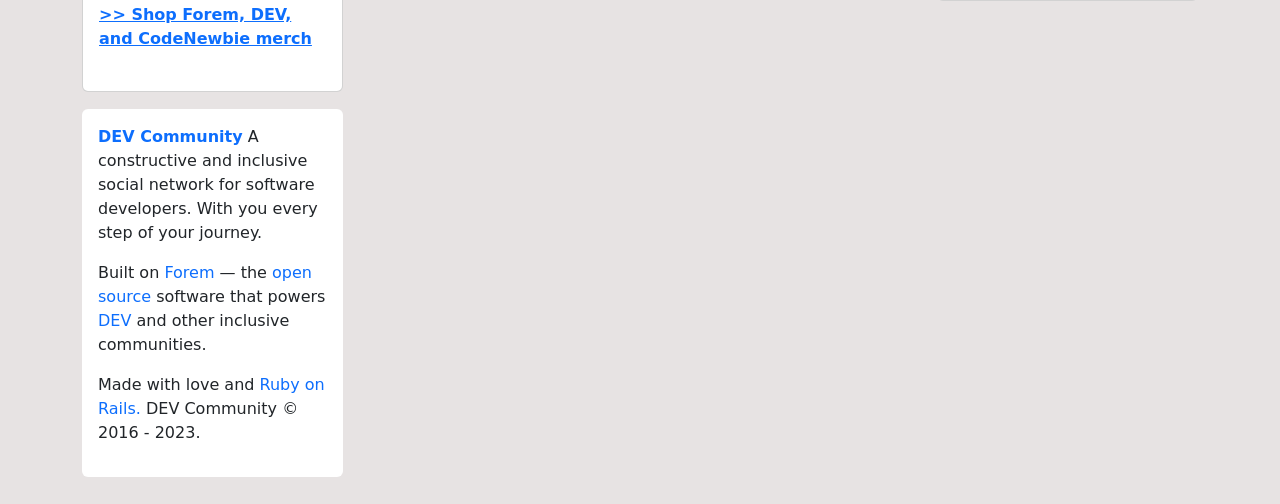
==== commit 90eaeb94: "final change" ====
--- a/index.html
+++ b/index.html
@@ -1,702 +1,711 @@
-<!DOCTYPE html>
-<html lang="en">
-
-<head>
-  <meta charset="UTF-8">
-  <meta name="viewport" content="width=device-width, initial-scale=1.0">
-  <title>DEV Community</title>
-  <link rel="shortcut icon" href="./Images/icon_dev.png">
-  <link rel="stylesheet" href="./Styles/styles.css">
-  <link rel="stylesheet" href="./Styles/asidemenu.css">
-  <link rel="stylesheet" href="./Styles/listings.css">
-  <link rel="stylesheet" href="./sidebar.css">
-  <link rel="stylesheet" href="./Styles/main-cards.css">
-  <link rel="stylesheet" href="./Styles/socialmedia.css"> 
-  <link rel="stylesheet" href="./Styles/nav-style.css">
-
-  <!-- Fonts -->
-  <link rel="preconnect" href="https://fonts.googleapis.com">
-  <link rel="preconnect" href="https://fonts.gstatic.com" crossorigin>
-  <link
-    href="https://fonts.googleapis.com/css2?family=Montserrat:wght@500;600;700&family=Roboto+Mono:wght@600&family=Roboto:wght@400;500;700&display=swap"
-    rel="stylesheet">
-  <!-- Bootstrap -->
-  <link href="https://cdn.jsdelivr.net/npm/bootstrap@5.3.1/dist/css/bootstrap.min.css" rel="stylesheet"
-    integrity="sha384-4bw+/aepP/YC94hEpVNVgiZdgIC5+VKNBQNGCHeKRQN+PtmoHDEXuppvnDJzQIu9" crossorigin="anonymous">
-  <link rel="stylesheet" href="Styles/styles.css">
-</head>
-
-<body>
-  <header>
-    <nav class="navbar fixed-top container-fluid bg-body-tertiary d-flex flex-column">
-      <!-- ------------LEFT NAV PART ------------ -->
-      <div class="container-fluid d-flex px-5">
-  
-        <section class="left-navbar__section d-flex justify-content-start">
-          <img class="btn burguer__aside__off d-md-none" type="button" data-bs-toggle="offcanvas"
-        data-bs-target="#offcanvasScrolling" aria-controls="offcanvasScrolling" src="./Images/svg0.svg" alt="Menú">
-
-          <button class="ms-5 col-5 home-logo__button border-0 bg-transparent">
-            <a href="index.html"><img
-              class="rounded"
-              src="./Images/icon_dev.png"
-              alt="Dev To"
-              height="38px"
-              width="45px"
-            /></a>
-          </button>
-
-          <div
-            class="navbar-search__container bg-white border border-secondary-emphasis rounded d-none d-sm-none d-md-inline d-lg-inline d-xl-inline d-xxl-inline"
-          >
-            <form class="d-flex" role="search">
-              <input
-                type="text"
-                class="search-form-control me-2 border-0"
-                placeholder="  Search..."
-                aria-label="Search"
-                aria-label="btnGroup"
-                id="searchQueriesContent"
-              />
-              <button
-                class="search-icon__button action-nav-icon__button"
-                type="button"
-                id="searchButton"
-              >
-                <svg
-                  xmlns="http://www.w3.org/2000/svg"
-                  viewBox="0 0 24 24"
-                  role="img"
-                  aria-labelledby="a5ckntzcr0le9czo6j8bpf7av1sfpy5c"
-                  class="search-icon"
-                >
-                  <title id="a5ckntzcr0le9czo6j8bpf7av1sfpy5c">Search</title>
-                  <path
-                    d="M18.031 16.617l4.283 4.282-1.415 1.415-4.282-4.283A8.96 8.96 0 0111 20c-4.968 0-9-4.032-9-9s4.032-9 9-9 9 4.032 9 9a8.96 8.96 0 01-1.969 5.617zm-2.006-.742A6.977 6.977 0 0018 11c0-3.868-3.133-7-7-7-3.868 0-7 3.132-7 7 0 3.867 3.132 7 7 7a6.977 6.977 0 004.875-1.975l.15-.15z"
-                  ></path>
-                </svg>
-              </button>
-            </form>
-          </div>
-        </section>
-
-        <!-- ------------RIGHT NAV PART ------------ -->
-
-        <section
-          class="right-navbar__section flex-d flex-column justify-content-start"
-        >
-          <button
-            class="search-icon-right__button action-nav-icon__button border-0 d-sm-inline d-md-none d-lg-none d-xl-none d-xxl-none"
-            type="submit"
-          >
-            <svg
-              xmlns="http://www.w3.org/2000/svg"
-              viewBox="0 0 24 24"
-              role="img"
-              aria-labelledby="a5ckntzcr0le9czo6j8bpf7av1sfpy5c"
-              class="search-icon"
-            >
-              <!--action-notification__icon-->
-              <title id="a5ckntzcr0le9czo6j8bpf7av1sfpy5c">Search</title>
-              <path
-                d="M18.031 16.617l4.283 4.282-1.415 1.415-4.282-4.283A8.96 8.96 0 0111 20c-4.968 0-9-4.032-9-9s4.032-9 9-9 9 4.032 9 9a8.96 8.96 0 01-1.969 5.617zm-2.006-.742A6.977 6.977 0 0018 11c0-3.868-3.133-7-7-7-3.868 0-7 3.132-7 7 0 3.867 3.132 7 7 7a6.977 6.977 0 004.875-1.975l.15-.15z"
-              ></path>
-            </svg>
-          </button>
-          <button
-            type="button"
-            id="create_post_button"
-            class="create-post__button action-create-post__button btn-outline-primary d-none d-sm-none d-md-inline d-lg-inline d-xl-inline d-xxl-inline"
-          >
-            Create Post
-          </button>
-          <button
-            class="notification-icon__button action-nav-icon__button"
-            type="submit"
-          >
-            <svg
-              xmlns="http://www.w3.org/2000/svg"
-              viewBox="0 0 24 24"
-              role="img"
-              aria-labelledby="ailt444i8ov0hrk8hwcfn8t1zbztk86r"
-              class="notification-icon"
-            >
-              <title id="ailt444i8ov0hrk8hwcfn8t1zbztk86r">
-                Notifications
-              </title>
-              <path
-                d="M20 17h2v2H2v-2h2v-7a8 8 0 1116 0v7zm-2 0v-7a6 6 0 10-12 0v7h12zm-9 4h6v2H9v-2z"
-              ></path>
-            </svg>
-          </button>
-        </section>
-      </div>
-    </nav>
-  </header>
-
-  <div class="container">
-    <div class="row">
-      <aside class="principal__container d-none col-3 d-md-block mt-5">
-        <div class="reaction-principal__container d-md-block d-none">
-          <ul class="reaction-section justify-content-start flex-grow-1 p-0">
-            <div class="list-group">
-              <a href="index.html" class="item-grey list-group-item list-group-item-action border-0"><img class="icons__list__burgueroff"
-                  src="./Images/icons/casa.svg" alt="Home">Home</a>
-              <a href="#" class="item-grey list-group-item list-group-item-action border-0"><img class="icons__list__burgueroff"
-                  src="./Images/icons/documento.svg" alt="listicon">Listings</a>
-              <a href="#" class="item-grey list-group-item list-group-item-action border-0"><img class="icons__list__burgueroff"
-                  src="./Images/icons/micro╠üfono.svg" alt="microphoneicon"> Podcasts</a>
-              <a href="#" class="item-grey list-group-item list-group-item-action border-0"><img class="icons__list__burgueroff"
-                  src="./Images/icons/video.svg" alt="videoicon"> Videos</a>
-              <a href="#" class="item-grey list-group-item list-group-item-action border-0"><img class="icons__list__burgueroff"
-                  src="./Images/icons/etiqueta.svg" alt="tagicon"> Tags</a>
-              <a href="#" class="item-grey list-group-item list-group-item-action border-0"><img class="icons__list__burgueroff"
-                  src="./Images/icons/foco.svg" alt="faqicon"> FAQ</a>
-              <a href="#" class="item-grey list-group-item list-group-item-action border-0"><img class="icons__list__burgueroff"
-                  src="./Images/icons/compras.svg" alt="shopicon"> Forem Shop</a>
-              <a href="#" class="item-grey list-group-item list-group-item-action border-0"><img class="icons__list__burgueroff"
-                  src="./Images/icons/corazon.svg" alt="hearticon"> Advertise on DEV</a>
-              <a href="#" class="item-grey list-group-item list-group-item-action border-0"><img class="icons__list__burgueroff"
-                  src="./Images/icons/dev.svg" alt="devicon"> About</a>
-              <a href="#" class="item-grey list-group-item list-group-item-action border-0"><img class="icons__list__burgueroff"
-                  src="./Images/icons/trompetilla.svg" alt="soundicon">Contact</a>
-              <a href="#" class="item-grey list-group-item list-group-item-action border-0"><img class="icons__list__burgueroff"
-                  src="./Images/icons/libro.svg" alt="bookicon"> Guides</a>
-              <a href="#" class="item-grey list-group-item list-group-item-action border-0"><img class="icons__list__burgueroff"
-                  src="./Images/icons/pensando.svg" alt="faceicon"> Software comparisons</a>
-            </div>
-            <div class="list-group">
-              <strong class="item-grey list-group-item text-dark border-0">Other</strong>
-              <a href="#" class="item-grey list-group-item list-group-item-action border-0"><img class="icons__list__burgueroff"
-                  src="./Images/icons/pulgar.svg">Code of Conduct</a>
-              <a href="#" class="item-grey list-group-item list-group-item-action border-0"><img class="icons__list__burgueroff"
-                  src="./Images/icons/cara-lentes.svg">Privacy Policy</a>
-              <a href="#" class="item-grey list-group-item list-group-item-action border-0"><img class="icons__list__burgueroff"
-                  src="./Images/icons/ojos.svg">Terms of Use</a>
-            </div>
-            <!-- ------------Inicia sección de Social Media ------------------- -->
-            <div class="social-media__container list-group list-group-horizontal">
-              <a class="media__link btn btn-outline-primary border-0" href="https://twitter.com/thepracticaldev" target="_blank" role="button"><img
-                  src="./Images/icons/twitter black.svg" class="media__color" style="width: 100%;"></a>
-              <a class="media__link btn btn-outline-primary border-0" href="https://www.facebook.com/thepracticaldev" target="_blank" role="button"><img src="./Images/icons/facebook.svg" style="width: 100%;"></a>
-              <a class="media__link btn btn-outline-primary border-0" href="https://github.com/forem" role="button"><img
-                  src="./Images/icons/git.svg" style="width: 100%;"></a>
-              <a class="media__link btn btn-outline-primary border-0" href="https://www.instagram.com/thepracticaldev/" target="_blank" role="button"><img src="./Images/icons/insta.svg" style="width: 100%;"></a>
-              <a class="media__link btn btn-outline-primary border-0" href="https://www.twitch.tv/thepracticaldev" target="_blank" role="button"><img src="./Images/icons/svg25.svg" style="width: 100%;"></a>
-              <a class="media__link btn btn-outline-primary border-0" href="https://fosstodon.org/@thepracticaldev" target="_blank" role="button"><img src="./Images/icons/m.svg" style="width: 100%;"></a>
-            </div>
-          </ul>
-          <div class="item-grey card border-0 my-tags">
-            <div class="card__title-devcommunity item-grey">
-              <h5 class="card__title-tag ">My Tags</h5>
-              <img src="/Images/icons/hexa╠ügono.svg" class="card__image svg__tag" alt="" style="width: 40px;">
-            </div>
-          </div>
-      
-        </div>
-        <div class="card">
-          <div class="card__title-devcommunity">
-            <p>DEV Community</p>
-            <img src="/Images/sidebar/dots.svg" class="card__image" alt="">
-          </div>
-          <img src="/Images/sidebar/CodeNewbieCommunity.png" class="ps-3 pe-3 card__image" alt="CodeNewbieCommunity">
-          <div class="card-body">
-            <h5 class="card-title">Calling all early-career developers & coding mentors!</h5>
-            <p class="card-text">Join CodeNewbie Community: a supportive space for coding newbies to connect & express themselves.</p>
-            <a class="card__anchor-text">→Get in on the fun!</a>
-          </div>
-        </div>
-        <div class="card mt-3">
-          <div class="card__title-devcommunity">
-            <p>DEV Community</p>
-            <img src="/Images/sidebar/dots.svg" class="card__image" alt="">
-          </div>
-          <img src="/Images/sidebar/ForemDev.png" class="ps-3 pe-3 card__image" alt="ForemDev">
-          <div class="card-body mb-4">
-            <h4 class="card-title">The Forem Shop is Here!</h4>
-            <a class="card__anchor-text">>> Shop Forem, DEV, and CodeNewbie merch</a>
-          </div>
-        </div>
-  
-        <div class="card border-0 mt-3">
-          <div class="card-body">
-            <p class="card-text"><a class="card__anchor-text anchor-decoration">DEV Community</a> A constructive and inclusive social network for software developers. With you every step of your journey.</p>
-            <p class="card-text">Built on <a class="anchor-decoration" href="">Forem</a> — the <a class="anchor-decoration" href="">open source</a> software that powers <a class="anchor-decoration" href="">DEV</a> and other inclusive communities.</p>
-            <p class="class">Made with love and <a class="anchor-decoration" href="">Ruby on Rails.</a> DEV Community © 2016 - 2023.</p>
-          </div>
-        </div>
-      </aside>
-
-
-      <div class="offcanvas offcanvas-start" data-bs-scroll="true" data-bs-backdrop="false" tabindex="-1"
-          id="offcanvasScrolling" aria-labelledby="offcanvasScrollingLabel">
-          <div class="offcanvas-header">
-            <h3 class="offcanvas-title title__burguer" id="offcanvasScrollingLabel">DEV Community</h3>
-            <button type="button" class="btn-close" data-bs-dismiss="offcanvas" aria-label="Close"></button>
-          </div>
-          <div class="offcanvas-body">
-            <ul class="justify-content-start flex-grow-1 p-0">
-              <div class="list-group">
-                <a href="#" class="list-group-item list-group-item-action border-0"><img class="icons__list__burgueroff"
-                    src="./Images/icons/casa.svg" alt="Home">Home</a>
-                <a href="#" class="list-group-item list-group-item-action border-0"><img class="icons__list__burgueroff"
-                    src="./Images/icons/documento.svg" alt="listicon">Listings</a>
-                <a href="#" class="list-group-item list-group-item-action border-0"><img class="icons__list__burgueroff"
-                    src="./Images/icons/micro╠üfono.svg" alt="microphoneicon"> Podcasts</a>
-                <a href="#" class="list-group-item list-group-item-action border-0"><img class="icons__list__burgueroff"
-                    src="./Images/icons/video.svg" alt="videoicon"> Videos</a>
-                <a href="#" class="list-group-item list-group-item-action border-0"><img class="icons__list__burgueroff"
-                    src="./Images/icons/etiqueta.svg" alt="tagicon"> Tags</a>
-                <a href="#" class="list-group-item list-group-item-action border-0"><img class="icons__list__burgueroff"
-                    src="./Images/icons/foco.svg" alt="faqicon"> FAQ</a>
-                <a href="#" class="list-group-item list-group-item-action border-0"><img class="icons__list__burgueroff"
-                    src="./Images/icons/compras.svg" alt="shopicon"> Forem Shop</a>
-                <a href="#" class="list-group-item list-group-item-action border-0"><img class="icons__list__burgueroff"
-                    src="./Images/icons/corazon.svg" alt="hearticon"> Advertise on DEV</a>
-                <a href="#" class="list-group-item list-group-item-action border-0"><img class="icons__list__burgueroff"
-                    src="./Images/icons/dev.svg" alt="devicon"> About</a>
-                <a href="#" class="list-group-item list-group-item-action border-0"><img class="icons__list__burgueroff"
-                    src="./Images/icons/trompetilla.svg" alt="soundicon">Contact</a>
-                <a href="#" class="list-group-item list-group-item-action border-0"><img class="icons__list__burgueroff"
-                    src="./Images/icons/libro.svg" alt="bookicon"> Guides</a>
-                <a href="#" class="list-group-item list-group-item-action border-0"><img class="icons__list__burgueroff"
-                    src="./Images/icons/pensando.svg" alt="faceicon"> Software comparisons</a>
-              </div>
-              <div class="list-group">
-                <strong class="list-group-item text-dark border-0">Other</strong>
-                <a href="#" class="list-group-item list-group-item-action border-0"><img class="icons__list__burgueroff"
-                    src="./Images/icons/pulgar.svg">Code of Conduct</a>
-                <a href="#" class="list-group-item list-group-item-action border-0"><img class="icons__list__burgueroff"
-                    src="./Images/icons/cara-lentes.svg">Privacy Policy</a>
-                <a href="#" class="list-group-item list-group-item-action border-0"><img class="icons__list__burgueroff"
-                    src="./Images/icons/ojos.svg">Terms of Use</a>
-              </div>
-
-              <!-- ------------Inicia sección de Social Media ------------------- -->
-              <div class="list-group list-group-horizontal">
-                <a class="btn btn-outline-primary border-0" href="https://twitter.com/thepracticaldev"
-                  role="button"><img src="./Images/icons/twitter black.svg" style="width: 100%;"></a>
-                <a class="btn btn-outline-primary border-0" href="https://www.facebook.com/thepracticaldev"
-                  role="button"><img src="./Images/icons/facebook.svg" style="width: 100%;"></a>
-                <a class="btn btn-outline-primary border-0" href="https://github.com/forem" role="button"><img
-                    src="./Images/icons/git.svg" style="width: 100%;"></a>
-                <a class="btn btn-outline-primary border-0" href="https://www.instagram.com/thepracticaldev/"
-                  role="button"><img src="./Images/icons/insta.svg" style="width: 100%;"></a>
-                <a class="btn btn-outline-primary border-0" href="https://www.twitch.tv/thepracticaldev"
-                  role="button"><img src="./Images/icons/svg25.svg" style="width: 100%;"></a>
-                <a class="btn btn-outline-primary border-0" href="https://fosstodon.org/@thepracticaldev"
-                  role="button"><img src="./Images/icons/m.svg" style="width: 100%;"></a>
-              </div>
-            </ul>
-            <!-- -------------Finaliza sección de Social Media ------------------ -->
-          </div>
-        </div>
-
-      <main class="card__container col-12 col-md-9 col-lg-6 mt-5">
-        <div class="card text-center border-0 item-grey">
-          <div class="card-border card-header item-grey">
-            <ul class="nav nav-pills card-header-pills">
-              <li class="nav-item rounded-2">
-                <a class="item-new nav-link" href="#"><strong>Relevant</strong></a>
-              </li>
-              <li class="nav-item">
-                <a class="item-new nav-link" href="#">Lastest</a>
-              </li>
-              <li class="nav-item">
-                <a class="item-new nav-link" href="#">Top</a>
-              </li>
-            </ul>
-          </div>
-
-        </div>
-        <!--Card Body Start-->
-        <!--Card Body Start-->
-        <!--Card Body Start-->
-        <!--Card Body Start-->
-        <div id="cards-container">
-        <!-- <div class="card-body" id="card-body--container">
-          <div class="card mb-3" id="resumen">
-            <a href="./Post/indexPs.html" id="enlace">
-              <img
-                src="https://res.cloudinary.com/practicaldev/image/fetch/s--xrBVL0I0--/c_imagga_scale,f_auto,fl_progressive,h_420,q_auto,w_1000/https://dev-to-uploads.s3.amazonaws.com/uploads/articles/he9jeudt1gebya1cahz3.jpg"
-                class="card-img-top" alt="...">
-            </a>
-            <div class="card-body">
-              <div class="card__top d-flex">
-                <div class="card__top-meta">
-                  <div class="card__top-autor-pic">
-                    <a href="" class="card__top-autor-avatar">
-                      <img
-                        src="https://res.cloudinary.com/practicaldev/image/fetch/s--JayWOFF7--/c_fill,f_auto,fl_progressive,h_50,q_auto,w_50/https://dev-to-uploads.s3.amazonaws.com/uploads/user/profile_image/23695/129887f7-57e5-49b8-84ac-482361194daf.JPG"
-                        alt="" class="card__top-avatar-image rounded-circle">
-                    </a>
-                  </div>
-                </div>
-
-                <div class="card__top-info">
-                  <ul class="card__top-list list-unstyled">
-                    <li class="card__top-name"><p id="card_top_p"><strong id="strong_name">Srikanth</strong> for <strong id="strong_teamName">svemaraju.github.io</strong></p></li>
-                    <li class="card__top-date">Aug 3 (5 days ago)</li>
-                  </ul>
-
-                </div>
-              </div>
-              <a href="./Post/indexPs.html" class="card-title-link text-decoration-none">
-                <h2 class="card-title">Start by writing messy code</h2>
-              </a>
-
-
-              <ul class="card__tags d-flex flex-wrap list-unstyled">
-                <li class="card__tag me-2"><a id="card_tag_link" href="#" class="text-decoration-none card__tag-color">#programming</a>
-                </li>
-                <li class="card__tag me-2"><a href="#" class="text-decoration-none card__tag-color">#webdev</a></li>
-                <li class="card__tag me-2"><a href="#" class="text-decoration-none card__tag-color">#python</a></li>
-                <li class="card__tag me-2"><a href="#" class="text-decoration-none card__tag-color">#career</a></li>
-              </ul>
-
-              <div class="interaction__container d-flex justify-content-between">
-
-                <ul class="card__reactions d-flex flex-wrap list-unstyled">
-                  <li class="card__reaction"><img
-                      src="https://dev.to/assets/sparkle-heart-5f9bee3767e18deb1bb725290cb151c25234768a0e9a2bd39370c382d02920cf.svg"
-                      alt="" class="card__reaction-icon"></li>
-                  <li class="card__reaction"><img
-                      src="https://dev.to/assets/multi-unicorn-b44d6f8c23cdd00964192bedc38af3e82463978aa611b4365bd33a0f1f4f3e97.svg"
-                      alt=""></li>
-                  <li class="card__reaction"><img
-                      src="https://dev.to/assets/exploding-head-daceb38d627e6ae9b730f36a1e390fca556a4289d5a41abb2c35068ad3e2c4b5.svg"
-                      alt=""></li>
-                  <li class="card__reaction"><img
-                      src="https://dev.to/assets/raised-hands-74b2099fd66a39f2d7eed9305ee0f4553df0eb7b4f11b01b6b1b499973048fe5.svg"
-                      alt=""></li>
-                  <li class="card__reaction"><img
-                      src="https://dev.to/assets/fire-f60e7a582391810302117f987b22a8ef04a2fe0df7e3258a5f49332df1cec71e.svg"
-                      alt=""></li>
-                  <li class="card__reaction-text d-none d-md-block mx-2">46 reactions</li>
-                </ul>
-
-                <ul class="card__coments d-flex flex-wrap list-unstyled">
-                  <li class="card__coment-icon"><img id="card_comment_icon_img" src="./Images/coments.svg" alt=""></li>
-                  <li class="card__coment-number">5</li>
-                  <li class="card__coment-text d-none d-md-block mx-2">Comments</li>
-                </ul>
-
-                <ul class="card__read-save d-flex flex-wrap list-unstyled">
-                  <li class="card__read"><small id="small_card_read" class="text-body-secondary">4 min read</small></li>
-                  <li class="card__save"><img id="card_save_img" src="./Images/save-post.svg" alt=""></li>
-                </ul>
-              </div>
-
-            </div>
-          </div>
-        </div>
-
-
-        <div class="card-body">
-          <div class="card mb-3" id="resumen">
-            <div class="card-body">
-              <div class="card__top d-flex">
-                <div class="card__top-meta">
-                  <div class="card__top-autor-pic">
-                    <a href="" class="card__top-autor-avatar">
-                      <img
-                        src="https://res.cloudinary.com/practicaldev/image/fetch/s--POeAtDbF--/c_fill,f_auto,fl_progressive,h_90,q_auto,w_90/https://dev-to-uploads.s3.amazonaws.com/uploads/user/profile_image/1132933/80dc694e-3e7c-4e26-a083-a065ae27c0d4.png"
-                        alt="" class="card__top-avatar-image rounded-circle">
-                    </a>
-                  </div>
-                </div>
-
-                <div class="card__top-info">
-                  <ul class="card__top-list list-unstyled">
-                    <li class="card__top-name"><strong>Super</strong></li>
-                    <li class="card__top-date">Aug 8 (1 day ago)</li>
-                  </ul>
-
-                </div>
-              </div>
-              <a href="#" class="card-title-link text-decoration-none">
-                <h2 class="card-title">Utilizing VisX for React Data Visualization</h2>
-              </a>
-
-
-              <ul class="card__tags d-flex flex-wrap list-unstyled">
-                <li class="card__tag me-2"><a href="#" class="text-decoration-none card__tag-color">#react</a></li>
-                <li class="card__tag me-2"><a href="#" class="text-decoration-none card__tag-color">#webdev</a></li>
-                <li class="card__tag me-2"><a href="#" class="text-decoration-none card__tag-color">#javascript</a></li>
-                <li class="card__tag me-2"><a href="#" class="text-decoration-none card__tag-color">#beginners</a></li>
-              </ul>
-
-              <div class="interaction__container d-flex justify-content-between">
-
-                <ul class="card__reactions d-flex flex-wrap list-unstyled">
-                  <li class="card__reaction"><img
-                      src="https://dev.to/assets/sparkle-heart-5f9bee3767e18deb1bb725290cb151c25234768a0e9a2bd39370c382d02920cf.svg"
-                      alt="" class="card__reaction-icon"></li>
-                  <li class="card__reaction"><img
-                      src="https://dev.to/assets/multi-unicorn-b44d6f8c23cdd00964192bedc38af3e82463978aa611b4365bd33a0f1f4f3e97.svg"
-                      alt=""></li>
-                  <li class="card__reaction"><img
-                      src="https://dev.to/assets/exploding-head-daceb38d627e6ae9b730f36a1e390fca556a4289d5a41abb2c35068ad3e2c4b5.svg"
-                      alt=""></li>
-                  <li class="card__reaction"><img
-                      src="https://dev.to/assets/raised-hands-74b2099fd66a39f2d7eed9305ee0f4553df0eb7b4f11b01b6b1b499973048fe5.svg"
-                      alt=""></li>
-                  <li class="card__reaction"><img
-                      src="https://dev.to/assets/fire-f60e7a582391810302117f987b22a8ef04a2fe0df7e3258a5f49332df1cec71e.svg"
-                      alt=""></li>
-                  <li class="card__reaction-text d-none d-md-block mx-2">46 reactions</li>
-                </ul>
-
-                <ul class="card__coments d-flex flex-wrap list-unstyled">
-                  <li class="card__coment-icon"><img src="./Images/coments.svg" alt=""></li>
-                  <li class="card__coment-number">5</li>
-                  <li class="card__coment-text d-none d-md-block mx-2">Comments</li>
-                </ul>
-
-                <ul class="card__read-save d-flex flex-wrap list-unstyled">
-                  <li class="card__read"><small class="text-body-secondary">4 min read</small></li>
-                  <li class="card__save"><img src="./Images/save-post.svg" alt=""></li>
-                </ul>
-              </div>
-
-            </div>
-          </div>
-        </div>
-      
-
-        <div class="card-body">
-          <div class="card mb-3" id="resumen">
-            <div class="card-body">
-              <div class="card__top d-flex">
-                <div class="card__top-meta">
-                  <div class="card__top-autor-pic">
-                    <a href="" class="card__top-autor-avatar">
-                      <img
-                        src="https://res.cloudinary.com/practicaldev/image/fetch/s--JayWOFF7--/c_fill,f_auto,fl_progressive,h_50,q_auto,w_50/https://dev-to-uploads.s3.amazonaws.com/uploads/user/profile_image/23695/129887f7-57e5-49b8-84ac-482361194daf.JPG"
-                        alt="" class="card__top-avatar-image rounded-circle">
-                    </a>
-                  </div>
-                </div>
-
-                <div class="card__top-info">
-                  <ul class="card__top-list list-unstyled">
-                    <li class="card__top-name"><strong>Srikanth</strong> for <strong>svemaraju.github.io</strong></li>
-                    <li class="card__top-date">Aug 3 (5 days ago)</li>
-                  </ul>
-
-                </div>
-              </div>
-              <a href="#" class="card-title-link text-decoration-none">
-                <h2 class="card-title">Start by writing messy code</h2>
-              </a>
-
-
-              <ul class="card__tags d-flex flex-wrap list-unstyled">
-                <li class="card__tag me-2"><a href="#" class="text-decoration-none card__tag-color">#programming</a>
-                </li>
-                <li class="card__tag me-2"><a href="#" class="text-decoration-none card__tag-color">#webdev</a></li>
-                <li class="card__tag me-2"><a href="#" class="text-decoration-none card__tag-color">#python</a></li>
-                <li class="card__tag me-2"><a href="#" class="text-decoration-none card__tag-color">#career</a></li>
-              </ul>
-
-              <div class="interaction__container d-flex justify-content-between">
-
-                <ul class="card__reactions d-flex flex-wrap list-unstyled">
-                  <li class="card__reaction"><img
-                      src="https://dev.to/assets/sparkle-heart-5f9bee3767e18deb1bb725290cb151c25234768a0e9a2bd39370c382d02920cf.svg"
-                      alt="" class="card__reaction-icon"></li>
-                  <li class="card__reaction"><img
-                      src="https://dev.to/assets/multi-unicorn-b44d6f8c23cdd00964192bedc38af3e82463978aa611b4365bd33a0f1f4f3e97.svg"
-                      alt=""></li>
-                  <li class="card__reaction"><img
-                      src="https://dev.to/assets/exploding-head-daceb38d627e6ae9b730f36a1e390fca556a4289d5a41abb2c35068ad3e2c4b5.svg"
-                      alt=""></li>
-                  <li class="card__reaction"><img
-                      src="https://dev.to/assets/raised-hands-74b2099fd66a39f2d7eed9305ee0f4553df0eb7b4f11b01b6b1b499973048fe5.svg"
-                      alt=""></li>
-                  <li class="card__reaction"><img
-                      src="https://dev.to/assets/fire-f60e7a582391810302117f987b22a8ef04a2fe0df7e3258a5f49332df1cec71e.svg"
-                      alt=""></li>
-                  <li class="card__reaction-text d-none d-md-block mx-2">46 reactions</li>
-                </ul>
-
-                <ul class="card__coments d-flex flex-wrap list-unstyled">
-                  <li class="card__coment-icon"><img src="./Images/coments.svg" alt=""></li>
-                  <li class="card__coment-number">5</li>
-                  <li class="card__coment-text d-none d-md-block mx-2">Comments</li>
-                </ul>
-
-                <ul class="card__read-save d-flex flex-wrap list-unstyled">
-                  <li class="card__read"><small class="text-body-secondary">4 min read</small></li>
-                  <li class="card__save"><img src="./Images/save-post.svg" alt=""></li>
-                </ul>
-              </div>
-
-            </div>
-          </div>
-        </div>
-
-        <div class="card-body">
-          <div class="card mb-3" id="resumen">
-            <div class="card-body">
-              <div class="card__top d-flex">
-                <div class="card__top-meta">
-                  <div class="card__top-autor-pic">
-                    <a href="" class="card__top-autor-avatar">
-                      <img
-                        src="https://res.cloudinary.com/practicaldev/image/fetch/s--JayWOFF7--/c_fill,f_auto,fl_progressive,h_50,q_auto,w_50/https://dev-to-uploads.s3.amazonaws.com/uploads/user/profile_image/23695/129887f7-57e5-49b8-84ac-482361194daf.JPG"
-                        alt="" class="card__top-avatar-image rounded-circle">
-                    </a>
-                  </div>
-                </div>
-
-                <div class="card__top-info">
-                  <ul class="card__top-list list-unstyled">
-                    <li class="card__top-name"><strong>Srikanth</strong> for <strong>svemaraju.github.io</strong></li>
-                    <li class="card__top-date">Aug 3 (5 days ago)</li>
-                  </ul>
-
-                </div>
-              </div>
-              <a href="#" class="card-title-link text-decoration-none">
-                <h2 class="card-title">Start by writing messy code</h2>
-              </a>
-
-
-              <ul class="card__tags d-flex flex-wrap list-unstyled">
-                <li class="card__tag me-2"><a href="#" class="text-decoration-none card__tag-color">#programming</a>
-                </li>
-                <li class="card__tag me-2"><a href="#" class="text-decoration-none card__tag-color">#webdev</a></li>
-                <li class="card__tag me-2"><a href="#" class="text-decoration-none card__tag-color">#python</a></li>
-                <li class="card__tag me-2"><a href="#" class="text-decoration-none card__tag-color">#career</a></li>
-              </ul>
-
-              <div class="interaction__container d-flex justify-content-between">
-
-                <ul class="card__reactions d-flex flex-wrap list-unstyled">
-                  <li class="card__reaction"><img
-                      src="https://dev.to/assets/sparkle-heart-5f9bee3767e18deb1bb725290cb151c25234768a0e9a2bd39370c382d02920cf.svg"
-                      alt="" class="card__reaction-icon"></li>
-                  <li class="card__reaction"><img
-                      src="https://dev.to/assets/multi-unicorn-b44d6f8c23cdd00964192bedc38af3e82463978aa611b4365bd33a0f1f4f3e97.svg"
-                      alt=""></li>
-                  <li class="card__reaction"><img
-                      src="https://dev.to/assets/exploding-head-daceb38d627e6ae9b730f36a1e390fca556a4289d5a41abb2c35068ad3e2c4b5.svg"
-                      alt=""></li>
-                  <li class="card__reaction"><img
-                      src="https://dev.to/assets/raised-hands-74b2099fd66a39f2d7eed9305ee0f4553df0eb7b4f11b01b6b1b499973048fe5.svg"
-                      alt=""></li>
-                  <li class="card__reaction"><img
-                      src="https://dev.to/assets/fire-f60e7a582391810302117f987b22a8ef04a2fe0df7e3258a5f49332df1cec71e.svg"
-                      alt=""></li>
-                  <li class="card__reaction-text d-none d-md-block mx-2">46 reactions</li>
-                </ul>
-
-                <ul class="card__coments d-flex flex-wrap list-unstyled">
-                  <li class="card__coment-icon"><img src="./Images/coments.svg" alt=""></li>
-                  <li class="card__coment-number">5</li>
-                  <li class="card__coment-text d-none d-md-block mx-2">Comments</li>
-                </ul>
-
-                <ul class="card__read-save d-flex flex-wrap list-unstyled">
-                  <li class="card__read"><small class="text-body-secondary">4 min read</small></li>
-                  <li class="card__save"><img src="./Images/save-post.svg" alt=""></li>
-                </ul>
-              </div>
-
-            </div>
-          </div>
-        </div> -->
-      </div>
-      </main>
-      <!-----------------aside2b-------------------->
-      <aside class="d-none col-3 d-lg-block d-xl-block mt-5">
-        <div class="card Listings">
-          <div class="card-header d-flex justify-content-between">
-                  <h3 class="d-inline-flex align-items-center">Listings</h3>
-                  <a class="fw-medium fs-s d-inline-flex align-items-center" href="">See all</a>
-          </div>
-          <ul class="list-group list-group-flush">           
-          <li class="list-group-item"><a>
-                  <div>Frontend, leadership and career mentorship</div>
-                  <small class="text-body-secondary d-flex flex-column">mentors</small>
-              </a>
-          <li class="list-group-item">   
-              <a>
-                  <div>Nerd Level Tech</div>
-                  <div class="gray-div">education</div>
-              </a></li>
-          <li class="list-group-item">         
-              <a>
-                  <div>Framework for C</div>
-                  <div class="gray-div">products</div>
-              </a></li>         
-              <a>
-          <li class="list-group-item">
-                  <div>1link.fun 科技周刊 每周分享 10 个有趣的链接</div>
-                  <div class="gray-div">products</div>
-              </a></li>          
-              <a>
-          <li class="list-group-item">
-                  <div>Goto 10 Retro Computing Newsletter</div>
-                  <div class="gray-div">misc</div>
-              </a></li>          
-          <div>
-                  <a class="d-flex justify-content-center align-items-end p-3 fw-medium fs-s w-100">Create a Listing</a>
-          </div>
-          </ul>
-      </div>  
-        <div class="card d-none d-lg-block mt-3">
-          <div class="card-header">
-            <h3 class="aside_title">#discuss</h3>
-          </div>
-          <ul class="list-group list-group-flush">
-            <li class="list-group-item">
-              Music Monday — What are you listening to? (Chill Edition II)
-              <small class="text-body-secondary d-flex flex-column"> 18 comments</small>
-            </li>
-            <li class="list-group-item"> Anyone else get bored of coding? How do you get excited?
-              <small class="text-body-secondary  d-flex flex-column"> 3 comments</small>
-            </li>
-            <li class="list-group-item">Creating a Desktop App with System Tray Integration in Python
-              <small class="text-body-secondary d-flex flex-column"> 2 comments</small>
-            </li>
-            <li class="list-group-item">Meme Monday
-              <small class="text-body-secondary  d-flex flex-column"> 48 comments</small>
-            </li>
-            <li class="list-group-item"> Open Source ABCs: Evolution
-              <small class="text-body-secondary d-flex flex-column"> 1 comment</small>
-            </li>
-          </ul>
-        </div>
-        <div class="card d-flex align-items d-none d-lg-block mt-3">
-          <div class="card-header">
-            <h3>#watercooler</h3>
-          </div>
-          <ul class="list-group list-group-flush">
-            <li class="list-group-item">Music Monday — What are you listening to? (Chill Edition II)
-              <small class="text-body-secondary d-flex flex-column"> 18 comments</small>
-            </li>
-            <li class="list-group-item"> Meme Monday
-              <small class="text-body-secondary d-flex flex-column"> 48 comments</small>
-            </li>
-            <li class="list-group-item">Caption This! :cara_pensativa::bocadillo_para_pensamientos:
-              <small class="text-body-secondary d-flex flex-column"> 9 comments</small>
-            </li>
-            <li class="list-group-item">Rubyist Hangout Thread
-              New</li>
-            <li class="list-group-item"> Pictorial mnemonics; to remember naming conventions
-              <small class="text-body-secondary d-flex flex-column"> 2 comments</small>
-            </li>
-          </ul>
-        </div>
-      </aside>
-    </div>
-  </div>
-  <!-- Bootstrap -->
-  <script src="https://cdn.jsdelivr.net/npm/bootstrap@5.3.1/dist/js/bootstrap.bundle.min.js"
-    integrity="sha384-HwwvtgBNo3bZJJLYd8oVXjrBZt8cqVSpeBNS5n7C8IVInixGAoxmnlMuBnhbgrkm"
-    crossorigin="anonymous"></script>
-    <script src="./script.js"></script>
-</body>
+<!DOCTYPE html>
+<html lang="en">
+
+<head>
+  <meta charset="UTF-8">
+  <meta name="viewport" content="width=device-width, initial-scale=1.0">
+  <title>DEV Community</title>
+  <link rel="shortcut icon" href="./Images/icon_dev.png">
+  <link rel="stylesheet" href="./Styles/styles.css">
+  <link rel="stylesheet" href="./Styles/asidemenu.css">
+  <link rel="stylesheet" href="./Styles/listings.css">
+  <link rel="stylesheet" href="./sidebar.css">
+  <link rel="stylesheet" href="./Styles/main-cards.css">
+  <link rel="stylesheet" href="./Styles/socialmedia.css"> 
+  <link rel="stylesheet" href="./Styles/nav-style.css">
+
+  <!-- Fonts -->
+  <link rel="preconnect" href="https://fonts.googleapis.com">
+  <link rel="preconnect" href="https://fonts.gstatic.com" crossorigin>
+  <link
+    href="https://fonts.googleapis.com/css2?family=Montserrat:wght@500;600;700&family=Roboto+Mono:wght@600&family=Roboto:wght@400;500;700&display=swap"
+    rel="stylesheet">
+  <!-- Bootstrap -->
+  <link href="https://cdn.jsdelivr.net/npm/bootstrap@5.3.1/dist/css/bootstrap.min.css" rel="stylesheet"
+    integrity="sha384-4bw+/aepP/YC94hEpVNVgiZdgIC5+VKNBQNGCHeKRQN+PtmoHDEXuppvnDJzQIu9" crossorigin="anonymous">
+  <link rel="stylesheet" href="Styles/styles.css">
+</head>
+
+<body>
+  <header>
+    <nav class="navbar fixed-top container-fluid bg-body-tertiary d-flex flex-column">
+      <!-- ------------LEFT NAV PART ------------ -->
+      <div class="container-fluid d-flex px-5">
+  
+        <section class="left-navbar__section d-flex justify-content-start">
+          <img class="btn burguer__aside__off d-md-none" type="button" data-bs-toggle="offcanvas"
+        data-bs-target="#offcanvasScrolling" aria-controls="offcanvasScrolling" src="./Images/svg0.svg" alt="Menú">
+
+          <button class="ms-5 col-5 home-logo__button border-0 bg-transparent">
+            <a href="index.html"><img
+              class="rounded"
+              src="./Images/icon_dev.png"
+              alt="Dev To"
+              height="38px"
+              width="45px"
+            /></a>
+          </button>
+
+          <div
+            class="navbar-search__container bg-white border border-secondary-emphasis rounded d-none d-sm-none d-md-inline d-lg-inline d-xl-inline d-xxl-inline"
+          >
+            <form class="d-flex" role="search">
+              <input
+                type="text"
+                class="search-form-control me-2 border-0"
+                placeholder="  Search..."
+                aria-label="Search"
+                aria-label="btnGroup"
+                id="searchQueriesContent"
+              />
+              <button
+                class="search-icon__button action-nav-icon__button"
+                type="button"
+                id="searchButton"
+              >
+                <svg
+                  xmlns="http://www.w3.org/2000/svg"
+                  viewBox="0 0 24 24"
+                  role="img"
+                  aria-labelledby="a5ckntzcr0le9czo6j8bpf7av1sfpy5c"
+                  class="search-icon"
+                >
+                  <title id="a5ckntzcr0le9czo6j8bpf7av1sfpy5c">Search</title>
+                  <path
+                    d="M18.031 16.617l4.283 4.282-1.415 1.415-4.282-4.283A8.96 8.96 0 0111 20c-4.968 0-9-4.032-9-9s4.032-9 9-9 9 4.032 9 9a8.96 8.96 0 01-1.969 5.617zm-2.006-.742A6.977 6.977 0 0018 11c0-3.868-3.133-7-7-7-3.868 0-7 3.132-7 7 0 3.867 3.132 7 7 7a6.977 6.977 0 004.875-1.975l.15-.15z"
+                  ></path>
+                </svg>
+              </button>
+            </form>
+          </div>
+        </section>
+
+        <!-- ------------RIGHT NAV PART ------------ -->
+
+        <section
+          class="right-navbar__section flex-d flex-column justify-content-start"
+        >
+          <button
+            class="search-icon-right__button action-nav-icon__button border-0 d-sm-inline d-md-none d-lg-none d-xl-none d-xxl-none"
+            type="submit"
+          >
+            <svg
+              xmlns="http://www.w3.org/2000/svg"
+              viewBox="0 0 24 24"
+              role="img"
+              aria-labelledby="a5ckntzcr0le9czo6j8bpf7av1sfpy5c"
+              class="search-icon"
+            >
+              <!--action-notification__icon-->
+              <title id="a5ckntzcr0le9czo6j8bpf7av1sfpy5c">Search</title>
+              <path
+                d="M18.031 16.617l4.283 4.282-1.415 1.415-4.282-4.283A8.96 8.96 0 0111 20c-4.968 0-9-4.032-9-9s4.032-9 9-9 9 4.032 9 9a8.96 8.96 0 01-1.969 5.617zm-2.006-.742A6.977 6.977 0 0018 11c0-3.868-3.133-7-7-7-3.868 0-7 3.132-7 7 0 3.867 3.132 7 7 7a6.977 6.977 0 004.875-1.975l.15-.15z"
+              ></path>
+            </svg>
+          </button>
+          <button
+            type="button"
+            id="create_post_button"
+            class="create-post__button action-create-post__button btn-outline-primary d-none d-sm-none d-md-inline d-lg-inline d-xl-inline d-xxl-inline"
+          >
+            Create Post
+          </button>
+          <button
+            class="notification-icon__button action-nav-icon__button"
+            type="submit"
+          >
+            <svg
+              xmlns="http://www.w3.org/2000/svg"
+              viewBox="0 0 24 24"
+              role="img"
+              aria-labelledby="ailt444i8ov0hrk8hwcfn8t1zbztk86r"
+              class="notification-icon"
+            >
+              <title id="ailt444i8ov0hrk8hwcfn8t1zbztk86r">
+                Notifications
+              </title>
+              <path
+                d="M20 17h2v2H2v-2h2v-7a8 8 0 1116 0v7zm-2 0v-7a6 6 0 10-12 0v7h12zm-9 4h6v2H9v-2z"
+              ></path>
+            </svg>
+          </button>
+          <button class="profile-image__button" type="submit">
+            <img
+              src="https://ca.slack-edge.com/TCRFJBKB6-U05B0DK1HRB-65cf415bd3bc-512"
+              alt="profile-image"
+              class="profile-picture__image action-profile-picture__image rounded-circle"
+              width="35px"
+              height="35px"
+            />
+          </button>
+        </section>
+      </div>
+    </nav>
+  </header>
+
+  <div class="container">
+    <div class="row">
+      <aside class="principal__container d-none col-3 d-md-block mt-5">
+        <div class="reaction-principal__container d-md-block d-none">
+          <ul class="reaction-section justify-content-start flex-grow-1 p-0">
+            <div class="list-group">
+              <a href="index.html" class="item-grey list-group-item list-group-item-action border-0"><img class="icons__list__burgueroff"
+                  src="./Images/icons/casa.svg" alt="Home">Home</a>
+              <a href="#" class="item-grey list-group-item list-group-item-action border-0"><img class="icons__list__burgueroff"
+                  src="./Images/icons/documento.svg" alt="listicon">Listings</a>
+              <a href="#" class="item-grey list-group-item list-group-item-action border-0"><img class="icons__list__burgueroff"
+                  src="./Images/icons/micro╠üfono.svg" alt="microphoneicon"> Podcasts</a>
+              <a href="#" class="item-grey list-group-item list-group-item-action border-0"><img class="icons__list__burgueroff"
+                  src="./Images/icons/video.svg" alt="videoicon"> Videos</a>
+              <a href="#" class="item-grey list-group-item list-group-item-action border-0"><img class="icons__list__burgueroff"
+                  src="./Images/icons/etiqueta.svg" alt="tagicon"> Tags</a>
+              <a href="#" class="item-grey list-group-item list-group-item-action border-0"><img class="icons__list__burgueroff"
+                  src="./Images/icons/foco.svg" alt="faqicon"> FAQ</a>
+              <a href="#" class="item-grey list-group-item list-group-item-action border-0"><img class="icons__list__burgueroff"
+                  src="./Images/icons/compras.svg" alt="shopicon"> Forem Shop</a>
+              <a href="#" class="item-grey list-group-item list-group-item-action border-0"><img class="icons__list__burgueroff"
+                  src="./Images/icons/corazon.svg" alt="hearticon"> Advertise on DEV</a>
+              <a href="#" class="item-grey list-group-item list-group-item-action border-0"><img class="icons__list__burgueroff"
+                  src="./Images/icons/dev.svg" alt="devicon"> About</a>
+              <a href="#" class="item-grey list-group-item list-group-item-action border-0"><img class="icons__list__burgueroff"
+                  src="./Images/icons/trompetilla.svg" alt="soundicon">Contact</a>
+              <a href="#" class="item-grey list-group-item list-group-item-action border-0"><img class="icons__list__burgueroff"
+                  src="./Images/icons/libro.svg" alt="bookicon"> Guides</a>
+              <a href="#" class="item-grey list-group-item list-group-item-action border-0"><img class="icons__list__burgueroff"
+                  src="./Images/icons/pensando.svg" alt="faceicon"> Software comparisons</a>
+            </div>
+            <div class="list-group">
+              <strong class="item-grey list-group-item text-dark border-0">Other</strong>
+              <a href="#" class="item-grey list-group-item list-group-item-action border-0"><img class="icons__list__burgueroff"
+                  src="./Images/icons/pulgar.svg">Code of Conduct</a>
+              <a href="#" class="item-grey list-group-item list-group-item-action border-0"><img class="icons__list__burgueroff"
+                  src="./Images/icons/cara-lentes.svg">Privacy Policy</a>
+              <a href="#" class="item-grey list-group-item list-group-item-action border-0"><img class="icons__list__burgueroff"
+                  src="./Images/icons/ojos.svg">Terms of Use</a>
+            </div>
+            <!-- ------------Inicia sección de Social Media ------------------- -->
+            <div class="social-media__container list-group list-group-horizontal">
+              <a class="media__link btn btn-outline-primary border-0" href="https://twitter.com/thepracticaldev" target="_blank" role="button"><img
+                  src="./Images/icons/twitter black.svg" class="media__color" style="width: 100%;"></a>
+              <a class="media__link btn btn-outline-primary border-0" href="https://www.facebook.com/thepracticaldev" target="_blank" role="button"><img src="./Images/icons/facebook.svg" style="width: 100%;"></a>
+              <a class="media__link btn btn-outline-primary border-0" href="https://github.com/forem" role="button"><img
+                  src="./Images/icons/git.svg" style="width: 100%;"></a>
+              <a class="media__link btn btn-outline-primary border-0" href="https://www.instagram.com/thepracticaldev/" target="_blank" role="button"><img src="./Images/icons/insta.svg" style="width: 100%;"></a>
+              <a class="media__link btn btn-outline-primary border-0" href="https://www.twitch.tv/thepracticaldev" target="_blank" role="button"><img src="./Images/icons/svg25.svg" style="width: 100%;"></a>
+              <a class="media__link btn btn-outline-primary border-0" href="https://fosstodon.org/@thepracticaldev" target="_blank" role="button"><img src="./Images/icons/m.svg" style="width: 100%;"></a>
+            </div>
+          </ul>
+          <div class="item-grey card border-0 my-tags">
+            <div class="card__title-devcommunity item-grey">
+              <h5 class="card__title-tag ">My Tags</h5>
+              <img src="/Images/icons/hexa╠ügono.svg" class="card__image svg__tag" alt="" style="width: 40px;">
+            </div>
+          </div>
+      
+        </div>
+        <div class="card">
+          <div class="card__title-devcommunity">
+            <p>DEV Community</p>
+            <img src="/Images/sidebar/dots.svg" class="card__image" alt="">
+          </div>
+          <img src="/Images/sidebar/CodeNewbieCommunity.png" class="ps-3 pe-3 card__image" alt="CodeNewbieCommunity">
+          <div class="card-body">
+            <h5 class="card-title">Calling all early-career developers & coding mentors!</h5>
+            <p class="card-text">Join CodeNewbie Community: a supportive space for coding newbies to connect & express themselves.</p>
+            <a class="card__anchor-text">→Get in on the fun!</a>
+          </div>
+        </div>
+        <div class="card mt-3">
+          <div class="card__title-devcommunity">
+            <p>DEV Community</p>
+            <img src="/Images/sidebar/dots.svg" class="card__image" alt="">
+          </div>
+          <img src="/Images/sidebar/ForemDev.png" class="ps-3 pe-3 card__image" alt="ForemDev">
+          <div class="card-body mb-4">
+            <h4 class="card-title">The Forem Shop is Here!</h4>
+            <a class="card__anchor-text">>> Shop Forem, DEV, and CodeNewbie merch</a>
+          </div>
+        </div>
+  
+        <div class="card border-0 mt-3">
+          <div class="card-body">
+            <p class="card-text"><a class="card__anchor-text anchor-decoration">DEV Community</a> A constructive and inclusive social network for software developers. With you every step of your journey.</p>
+            <p class="card-text">Built on <a class="anchor-decoration" href="">Forem</a> — the <a class="anchor-decoration" href="">open source</a> software that powers <a class="anchor-decoration" href="">DEV</a> and other inclusive communities.</p>
+            <p class="class">Made with love and <a class="anchor-decoration" href="">Ruby on Rails.</a> DEV Community © 2016 - 2023.</p>
+          </div>
+        </div>
+      </aside>
+
+
+      <div class="offcanvas offcanvas-start" data-bs-scroll="true" data-bs-backdrop="false" tabindex="-1"
+          id="offcanvasScrolling" aria-labelledby="offcanvasScrollingLabel">
+          <div class="offcanvas-header">
+            <h3 class="offcanvas-title title__burguer" id="offcanvasScrollingLabel">DEV Community</h3>
+            <button type="button" class="btn-close" data-bs-dismiss="offcanvas" aria-label="Close"></button>
+          </div>
+          <div class="offcanvas-body">
+            <ul class="justify-content-start flex-grow-1 p-0">
+              <div class="list-group">
+                <a href="#" class="list-group-item list-group-item-action border-0"><img class="icons__list__burgueroff"
+                    src="./Images/icons/casa.svg" alt="Home">Home</a>
+                <a href="#" class="list-group-item list-group-item-action border-0"><img class="icons__list__burgueroff"
+                    src="./Images/icons/documento.svg" alt="listicon">Listings</a>
+                <a href="#" class="list-group-item list-group-item-action border-0"><img class="icons__list__burgueroff"
+                    src="./Images/icons/micro╠üfono.svg" alt="microphoneicon"> Podcasts</a>
+                <a href="#" class="list-group-item list-group-item-action border-0"><img class="icons__list__burgueroff"
+                    src="./Images/icons/video.svg" alt="videoicon"> Videos</a>
+                <a href="#" class="list-group-item list-group-item-action border-0"><img class="icons__list__burgueroff"
+                    src="./Images/icons/etiqueta.svg" alt="tagicon"> Tags</a>
+                <a href="#" class="list-group-item list-group-item-action border-0"><img class="icons__list__burgueroff"
+                    src="./Images/icons/foco.svg" alt="faqicon"> FAQ</a>
+                <a href="#" class="list-group-item list-group-item-action border-0"><img class="icons__list__burgueroff"
+                    src="./Images/icons/compras.svg" alt="shopicon"> Forem Shop</a>
+                <a href="#" class="list-group-item list-group-item-action border-0"><img class="icons__list__burgueroff"
+                    src="./Images/icons/corazon.svg" alt="hearticon"> Advertise on DEV</a>
+                <a href="#" class="list-group-item list-group-item-action border-0"><img class="icons__list__burgueroff"
+                    src="./Images/icons/dev.svg" alt="devicon"> About</a>
+                <a href="#" class="list-group-item list-group-item-action border-0"><img class="icons__list__burgueroff"
+                    src="./Images/icons/trompetilla.svg" alt="soundicon">Contact</a>
+                <a href="#" class="list-group-item list-group-item-action border-0"><img class="icons__list__burgueroff"
+                    src="./Images/icons/libro.svg" alt="bookicon"> Guides</a>
+                <a href="#" class="list-group-item list-group-item-action border-0"><img class="icons__list__burgueroff"
+                    src="./Images/icons/pensando.svg" alt="faceicon"> Software comparisons</a>
+              </div>
+              <div class="list-group">
+                <strong class="list-group-item text-dark border-0">Other</strong>
+                <a href="#" class="list-group-item list-group-item-action border-0"><img class="icons__list__burgueroff"
+                    src="./Images/icons/pulgar.svg">Code of Conduct</a>
+                <a href="#" class="list-group-item list-group-item-action border-0"><img class="icons__list__burgueroff"
+                    src="./Images/icons/cara-lentes.svg">Privacy Policy</a>
+                <a href="#" class="list-group-item list-group-item-action border-0"><img class="icons__list__burgueroff"
+                    src="./Images/icons/ojos.svg">Terms of Use</a>
+              </div>
+
+              <!-- ------------Inicia sección de Social Media ------------------- -->
+              <div class="list-group list-group-horizontal">
+                <a class="btn btn-outline-primary border-0" href="https://twitter.com/thepracticaldev"
+                  role="button"><img src="./Images/icons/twitter black.svg" style="width: 100%;"></a>
+                <a class="btn btn-outline-primary border-0" href="https://www.facebook.com/thepracticaldev"
+                  role="button"><img src="./Images/icons/facebook.svg" style="width: 100%;"></a>
+                <a class="btn btn-outline-primary border-0" href="https://github.com/forem" role="button"><img
+                    src="./Images/icons/git.svg" style="width: 100%;"></a>
+                <a class="btn btn-outline-primary border-0" href="https://www.instagram.com/thepracticaldev/"
+                  role="button"><img src="./Images/icons/insta.svg" style="width: 100%;"></a>
+                <a class="btn btn-outline-primary border-0" href="https://www.twitch.tv/thepracticaldev"
+                  role="button"><img src="./Images/icons/svg25.svg" style="width: 100%;"></a>
+                <a class="btn btn-outline-primary border-0" href="https://fosstodon.org/@thepracticaldev"
+                  role="button"><img src="./Images/icons/m.svg" style="width: 100%;"></a>
+              </div>
+            </ul>
+            <!-- -------------Finaliza sección de Social Media ------------------ -->
+          </div>
+        </div>
+
+      <main class="card__container col-12 col-md-9 col-lg-6 mt-5">
+        <div class="card text-center border-0 item-grey">
+          <div class="card-border card-header item-grey">
+            <ul class="nav nav-pills card-header-pills">
+              <li class="nav-item rounded-2">
+                <a class="item-new nav-link" href="#"><strong>Relevant</strong></a>
+              </li>
+              <li class="nav-item">
+                <a class="item-new nav-link" href="#">Lastest</a>
+              </li>
+              <li class="nav-item">
+                <a class="item-new nav-link" href="#">Top</a>
+              </li>
+            </ul>
+          </div>
+
+        </div>
+        <!--Card Body Start-->
+        <!--Card Body Start-->
+        <!--Card Body Start-->
+        <!--Card Body Start-->
+        <div id="cards-container">
+        <!-- <div class="card-body" id="card-body--container">
+          <div class="card mb-3" id="resumen">
+            <a href="./Post/indexPs.html" id="enlace">
+              <img
+                src="https://res.cloudinary.com/practicaldev/image/fetch/s--xrBVL0I0--/c_imagga_scale,f_auto,fl_progressive,h_420,q_auto,w_1000/https://dev-to-uploads.s3.amazonaws.com/uploads/articles/he9jeudt1gebya1cahz3.jpg"
+                class="card-img-top" alt="...">
+            </a>
+            <div class="card-body">
+              <div class="card__top d-flex">
+                <div class="card__top-meta">
+                  <div class="card__top-autor-pic">
+                    <a href="" class="card__top-autor-avatar">
+                      <img
+                        src="https://res.cloudinary.com/practicaldev/image/fetch/s--JayWOFF7--/c_fill,f_auto,fl_progressive,h_50,q_auto,w_50/https://dev-to-uploads.s3.amazonaws.com/uploads/user/profile_image/23695/129887f7-57e5-49b8-84ac-482361194daf.JPG"
+                        alt="" class="card__top-avatar-image rounded-circle">
+                    </a>
+                  </div>
+                </div>
+
+                <div class="card__top-info">
+                  <ul class="card__top-list list-unstyled">
+                    <li class="card__top-name"><p id="card_top_p"><strong id="strong_name">Srikanth</strong> for <strong id="strong_teamName">svemaraju.github.io</strong></p></li>
+                    <li class="card__top-date">Aug 3 (5 days ago)</li>
+                  </ul>
+
+                </div>
+              </div>
+              <a href="./Post/indexPs.html" class="card-title-link text-decoration-none">
+                <h2 class="card-title">Start by writing messy code</h2>
+              </a>
+
+
+              <ul class="card__tags d-flex flex-wrap list-unstyled">
+                <li class="card__tag me-2"><a id="card_tag_link" href="#" class="text-decoration-none card__tag-color">#programming</a>
+                </li>
+                <li class="card__tag me-2"><a href="#" class="text-decoration-none card__tag-color">#webdev</a></li>
+                <li class="card__tag me-2"><a href="#" class="text-decoration-none card__tag-color">#python</a></li>
+                <li class="card__tag me-2"><a href="#" class="text-decoration-none card__tag-color">#career</a></li>
+              </ul>
+
+              <div class="interaction__container d-flex justify-content-between">
+
+                <ul class="card__reactions d-flex flex-wrap list-unstyled">
+                  <li class="card__reaction"><img
+                      src="https://dev.to/assets/sparkle-heart-5f9bee3767e18deb1bb725290cb151c25234768a0e9a2bd39370c382d02920cf.svg"
+                      alt="" class="card__reaction-icon"></li>
+                  <li class="card__reaction"><img
+                      src="https://dev.to/assets/multi-unicorn-b44d6f8c23cdd00964192bedc38af3e82463978aa611b4365bd33a0f1f4f3e97.svg"
+                      alt=""></li>
+                  <li class="card__reaction"><img
+                      src="https://dev.to/assets/exploding-head-daceb38d627e6ae9b730f36a1e390fca556a4289d5a41abb2c35068ad3e2c4b5.svg"
+                      alt=""></li>
+                  <li class="card__reaction"><img
+                      src="https://dev.to/assets/raised-hands-74b2099fd66a39f2d7eed9305ee0f4553df0eb7b4f11b01b6b1b499973048fe5.svg"
+                      alt=""></li>
+                  <li class="card__reaction"><img
+                      src="https://dev.to/assets/fire-f60e7a582391810302117f987b22a8ef04a2fe0df7e3258a5f49332df1cec71e.svg"
+                      alt=""></li>
+                  <li class="card__reaction-text d-none d-md-block mx-2">46 reactions</li>
+                </ul>
+
+                <ul class="card__coments d-flex flex-wrap list-unstyled">
+                  <li class="card__coment-icon"><img id="card_comment_icon_img" src="./Images/coments.svg" alt=""></li>
+                  <li class="card__coment-number">5</li>
+                  <li class="card__coment-text d-none d-md-block mx-2">Comments</li>
+                </ul>
+
+                <ul class="card__read-save d-flex flex-wrap list-unstyled">
+                  <li class="card__read"><small id="small_card_read" class="text-body-secondary">4 min read</small></li>
+                  <li class="card__save"><img id="card_save_img" src="./Images/save-post.svg" alt=""></li>
+                </ul>
+              </div>
+
+            </div>
+          </div>
+        </div>
+
+
+        <div class="card-body">
+          <div class="card mb-3" id="resumen">
+            <div class="card-body">
+              <div class="card__top d-flex">
+                <div class="card__top-meta">
+                  <div class="card__top-autor-pic">
+                    <a href="" class="card__top-autor-avatar">
+                      <img
+                        src="https://res.cloudinary.com/practicaldev/image/fetch/s--POeAtDbF--/c_fill,f_auto,fl_progressive,h_90,q_auto,w_90/https://dev-to-uploads.s3.amazonaws.com/uploads/user/profile_image/1132933/80dc694e-3e7c-4e26-a083-a065ae27c0d4.png"
+                        alt="" class="card__top-avatar-image rounded-circle">
+                    </a>
+                  </div>
+                </div>
+
+                <div class="card__top-info">
+                  <ul class="card__top-list list-unstyled">
+                    <li class="card__top-name"><strong>Super</strong></li>
+                    <li class="card__top-date">Aug 8 (1 day ago)</li>
+                  </ul>
+
+                </div>
+              </div>
+              <a href="#" class="card-title-link text-decoration-none">
+                <h2 class="card-title">Utilizing VisX for React Data Visualization</h2>
+              </a>
+
+
+              <ul class="card__tags d-flex flex-wrap list-unstyled">
+                <li class="card__tag me-2"><a href="#" class="text-decoration-none card__tag-color">#react</a></li>
+                <li class="card__tag me-2"><a href="#" class="text-decoration-none card__tag-color">#webdev</a></li>
+                <li class="card__tag me-2"><a href="#" class="text-decoration-none card__tag-color">#javascript</a></li>
+                <li class="card__tag me-2"><a href="#" class="text-decoration-none card__tag-color">#beginners</a></li>
+              </ul>
+
+              <div class="interaction__container d-flex justify-content-between">
+
+                <ul class="card__reactions d-flex flex-wrap list-unstyled">
+                  <li class="card__reaction"><img
+                      src="https://dev.to/assets/sparkle-heart-5f9bee3767e18deb1bb725290cb151c25234768a0e9a2bd39370c382d02920cf.svg"
+                      alt="" class="card__reaction-icon"></li>
+                  <li class="card__reaction"><img
+                      src="https://dev.to/assets/multi-unicorn-b44d6f8c23cdd00964192bedc38af3e82463978aa611b4365bd33a0f1f4f3e97.svg"
+                      alt=""></li>
+                  <li class="card__reaction"><img
+                      src="https://dev.to/assets/exploding-head-daceb38d627e6ae9b730f36a1e390fca556a4289d5a41abb2c35068ad3e2c4b5.svg"
+                      alt=""></li>
+                  <li class="card__reaction"><img
+                      src="https://dev.to/assets/raised-hands-74b2099fd66a39f2d7eed9305ee0f4553df0eb7b4f11b01b6b1b499973048fe5.svg"
+                      alt=""></li>
+                  <li class="card__reaction"><img
+                      src="https://dev.to/assets/fire-f60e7a582391810302117f987b22a8ef04a2fe0df7e3258a5f49332df1cec71e.svg"
+                      alt=""></li>
+                  <li class="card__reaction-text d-none d-md-block mx-2">46 reactions</li>
+                </ul>
+
+                <ul class="card__coments d-flex flex-wrap list-unstyled">
+                  <li class="card__coment-icon"><img src="./Images/coments.svg" alt=""></li>
+                  <li class="card__coment-number">5</li>
+                  <li class="card__coment-text d-none d-md-block mx-2">Comments</li>
+                </ul>
+
+                <ul class="card__read-save d-flex flex-wrap list-unstyled">
+                  <li class="card__read"><small class="text-body-secondary">4 min read</small></li>
+                  <li class="card__save"><img src="./Images/save-post.svg" alt=""></li>
+                </ul>
+              </div>
+
+            </div>
+          </div>
+        </div>
+      
+
+        <div class="card-body">
+          <div class="card mb-3" id="resumen">
+            <div class="card-body">
+              <div class="card__top d-flex">
+                <div class="card__top-meta">
+                  <div class="card__top-autor-pic">
+                    <a href="" class="card__top-autor-avatar">
+                      <img
+                        src="https://res.cloudinary.com/practicaldev/image/fetch/s--JayWOFF7--/c_fill,f_auto,fl_progressive,h_50,q_auto,w_50/https://dev-to-uploads.s3.amazonaws.com/uploads/user/profile_image/23695/129887f7-57e5-49b8-84ac-482361194daf.JPG"
+                        alt="" class="card__top-avatar-image rounded-circle">
+                    </a>
+                  </div>
+                </div>
+
+                <div class="card__top-info">
+                  <ul class="card__top-list list-unstyled">
+                    <li class="card__top-name"><strong>Srikanth</strong> for <strong>svemaraju.github.io</strong></li>
+                    <li class="card__top-date">Aug 3 (5 days ago)</li>
+                  </ul>
+
+                </div>
+              </div>
+              <a href="#" class="card-title-link text-decoration-none">
+                <h2 class="card-title">Start by writing messy code</h2>
+              </a>
+
+
+              <ul class="card__tags d-flex flex-wrap list-unstyled">
+                <li class="card__tag me-2"><a href="#" class="text-decoration-none card__tag-color">#programming</a>
+                </li>
+                <li class="card__tag me-2"><a href="#" class="text-decoration-none card__tag-color">#webdev</a></li>
+                <li class="card__tag me-2"><a href="#" class="text-decoration-none card__tag-color">#python</a></li>
+                <li class="card__tag me-2"><a href="#" class="text-decoration-none card__tag-color">#career</a></li>
+              </ul>
+
+              <div class="interaction__container d-flex justify-content-between">
+
+                <ul class="card__reactions d-flex flex-wrap list-unstyled">
+                  <li class="card__reaction"><img
+                      src="https://dev.to/assets/sparkle-heart-5f9bee3767e18deb1bb725290cb151c25234768a0e9a2bd39370c382d02920cf.svg"
+                      alt="" class="card__reaction-icon"></li>
+                  <li class="card__reaction"><img
+                      src="https://dev.to/assets/multi-unicorn-b44d6f8c23cdd00964192bedc38af3e82463978aa611b4365bd33a0f1f4f3e97.svg"
+                      alt=""></li>
+                  <li class="card__reaction"><img
+                      src="https://dev.to/assets/exploding-head-daceb38d627e6ae9b730f36a1e390fca556a4289d5a41abb2c35068ad3e2c4b5.svg"
+                      alt=""></li>
+                  <li class="card__reaction"><img
+                      src="https://dev.to/assets/raised-hands-74b2099fd66a39f2d7eed9305ee0f4553df0eb7b4f11b01b6b1b499973048fe5.svg"
+                      alt=""></li>
+                  <li class="card__reaction"><img
+                      src="https://dev.to/assets/fire-f60e7a582391810302117f987b22a8ef04a2fe0df7e3258a5f49332df1cec71e.svg"
+                      alt=""></li>
+                  <li class="card__reaction-text d-none d-md-block mx-2">46 reactions</li>
+                </ul>
+
+                <ul class="card__coments d-flex flex-wrap list-unstyled">
+                  <li class="card__coment-icon"><img src="./Images/coments.svg" alt=""></li>
+                  <li class="card__coment-number">5</li>
+                  <li class="card__coment-text d-none d-md-block mx-2">Comments</li>
+                </ul>
+
+                <ul class="card__read-save d-flex flex-wrap list-unstyled">
+                  <li class="card__read"><small class="text-body-secondary">4 min read</small></li>
+                  <li class="card__save"><img src="./Images/save-post.svg" alt=""></li>
+                </ul>
+              </div>
+
+            </div>
+          </div>
+        </div>
+
+        <div class="card-body">
+          <div class="card mb-3" id="resumen">
+            <div class="card-body">
+              <div class="card__top d-flex">
+                <div class="card__top-meta">
+                  <div class="card__top-autor-pic">
+                    <a href="" class="card__top-autor-avatar">
+                      <img
+                        src="https://res.cloudinary.com/practicaldev/image/fetch/s--JayWOFF7--/c_fill,f_auto,fl_progressive,h_50,q_auto,w_50/https://dev-to-uploads.s3.amazonaws.com/uploads/user/profile_image/23695/129887f7-57e5-49b8-84ac-482361194daf.JPG"
+                        alt="" class="card__top-avatar-image rounded-circle">
+                    </a>
+                  </div>
+                </div>
+
+                <div class="card__top-info">
+                  <ul class="card__top-list list-unstyled">
+                    <li class="card__top-name"><strong>Srikanth</strong> for <strong>svemaraju.github.io</strong></li>
+                    <li class="card__top-date">Aug 3 (5 days ago)</li>
+                  </ul>
+
+                </div>
+              </div>
+              <a href="#" class="card-title-link text-decoration-none">
+                <h2 class="card-title">Start by writing messy code</h2>
+              </a>
+
+
+              <ul class="card__tags d-flex flex-wrap list-unstyled">
+                <li class="card__tag me-2"><a href="#" class="text-decoration-none card__tag-color">#programming</a>
+                </li>
+                <li class="card__tag me-2"><a href="#" class="text-decoration-none card__tag-color">#webdev</a></li>
+                <li class="card__tag me-2"><a href="#" class="text-decoration-none card__tag-color">#python</a></li>
+                <li class="card__tag me-2"><a href="#" class="text-decoration-none card__tag-color">#career</a></li>
+              </ul>
+
+              <div class="interaction__container d-flex justify-content-between">
+
+                <ul class="card__reactions d-flex flex-wrap list-unstyled">
+                  <li class="card__reaction"><img
+                      src="https://dev.to/assets/sparkle-heart-5f9bee3767e18deb1bb725290cb151c25234768a0e9a2bd39370c382d02920cf.svg"
+                      alt="" class="card__reaction-icon"></li>
+                  <li class="card__reaction"><img
+                      src="https://dev.to/assets/multi-unicorn-b44d6f8c23cdd00964192bedc38af3e82463978aa611b4365bd33a0f1f4f3e97.svg"
+                      alt=""></li>
+                  <li class="card__reaction"><img
+                      src="https://dev.to/assets/exploding-head-daceb38d627e6ae9b730f36a1e390fca556a4289d5a41abb2c35068ad3e2c4b5.svg"
+                      alt=""></li>
+                  <li class="card__reaction"><img
+                      src="https://dev.to/assets/raised-hands-74b2099fd66a39f2d7eed9305ee0f4553df0eb7b4f11b01b6b1b499973048fe5.svg"
+                      alt=""></li>
+                  <li class="card__reaction"><img
+                      src="https://dev.to/assets/fire-f60e7a582391810302117f987b22a8ef04a2fe0df7e3258a5f49332df1cec71e.svg"
+                      alt=""></li>
+                  <li class="card__reaction-text d-none d-md-block mx-2">46 reactions</li>
+                </ul>
+
+                <ul class="card__coments d-flex flex-wrap list-unstyled">
+                  <li class="card__coment-icon"><img src="./Images/coments.svg" alt=""></li>
+                  <li class="card__coment-number">5</li>
+                  <li class="card__coment-text d-none d-md-block mx-2">Comments</li>
+                </ul>
+
+                <ul class="card__read-save d-flex flex-wrap list-unstyled">
+                  <li class="card__read"><small class="text-body-secondary">4 min read</small></li>
+                  <li class="card__save"><img src="./Images/save-post.svg" alt=""></li>
+                </ul>
+              </div>
+
+            </div>
+          </div>
+        </div> -->
+      </div>
+      </main>
+      <!-----------------aside2b-------------------->
+      <aside class="d-none col-3 d-lg-block d-xl-block mt-5">
+        <div class="card Listings">
+          <div class="card-header d-flex justify-content-between">
+                  <h3 class="d-inline-flex align-items-center">Listings</h3>
+                  <a class="fw-medium fs-s d-inline-flex align-items-center" href="">See all</a>
+          </div>
+          <ul class="list-group list-group-flush">           
+          <li class="list-group-item"><a>
+                  <div>Frontend, leadership and career mentorship</div>
+                  <small class="text-body-secondary d-flex flex-column">mentors</small>
+              </a>
+          <li class="list-group-item">   
+              <a>
+                  <div>Nerd Level Tech</div>
+                  <div class="gray-div">education</div>
+              </a></li>
+          <li class="list-group-item">         
+              <a>
+                  <div>Framework for C</div>
+                  <div class="gray-div">products</div>
+              </a></li>         
+              <a>
+          <li class="list-group-item">
+                  <div>1link.fun 科技周刊 每周分享 10 个有趣的链接</div>
+                  <div class="gray-div">products</div>
+              </a></li>          
+              <a>
+          <li class="list-group-item">
+                  <div>Goto 10 Retro Computing Newsletter</div>
+                  <div class="gray-div">misc</div>
+              </a></li>          
+          <div>
+                  <a class="d-flex justify-content-center align-items-end p-3 fw-medium fs-s w-100">Create a Listing</a>
+          </div>
+          </ul>
+      </div>  
+        <div class="card d-none d-lg-block mt-3">
+          <div class="card-header">
+            <h3 class="aside_title">#discuss</h3>
+          </div>
+          <ul class="list-group list-group-flush">
+            <li class="list-group-item">
+              Music Monday — What are you listening to? (Chill Edition II)
+              <small class="text-body-secondary d-flex flex-column"> 18 comments</small>
+            </li>
+            <li class="list-group-item"> Anyone else get bored of coding? How do you get excited?
+              <small class="text-body-secondary  d-flex flex-column"> 3 comments</small>
+            </li>
+            <li class="list-group-item">Creating a Desktop App with System Tray Integration in Python
+              <small class="text-body-secondary d-flex flex-column"> 2 comments</small>
+            </li>
+            <li class="list-group-item">Meme Monday
+              <small class="text-body-secondary  d-flex flex-column"> 48 comments</small>
+            </li>
+            <li class="list-group-item"> Open Source ABCs: Evolution
+              <small class="text-body-secondary d-flex flex-column"> 1 comment</small>
+            </li>
+          </ul>
+        </div>
+        <div class="card d-flex align-items d-none d-lg-block mt-3">
+          <div class="card-header">
+            <h3>#watercooler</h3>
+          </div>
+          <ul class="list-group list-group-flush">
+            <li class="list-group-item">Music Monday — What are you listening to? (Chill Edition II)
+              <small class="text-body-secondary d-flex flex-column"> 18 comments</small>
+            </li>
+            <li class="list-group-item"> Meme Monday
+              <small class="text-body-secondary d-flex flex-column"> 48 comments</small>
+            </li>
+            <li class="list-group-item">Caption This! :cara_pensativa::bocadillo_para_pensamientos:
+              <small class="text-body-secondary d-flex flex-column"> 9 comments</small>
+            </li>
+            <li class="list-group-item">Rubyist Hangout Thread
+              New</li>
+            <li class="list-group-item"> Pictorial mnemonics; to remember naming conventions
+              <small class="text-body-secondary d-flex flex-column"> 2 comments</small>
+            </li>
+          </ul>
+        </div>
+      </aside>
+    </div>
+  </div>
+  <!-- Bootstrap -->
+  <script src="https://cdn.jsdelivr.net/npm/bootstrap@5.3.1/dist/js/bootstrap.bundle.min.js"
+    integrity="sha384-HwwvtgBNo3bZJJLYd8oVXjrBZt8cqVSpeBNS5n7C8IVInixGAoxmnlMuBnhbgrkm"
+    crossorigin="anonymous"></script>
+    <script src="./script.js"></script>
+</body>
 </html>
